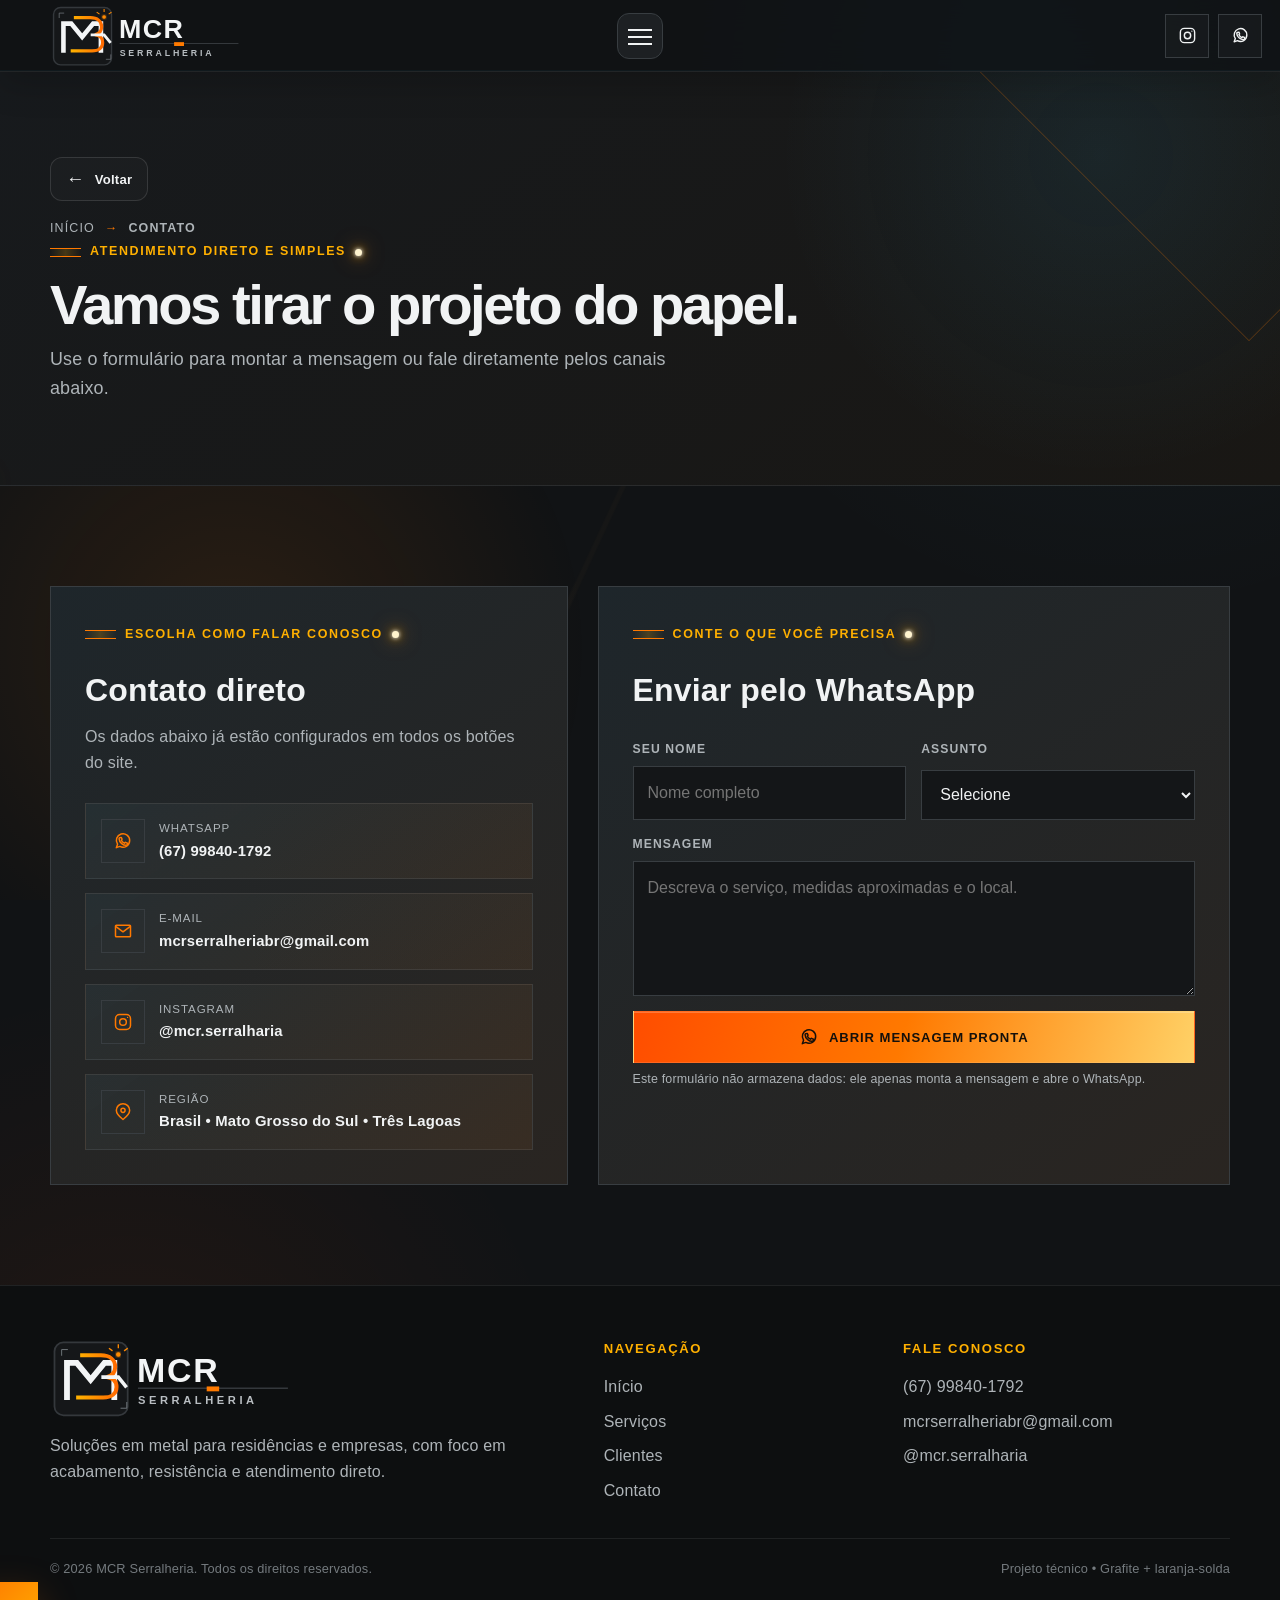
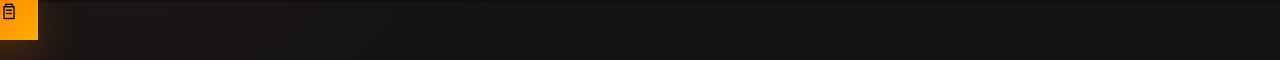
==== contato.html @ 6be5a63d "Add files via upload" ====
<!DOCTYPE html>

<html lang="pt-BR"><head><meta charset="utf-8"/><meta content="width=device-width,initial-scale=1" name="viewport"/><meta content="#111315" name="theme-color"/><meta content="Entre em contato com a MCR Serralheria por WhatsApp, Instagram ou e-mail." name="description"/><title>Contato | MCR Serralheria</title><link href="img/favicon.svg" rel="icon" type="image/svg+xml"/><link href="css/style.css" rel="stylesheet"/><noscript><style>body.page-enter .page-main,body.page-enter .site-footer,body.page-enter .guarantee-seal,body.page-enter .floating-order{opacity:1!important;transform:none!important}</style></noscript></head><body class="page-enter" data-page="contato"><a class="skip-link" href="#conteudo">Ir para o conteúdo</a><header class="site-header">
<div class="container header-inner">
<a aria-label="MCR Serralheria - página inicial" class="brand" href="index.html"><img alt="MCR Serralheria" src="img/logo-mcr.svg"/></a>
<button aria-controls="mainNav" aria-expanded="false" aria-label="Abrir menu" class="menu-toggle" type="button"><span></span></button>
<div aria-label="Redes sociais" class="header-socials">
<a aria-label="Abrir Instagram da MCR Serralheria" class="header-social instagram-link" href="https://www.instagram.com/mcr.serralharia/" rel="noopener" target="_blank">
<svg aria-hidden="true" class="icon-line" viewbox="0 0 24 24"><rect height="18" rx="5" width="18" x="3" y="3"></rect><circle cx="12" cy="12" r="4"></circle><circle cx="17.5" cy="6.5" fill="currentColor" r=".8" stroke="none"></circle></svg>
</a>
<a aria-label="Abrir WhatsApp da MCR Serralheria" class="header-social whatsapp-link" href="https://wa.me/5567998401792" rel="noopener" target="_blank">
<svg aria-hidden="true" class="icon-line" viewbox="0 0 24 24"><path d="M20 11.5a8 8 0 0 1-11.8 7L4 20l1.5-4.1A8 8 0 1 1 20 11.5Z"></path><path d="M8.7 8.2c.2-.5.5-.5.8-.5h.5l.8 2c.1.3 0 .5-.2.7l-.6.7c.8 1.6 2 2.8 3.7 3.5l.7-.8c.2-.2.5-.3.7-.2l1.9.9c.3.1.4.4.4.7 0 1.2-1.1 2-2.1 2-2.5 0-7.9-2.9-8-7.8 0-.5.2-.9.4-1.2Z"></path></svg>
</a>
</div></div>
<nav aria-label="Navegação principal" class="tech-nav" id="mainNav"><a data-page="inicio" href="index.html">Início</a><a data-page="servicos" href="servicos.html">Serviços</a><a data-page="clientes" href="clientes.html">Clientes</a><a data-page="contato" href="contato.html">Contato</a></nav>
</header><main class="page-main" id="conteudo"><section class="page-hero"><div class="container"><div class="back-row"><button class="btn btn-ghost back-link" data-back="" data-back-href="index.html" type="button"><span aria-hidden="true">←</span> Voltar</button></div><div class="breadcrumb"><a href="index.html">Início</a><span>→</span><strong>Contato</strong></div><span class="eyebrow">Atendimento direto e simples</span><h1>Vamos tirar o projeto do papel.</h1><p class="lead">Use o formulário para montar a mensagem ou fale diretamente pelos canais abaixo.</p></div></section>
<section class="section"><div class="container contact-grid"><aside class="contact-panel reveal"><span class="eyebrow">Escolha como falar conosco</span><h2 style="font-size:2rem;margin:18px 0 8px">Contato direto</h2><p style="color:var(--muted)">Os dados abaixo já estão configurados em todos os botões do site.</p><div class="contact-items">
<a class="contact-item" href="https://wa.me/5567998401792" rel="noopener" target="_blank"><span class="icon-box"><svg aria-hidden="true" class="icon-line" viewbox="0 0 24 24"><path d="M20 11.5a8 8 0 0 1-11.8 7L4 20l1.5-4.1A8 8 0 1 1 20 11.5Z"></path><path d="M8.7 8.2c.2-.5.5-.5.8-.5h.5l.8 2c.1.3 0 .5-.2.7l-.6.7c.8 1.6 2 2.8 3.7 3.5l.7-.8c.2-.2.5-.3.7-.2l1.9.9c.3.1.4.4.4.7 0 1.2-1.1 2-2.1 2-2.5 0-7.9-2.9-8-7.8 0-.5.2-.9.4-1.2Z"></path></svg></span><span><small>WhatsApp</small><strong>(67) 99840-1792</strong></span></a>
<a class="contact-item" href="mailto:mcrserralheriabr@gmail.com"><span class="icon-box"><svg aria-hidden="true" class="icon-line" viewbox="0 0 24 24"><rect height="14" rx="1" width="18" x="3" y="5"></rect><path d="m4 7 8 6 8-6"></path></svg></span><span><small>E-mail</small><strong>mcrserralheriabr@gmail.com</strong></span></a>
<a class="contact-item" href="https://www.instagram.com/mcr.serralharia/" rel="noopener" target="_blank"><span class="icon-box"><svg aria-hidden="true" class="icon-line" viewbox="0 0 24 24"><rect height="18" rx="5" width="18" x="3" y="3"></rect><circle cx="12" cy="12" r="4"></circle><circle cx="17.5" cy="6.5" fill="currentColor" r=".8" stroke="none"></circle></svg></span><span><small>Instagram</small><strong>@mcr.serralharia</strong></span></a>
<div class="contact-item"><span class="icon-box"><svg aria-hidden="true" class="icon-line" viewbox="0 0 24 24"><path d="M20 10c0 5-8 11-8 11S4 15 4 10a8 8 0 1 1 16 0Z"></path><circle cx="12" cy="10" r="2.5"></circle></svg></span><span><small>Região</small><strong>Brasil • Mato Grosso do Sul • Três Lagoas</strong></span></div>
</div></aside><section class="form-panel reveal"><span class="eyebrow">Conte o que você precisa</span><h2 style="font-size:2rem;margin:18px 0 24px">Enviar pelo WhatsApp</h2><form id="contactForm"><div class="form-grid"><div class="field"><label for="contactName">Seu nome</label><input autocomplete="name" id="contactName" maxlength="80" name="name" placeholder="Nome completo" required=""/></div><div class="field"><label for="subject">Assunto</label><select id="subject" name="subject" required=""><option value="">Selecione</option><option>Orçamento</option><option>Manutenção e reparo</option><option>Projeto personalizado</option><option>Dúvida</option></select></div><div class="field full"><label for="contactMessage">Mensagem</label><textarea id="contactMessage" maxlength="700" name="message" placeholder="Descreva o serviço, medidas aproximadas e o local." required=""></textarea></div><div class="field full"><button class="btn btn-primary btn-block" type="submit"><svg aria-hidden="true" class="icon-line" viewbox="0 0 24 24"><path d="M20 11.5a8 8 0 0 1-11.8 7L4 20l1.5-4.1A8 8 0 1 1 20 11.5Z"></path><path d="M8.7 8.2c.2-.5.5-.5.8-.5h.5l.8 2c.1.3 0 .5-.2.7l-.6.7c.8 1.6 2 2.8 3.7 3.5l.7-.8c.2-.2.5-.3.7-.2l1.9.9c.3.1.4.4.4.7 0 1.2-1.1 2-2.1 2-2.5 0-7.9-2.9-8-7.8 0-.5.2-.9.4-1.2Z"></path></svg> Abrir mensagem pronta</button><small class="form-help">Este formulário não armazena dados: ele apenas monta a mensagem e abre o WhatsApp.</small></div></div></form></section></div></section></main><footer class="site-footer"><div class="container"><div class="footer-grid">
<div><img alt="MCR Serralheria" class="footer-logo" src="img/logo-mcr.svg"/><p class="footer-text">Soluções em metal para residências e empresas, com foco em acabamento, resistência e atendimento direto.</p></div>
<div><h2 class="footer-title">Navegação</h2><div class="footer-links"><a href="index.html">Início</a><a href="servicos.html">Serviços</a><a href="clientes.html">Clientes</a><a href="contato.html">Contato</a></div></div>
<div><h2 class="footer-title">Fale conosco</h2><div class="footer-links"><a href="https://wa.me/5567998401792" rel="noopener" target="_blank">(67) 99840-1792</a><a href="mailto:mcrserralheriabr@gmail.com">mcrserralheriabr@gmail.com</a><a href="https://www.instagram.com/mcr.serralharia/" rel="noopener" target="_blank">@mcr.serralharia</a></div></div>
</div><div class="footer-bottom"><span>© <span data-year=""></span> MCR Serralheria. Todos os direitos reservados.</span><span>Projeto técnico • Grafite + laranja-solda</span></div></div></footer><button aria-label="Pedir orçamento personalizado" class="floating-order" data-order="Projeto personalizado" type="button"><svg aria-hidden="true" class="icon-line" viewbox="0 0 24 24"><path d="M8 4h8v3H8zM6 7h12v14H6zM9 11h6M9 15h6"></path></svg></button>
<div aria-hidden="true" aria-labelledby="modalTitle" aria-modal="true" class="modal" id="orderModal" role="dialog"><div class="modal-card">
<div class="modal-head"><h2 id="modalTitle">Solicitar orçamento</h2><button aria-label="Fechar" class="modal-close" data-close-modal="" type="button">×</button></div>
<div class="modal-body"><div class="modal-service">Serviço selecionado: <strong id="selectedService">Projeto personalizado</strong></div>
<form id="orderForm"><input id="serviceSelected" name="service" type="hidden" value="Projeto personalizado"/><div class="form-grid">
<div class="field full"><label for="clientName">Seu nome</label><input autocomplete="name" id="clientName" maxlength="80" name="name" placeholder="Digite seu nome" required="" type="text"/></div>
<div class="field full"><label for="orderDescription">Descrição (opcional)</label><textarea id="orderDescription" maxlength="700" name="description" placeholder="Opcional: informe medidas aproximadas, bairro, prazo ou outros detalhes."></textarea></div>
<div class="field full"><button class="btn btn-primary btn-block" type="submit"><svg aria-hidden="true" class="icon-line" viewbox="0 0 24 24"><path d="M20 11.5a8 8 0 0 1-11.8 7L4 20l1.5-4.1A8 8 0 1 1 20 11.5Z"></path><path d="M8.7 8.2c.2-.5.5-.5.8-.5h.5l.8 2c.1.3 0 .5-.2.7l-.6.7c.8 1.6 2 2.8 3.7 3.5l.7-.8c.2-.2.5-.3.7-.2l1.9.9c.3.1.4.4.4.7 0 1.2-1.1 2-2.1 2-2.5 0-7.9-2.9-8-7.8 0-.5.2-.9.4-1.2Z"></path></svg> Enviar pelo WhatsApp</button><small class="form-help">Ao continuar, o WhatsApp será aberto com a mensagem pronta para o número da empresa.</small></div>
</div></form></div></div></div><script src="js/main.js"></script></body></html>
---- css/style.css ----
/* MCR Serralheria — tema técnico, leve e responsivo */
:root{
  --bg:#111315;--bg-2:#171a1d;--panel:#1d2023;--panel-2:#23272a;
  --line:#383d41;--line-soft:rgba(255,255,255,.08);--text:#f1f3f4;--muted:#aeb4b8;
  --accent:#ff7900;--accent-2:#ffb000;--copper:#c77938;--success:#43b581;
  --shadow:0 24px 70px rgba(0,0,0,.35);--radius:18px;--header:86px;
}
*{box-sizing:border-box}html{scroll-behavior:smooth}body{margin:0;background:var(--bg);color:var(--text);font-family:Inter,ui-sans-serif,system-ui,-apple-system,"Segoe UI",Arial,sans-serif;line-height:1.6;min-height:100vh;overflow-x:hidden}
body::before{content:"";position:fixed;inset:0;z-index:-3;pointer-events:none;background:radial-gradient(circle at 78% 5%,rgba(255,121,0,.1),transparent 28%),radial-gradient(circle at 0 80%,rgba(199,121,56,.07),transparent 26%),linear-gradient(115deg,transparent 0 49.8%,rgba(255,255,255,.015) 50% 50.2%,transparent 50.4%)}
a{color:inherit;text-decoration:none}button,input,textarea,select{font:inherit}button{cursor:pointer}img,video{max-width:100%;display:block}::selection{background:var(--accent);color:#111}
.container{width:min(1180px,calc(100% - 40px));margin-inline:auto}.narrow{width:min(850px,calc(100% - 40px));margin-inline:auto}
.skip-link{position:fixed;left:16px;top:-80px;z-index:999;background:var(--accent);color:#111;padding:10px 14px;font-weight:800}.skip-link:focus{top:16px}
.site-header{height:var(--header);position:sticky;top:0;z-index:80;background:rgba(17,19,21,.88);border-bottom:1px solid var(--line-soft);backdrop-filter:blur(16px);transition:transform .42s cubic-bezier(.22,.8,.22,1),background-color .3s,box-shadow .3s;will-change:transform}.site-header.is-hidden{transform:translateY(calc(-100% - 4px));box-shadow:none}
.header-inner{height:100%;position:relative;display:flex;align-items:center;justify-content:center}.brand{position:absolute;left:0;display:inline-flex;align-items:center;width:auto;max-width:calc(50% - 44px)}.brand img{width:250px;height:auto}
.menu-toggle{position:relative;z-index:91;width:58px;height:58px;border:1px solid var(--line);background:var(--panel);display:grid;place-items:center;transition:.3s}.menu-toggle:hover{border-color:var(--accent)}.menu-toggle span,.menu-toggle::before,.menu-toggle::after{content:"";position:absolute;width:24px;height:2px;background:var(--text);transition:transform .35s,width .35s,top .35s,opacity .25s}.menu-toggle::before{top:20px}.menu-toggle span{top:27px}.menu-toggle::after{top:34px}.menu-toggle[aria-expanded="true"]::before{top:27px;transform:rotate(45deg);background:var(--accent)}.menu-toggle[aria-expanded="true"] span{width:0;opacity:0}.menu-toggle[aria-expanded="true"]::after{top:27px;transform:rotate(-45deg);background:var(--accent)}
.tech-nav{position:fixed;left:50%;top:calc(var(--header) - 1px);z-index:79;transform:translate(-50%,-20px) scaleX(.12);transform-origin:center top;opacity:0;visibility:hidden;display:flex;align-items:stretch;background:#151719;border:1px solid var(--line);box-shadow:var(--shadow);transition:transform .36s cubic-bezier(.2,.8,.2,1),opacity .22s,visibility .22s;min-width:min(760px,calc(100% - 32px))}.tech-nav.is-open{transform:translate(-50%,0) scaleX(1);opacity:1;visibility:visible}.tech-nav a{flex:1;padding:18px 20px;text-align:center;text-transform:uppercase;font-size:.82rem;font-weight:850;letter-spacing:.09em;color:var(--muted);border-right:1px solid var(--line-soft);position:relative;transition:.22s}.tech-nav a:last-child{border-right:0}.tech-nav a::after{content:"";position:absolute;bottom:-1px;left:50%;width:0;height:3px;background:linear-gradient(90deg,var(--accent),var(--accent-2));transition:.25s;transform:translateX(-50%)}.tech-nav a:hover,.tech-nav a.active{color:var(--text);background:rgba(255,255,255,.025)}.tech-nav a:hover::after,.tech-nav a.active::after{width:55%}
.page-main{min-height:calc(100vh - var(--header))}.hero{position:relative;min-height:calc(100vh - var(--header));display:grid;align-items:center;overflow:hidden}.hero::after{content:"MCR";position:absolute;right:-.03em;bottom:-.28em;font-size:clamp(15rem,34vw,35rem);font-weight:950;line-height:1;color:rgba(255,255,255,.018);letter-spacing:-.09em;pointer-events:none}.dot-grid{position:absolute;inset:0;z-index:-2;background-image:radial-gradient(rgba(255,255,255,.12) 1px,transparent 1px);background-size:28px 28px;mask-image:linear-gradient(90deg,#000,transparent 80%);opacity:.35}.hero-grid{display:grid;grid-template-columns:1.03fr .97fr;gap:70px;align-items:center;padding:72px 0}.eyebrow{display:inline-flex;align-items:center;gap:12px;text-transform:uppercase;letter-spacing:.16em;font-size:.75rem;font-weight:850;color:var(--accent-2)}.eyebrow::before{content:"";width:36px;height:8px;border:1px solid var(--accent);box-shadow:inset 0 0 0 2px var(--bg)}h1,h2,h3,p{margin-top:0}.hero h1{font-size:clamp(3rem,6.2vw,6.8rem);line-height:.95;letter-spacing:-.055em;margin:24px 0}.hero h1 .outline{color:transparent;-webkit-text-stroke:1px var(--muted)}.lead{color:var(--muted);font-size:clamp(1rem,1.4vw,1.16rem);max-width:650px}.button-row{display:flex;flex-wrap:wrap;gap:12px;margin-top:32px}.btn{border:1px solid transparent;display:inline-flex;align-items:center;justify-content:center;gap:10px;min-height:52px;padding:12px 20px;text-transform:uppercase;letter-spacing:.07em;font-size:.82rem;font-weight:900;transition:.25s}.btn-primary{background:linear-gradient(110deg,var(--accent),var(--accent-2));color:#15100b}.btn-primary:hover{transform:translateY(-3px);box-shadow:0 13px 30px rgba(255,121,0,.22)}.btn-ghost{border-color:var(--line);background:rgba(255,255,255,.02);color:var(--text)}.btn-ghost:hover{border-color:var(--accent);color:var(--accent)}.btn-block{width:100%}.icon-line{width:20px;height:20px;stroke:currentColor;fill:none;stroke-width:1.8;stroke-linecap:round;stroke-linejoin:round}
.hero-media{position:relative}.hero-media .cross{position:absolute}.cross::before,.cross::after{content:"";position:absolute;background:var(--accent)}.cross::before{width:25px;height:1px;left:-12px}.cross::after{height:25px;width:1px;top:-12px}.cross-a{left:-20px;top:14%}.cross-b{right:-7px;bottom:11%}.measurement{position:absolute;left:-44px;bottom:45px;background:rgba(17,19,21,.93);border:1px solid var(--line);padding:14px 18px;min-width:210px;box-shadow:var(--shadow)}.measurement strong{display:block;font-size:1.25rem}.measurement span{font-size:.73rem;color:var(--muted);text-transform:uppercase;letter-spacing:.12em}.measure-line{display:flex;align-items:center;gap:8px;color:var(--accent);margin-bottom:5px}.measure-line::before,.measure-line::after{content:"";height:1px;background:currentColor;flex:1}.measure-line i{width:7px;height:7px;border-top:1px solid;border-right:1px solid;transform:rotate(45deg)}
.section{position:relative;padding:100px 0}.section-alt{background:var(--bg-2);border-block:1px solid var(--line-soft)}.section-head{display:flex;justify-content:space-between;gap:30px;align-items:end;margin-bottom:46px}.section-head h2,.page-hero h1{font-size:clamp(2.2rem,4.4vw,4.7rem);line-height:1;letter-spacing:-.045em;margin:12px 0}.section-head p{max-width:560px;color:var(--muted);margin-bottom:4px}.double-divider{height:6px;border-top:1px solid var(--line);border-bottom:1px solid var(--line);margin:26px 0}
.stats-strip{display:grid;grid-template-columns:repeat(4,1fr);border:1px solid var(--line);background:var(--panel)}.stat{padding:28px;border-right:1px solid var(--line)}.stat:last-child{border-right:0}.stat strong{display:block;font-size:clamp(1.5rem,3vw,2.6rem);line-height:1;color:var(--accent-2)}.stat span{font-size:.78rem;text-transform:uppercase;letter-spacing:.1em;color:var(--muted)}
.tech-marker{width:42px;height:42px;display:grid;place-items:center;margin-bottom:24px}.marker-angle{border-left:4px solid var(--accent);border-bottom:4px solid var(--accent)}
.service-preview{display:grid;grid-template-columns:repeat(3,1fr);gap:18px}.service-mini{border:1px solid var(--line);background:var(--panel);overflow:hidden}.service-mini img{width:100%;aspect-ratio:16/10;object-fit:cover;filter:saturate(.75)}.service-mini-body{padding:22px}.service-mini h3{font-size:1.05rem;margin-bottom:8px}.service-mini p{color:var(--muted);font-size:.9rem}
.services-showcase-section .section-head h2,
.services-showcase-section .eyebrow,
.service-mini h3,
.services-grid .service-card h2,
.service-number,
.filter-btn{font-family:Bahnschrift,"Arial Narrow","Roboto Condensed","Segoe UI",sans-serif;font-stretch:condensed}
.services-showcase-section .section-head h2{letter-spacing:-.025em}
.service-mini h3{font-size:1.18rem;line-height:1.15;letter-spacing:.015em;text-transform:uppercase}
.services-grid .service-card h2{font-size:1.38rem;letter-spacing:-.015em}
.filter-btn{font-size:.76rem;letter-spacing:.095em}
.technical-list{list-style:none;padding:0;margin:0;display:grid;gap:14px}.technical-list li{display:flex;gap:14px;align-items:flex-start;color:var(--muted)}.list-marker{width:17px;height:10px;border:1px solid var(--accent);margin-top:7px;flex:none}.list-marker.angle{width:13px;height:13px;border-top:0;border-right:0;border-left-width:3px;border-bottom-width:3px}.list-marker.weld{width:8px;height:8px;background:var(--accent);border-radius:50%;box-shadow:0 0 10px var(--accent);margin:9px 4px 0}.list-marker.arrow{width:20px;height:1px;background:var(--accent);border:0;margin-top:13px;position:relative}.list-marker.arrow::before,.list-marker.arrow::after{content:"";position:absolute;width:5px;height:5px;border-top:1px solid var(--accent);border-right:1px solid var(--accent);top:-2px}.list-marker.arrow::before{left:0;transform:rotate(-135deg)}.list-marker.arrow::after{right:0;transform:rotate(45deg)}
.cta-band{border:1px solid var(--line);background:linear-gradient(120deg,#22262a,#181b1e);padding:40px;display:flex;justify-content:space-between;align-items:center;gap:30px;position:relative;overflow:hidden}.cta-band::after{content:"";position:absolute;width:180px;height:180px;border:1px solid rgba(255,121,0,.18);transform:rotate(45deg);right:-80px;top:-80px}.cta-band h2{margin-bottom:8px;font-size:clamp(1.7rem,3vw,3rem)}.cta-band p{color:var(--muted);margin:0}

.project-continuation{overflow:hidden;background:linear-gradient(145deg,#111315 0%,#171a1d 58%,#1c1916 100%)}
.agility-slide{display:grid;grid-template-columns:1.08fr .92fr;min-height:560px;border:1px solid var(--line);background:rgba(22,25,27,.78);box-shadow:var(--shadow);overflow:hidden}
.agility-copy{padding:clamp(34px,5vw,72px);display:flex;flex-direction:column;justify-content:center}
.agility-copy h2{font-size:clamp(2.25rem,4.5vw,4.9rem);line-height:.96;letter-spacing:-.05em;margin:18px 0 22px;max-width:760px}
.agility-copy>p{color:var(--muted);font-size:1.02rem;max-width:680px}
.agility-points{display:grid;grid-template-columns:repeat(3,1fr);gap:10px;margin:30px 0}
.agility-points>div{min-height:150px;padding:18px;border:1px solid var(--line-soft);background:rgba(255,255,255,.018);position:relative}
.agility-points>div::after{content:"+";position:absolute;right:10px;top:5px;color:#5c6266}
.agility-points span{display:block;color:var(--accent);font:800 .72rem/1 Bahnschrift,"Arial Narrow",sans-serif;letter-spacing:.12em}
.agility-points strong{display:block;margin:15px 0 7px;font-size:.95rem;line-height:1.2;text-transform:uppercase}
.agility-points small{display:block;color:var(--muted);font-size:.8rem;line-height:1.45}
.agility-copy .btn{align-self:flex-start}
.blueprint-panel{position:relative;min-height:100%;overflow:hidden;border-left:1px solid var(--line);background-color:#101214;background-image:linear-gradient(rgba(255,255,255,.045) 1px,transparent 1px),linear-gradient(90deg,rgba(255,255,255,.045) 1px,transparent 1px),radial-gradient(circle at 62% 44%,rgba(255,121,0,.13),transparent 34%);background-size:26px 26px,26px 26px,auto}
.blueprint-label{position:absolute;left:28px;top:26px;color:var(--accent-2);font:800 .72rem/1 Bahnschrift,"Arial Narrow",sans-serif;letter-spacing:.16em}
.blueprint-shape{position:absolute;left:18%;right:16%;top:23%;bottom:25%;border:2px solid rgba(255,176,0,.74);clip-path:polygon(0 14%,72% 14%,72% 0,100% 28%,100% 100%,18% 100%,18% 72%,0 72%)}
.blueprint-shape::before,.blueprint-shape::after{content:"";position:absolute;background:rgba(255,255,255,.35)}
.blueprint-shape::before{left:18%;top:0;bottom:0;width:1px}.blueprint-shape::after{left:0;right:0;top:72%;height:1px}
.blueprint-shape i{position:absolute;width:13px;height:13px;border:1px solid var(--accent);background:#101214;transform:translate(-50%,-50%)}
.blueprint-shape i:nth-child(1){left:18%;top:14%}.blueprint-shape i:nth-child(2){left:72%;top:14%}.blueprint-shape i:nth-child(3){left:18%;top:72%}.blueprint-shape i:nth-child(4){left:72%;top:72%}
.blueprint-shape b{position:absolute;width:46%;height:38%;left:32%;top:28%;border:1px dashed rgba(255,255,255,.45);transform:skewY(-7deg)}
.blueprint-axis{position:absolute;color:var(--muted);font-size:.66rem;text-transform:uppercase;letter-spacing:.12em}
.axis-x{left:18%;right:16%;bottom:18%;border-top:1px solid rgba(255,255,255,.28);text-align:center}.axis-x::before,.axis-x::after{content:"";position:absolute;top:-4px;width:7px;height:7px;border-top:1px solid;border-right:1px solid}.axis-x::before{left:0;transform:rotate(-135deg)}.axis-x::after{right:0;transform:rotate(45deg)}.axis-x span{position:relative;top:7px;background:#101214;padding:0 8px}
.axis-y{top:23%;bottom:25%;right:9%;border-left:1px solid rgba(255,255,255,.28)}.axis-y span{position:absolute;top:50%;left:8px;transform:translateY(-50%) rotate(90deg)}
.blueprint-footer{position:absolute;left:28px;right:28px;bottom:25px;display:flex;align-items:center;justify-content:space-between;gap:8px;color:var(--muted);font:700 .68rem/1 Bahnschrift,"Arial Narrow",sans-serif;text-transform:uppercase;letter-spacing:.08em}.blueprint-footer span{color:var(--accent)}
.blueprint-panel .cross{position:absolute;width:20px;height:20px}.blueprint-panel .cross::before,.blueprint-panel .cross::after{content:"";position:absolute;background:rgba(255,121,0,.7)}.blueprint-panel .cross::before{left:0;right:0;top:50%;height:1px}.blueprint-panel .cross::after{top:0;bottom:0;left:50%;width:1px}.cross-one{right:24px;top:24px}.cross-two{left:24px;bottom:62px}
.page-hero{position:relative;padding:85px 0 65px;background:var(--bg-2);border-bottom:1px solid var(--line-soft);overflow:hidden}.page-hero::after{content:"";position:absolute;width:420px;height:420px;right:-180px;top:-240px;border:1px solid rgba(255,121,0,.2);transform:rotate(45deg)}.breadcrumb{display:flex;align-items:center;gap:10px;font-size:.78rem;text-transform:uppercase;letter-spacing:.09em;color:var(--muted)}.breadcrumb span{color:var(--accent)}
.filter-row{display:flex;flex-wrap:wrap;gap:8px;margin-bottom:28px}.filter-btn{border:1px solid var(--line);background:var(--panel);color:var(--muted);padding:9px 14px;text-transform:uppercase;font-size:.74rem;font-weight:800;letter-spacing:.06em}.filter-btn:hover,.filter-btn.active{border-color:var(--accent);color:var(--accent)}
.services-grid{display:grid;grid-template-columns:repeat(2,1fr);gap:22px}.service-card{display:grid;grid-template-columns:44% 56%;min-height:310px;border:1px solid var(--line);background:var(--panel);overflow:hidden;position:relative;transition:.3s}.service-card:hover{border-color:#5b4939;transform:translateY(-4px)}.service-card::before{content:"+";position:absolute;z-index:2;left:12px;top:7px;color:rgba(255,255,255,.55)}.service-image{position:relative;overflow:hidden}.service-image img{width:100%;height:100%;object-fit:cover;filter:saturate(.68) contrast(1.08);transition:.5s}.service-card:hover img{transform:scale(1.05)}.service-image::after{content:"";position:absolute;inset:0;background:linear-gradient(90deg,transparent 65%,var(--panel))}.service-content{padding:27px 25px 25px 12px;display:flex;flex-direction:column}.service-number{font-size:.72rem;letter-spacing:.14em;color:var(--accent);font-weight:900}.service-card h2{font-size:1.25rem;line-height:1.2;margin:10px 0}.service-card p{color:var(--muted);font-size:.9rem;flex:1}.service-card .btn{align-self:flex-start;min-height:43px;padding:9px 15px}.custom-card{background:linear-gradient(135deg,#2b2119,#1b1d1f)}
.media-showcase{display:grid;grid-template-columns:1.25fr .75fr;gap:22px;align-items:stretch}.video-box{border:1px solid var(--line);background:#090a0b;position:relative;min-height:420px}.video-box video{width:100%;height:100%;object-fit:cover}.media-note{border:1px solid var(--line);background:var(--panel);padding:34px;display:flex;flex-direction:column;justify-content:center}.media-note code{background:#111;padding:3px 7px;color:var(--accent-2)}
.about-layout{display:grid;grid-template-columns:1fr 1fr;gap:70px;align-items:center}.about-photo{position:relative}.about-photo img{width:100%;aspect-ratio:4/4.6;object-fit:cover;filter:saturate(.65);border:1px solid var(--line)}.about-photo::after{content:"";position:absolute;inset:22px -22px -22px 22px;border-right:1px solid var(--accent);border-bottom:1px solid var(--accent);z-index:-1}.process-grid{display:grid;grid-template-columns:repeat(4,1fr);gap:14px}.process-step{border:1px solid var(--line);background:var(--panel);padding:25px;position:relative}.process-step .num{display:block;font-size:2.3rem;font-weight:950;color:rgba(255,121,0,.22);line-height:1}.process-step h3{font-size:1rem;margin:14px 0 8px}.process-step p{font-size:.88rem;color:var(--muted);margin:0}
.contact-grid{display:grid;grid-template-columns:.9fr 1.1fr;gap:30px}.contact-panel,.form-panel{border:1px solid var(--line);background:var(--panel);padding:34px}.contact-items{display:grid;gap:14px;margin-top:28px}.contact-item{display:flex;gap:14px;align-items:center;padding:15px;border:1px solid var(--line-soft);background:rgba(255,255,255,.015)}.contact-item .icon-box{width:44px;height:44px;border:1px solid var(--line);display:grid;place-items:center;color:var(--accent);flex:none}.contact-item small{display:block;color:var(--muted);font-size:.72rem;text-transform:uppercase;letter-spacing:.08em}.contact-item strong{font-size:.93rem;word-break:break-word}.form-grid{display:grid;grid-template-columns:1fr 1fr;gap:15px}.field{display:grid;gap:7px}.field.full{grid-column:1/-1}.field label{font-size:.76rem;text-transform:uppercase;letter-spacing:.09em;color:var(--muted);font-weight:800}.field input,.field textarea,.field select{width:100%;border:1px solid var(--line);background:#141618;color:var(--text);padding:13px 14px;outline:none;transition:.2s}.field input:focus,.field textarea:focus,.field select:focus{border-color:var(--accent);box-shadow:0 0 0 3px rgba(255,121,0,.08)}.field textarea{min-height:135px;resize:vertical}.form-help{font-size:.78rem;color:var(--muted)}
.site-footer{border-top:1px solid var(--line-soft);background:#0d0f10;padding:52px 0 22px}.footer-grid{display:grid;grid-template-columns:1.4fr .7fr .9fr;gap:45px}.footer-logo{width:250px;margin-bottom:15px}.footer-text{color:var(--muted);max-width:480px}.footer-title{font-size:.82rem;text-transform:uppercase;letter-spacing:.12em;color:var(--accent-2);margin-bottom:15px}.footer-links{display:grid;gap:9px;color:var(--muted)}.footer-links a:hover{color:var(--accent)}.footer-bottom{border-top:1px solid var(--line-soft);margin-top:35px;padding-top:20px;color:#747a7e;font-size:.8rem;display:flex;justify-content:space-between;gap:20px}
.floating-order{position:fixed;right:20px;bottom:20px;z-index:60;width:58px;height:58px;border:0;background:linear-gradient(135deg,var(--accent),var(--accent-2));color:#15100b;display:grid;place-items:center;box-shadow:0 15px 40px rgba(255,121,0,.25);transition:.25s}.floating-order:hover{transform:translateY(-4px) rotate(-2deg)}
.modal{position:fixed;inset:0;z-index:100;display:grid;place-items:center;padding:20px;background:rgba(0,0,0,.72);backdrop-filter:blur(7px);opacity:0;visibility:hidden;transition:.22s}.modal.is-open{opacity:1;visibility:visible}.modal-card{width:min(570px,100%);border:1px solid var(--line);background:#181b1e;box-shadow:var(--shadow);transform:translateY(18px) scale(.98);transition:.28s}.modal.is-open .modal-card{transform:none}.modal-head{display:flex;justify-content:space-between;gap:20px;align-items:center;padding:22px 24px;border-bottom:1px solid var(--line)}.modal-head h2{font-size:1.2rem;margin:0}.modal-close{width:40px;height:40px;border:1px solid var(--line);background:transparent;color:var(--text);font-size:1.4rem}.modal-body{padding:24px}.modal-service{border-left:3px solid var(--accent);padding:10px 12px;background:rgba(255,121,0,.06);margin-bottom:20px;color:var(--muted)}.modal-service strong{color:var(--text)}

.reveal{opacity:1;transform:none}.reveal.reveal-ready{opacity:0;transform:translateY(24px);transition:opacity .7s,transform .7s}.reveal.reveal-ready.visible{opacity:1;transform:none}
@media (max-width:980px){:root{--header:76px}.brand img{width:205px}.tech-nav{min-width:min(620px,calc(100% - 24px))}.hero-grid,.about-layout,.contact-grid{grid-template-columns:1fr}.hero-grid{gap:42px;padding:55px 0}.hero-media{max-width:650px}.measurement{left:16px}.service-preview{grid-template-columns:repeat(2,1fr)}.stats-strip{grid-template-columns:repeat(2,1fr)}.stat:nth-child(2){border-right:0}.stat:nth-child(-n+2){border-bottom:1px solid var(--line)}.services-grid{grid-template-columns:1fr}.media-showcase{grid-template-columns:1fr}.process-grid{grid-template-columns:repeat(2,1fr)}.footer-grid{grid-template-columns:1fr 1fr}.footer-grid>div:first-child{grid-column:1/-1}}
@media (max-width:700px){.container,.narrow{width:min(100% - 26px,1180px)}.site-header{height:72px}.header-inner{display:flex}.brand img{width:142px}.menu-toggle{width:48px;height:48px}.menu-toggle::before{top:16px}.menu-toggle span{top:23px}.menu-toggle::after{top:30px}.menu-toggle[aria-expanded="true"]::before,.menu-toggle[aria-expanded="true"]::after{top:23px}.tech-nav{top:71px;display:grid;grid-template-columns:repeat(2,1fr);min-width:calc(100% - 26px);transform:translate(-50%,-10px) scaleX(.18);transform-origin:center top}.tech-nav.is-open{transform:translate(-50%,0) scaleX(1)}.tech-nav a{padding:14px 10px;border-right:1px solid var(--line-soft);border-bottom:1px solid var(--line-soft)}.tech-nav a:nth-child(2n){border-right:0}.tech-nav a:nth-last-child(-n+2){border-bottom:0}.hero{min-height:auto}.hero-grid{padding:56px 0 72px}.hero h1{font-size:clamp(2.75rem,15vw,4.5rem)}.hero-media{margin-top:10px}.measurement{left:10px;bottom:14px;min-width:170px;padding:10px 13px}.section{padding:72px 0}.section-head{display:block}.service-preview{display:grid;grid-auto-flow:column;grid-auto-columns:minmax(82%,1fr);grid-template-columns:none;overflow-x:auto;overscroll-behavior-inline:contain;scroll-snap-type:inline mandatory;padding-bottom:12px}.service-mini{scroll-snap-align:start}.stats-strip{grid-template-columns:repeat(2,1fr)}.stat,.stat:nth-child(2){border-right:1px solid var(--line);border-bottom:1px solid var(--line)}.stat:nth-child(2n){border-right:0}.stat:nth-last-child(-n+2){border-bottom:0}.cta-band{display:block;padding:28px}.cta-band .btn{margin-top:20px}.agility-slide{grid-template-columns:1fr}.agility-copy{padding:34px 24px}.agility-points{grid-template-columns:1fr}.agility-points>div{min-height:0}.blueprint-panel{min-height:410px;border-left:0;border-top:1px solid var(--line)}.service-card{grid-template-columns:1fr}.service-image{height:230px}.service-image::after{background:linear-gradient(180deg,transparent 70%,var(--panel))}.service-content{padding:22px}.process-grid{grid-template-columns:1fr}.about-photo::after{inset:12px -8px -12px 12px}.form-grid{grid-template-columns:1fr}.field.full{grid-column:auto}.contact-panel,.form-panel{padding:24px}.footer-grid{grid-template-columns:1fr}.footer-grid>div:first-child{grid-column:auto}.footer-bottom{display:block}.floating-order{width:52px;height:52px;right:14px;bottom:14px}}

@media (min-width:701px) and (max-width:980px){.agility-slide{grid-template-columns:1fr}.blueprint-panel{min-height:500px;border-left:0;border-top:1px solid var(--line)}}
@media (max-width:380px){.brand img{width:120px}.menu-toggle{width:46px;height:46px}.tech-nav a{font-size:.74rem;letter-spacing:.065em}}
@media (prefers-reduced-motion:reduce){*,*::before,*::after{scroll-behavior:auto!important;transition:none!important;animation:none!important}.reveal,.reveal.reveal-ready{opacity:1;transform:none}}


/* === MCR ANIMATIONS V4 === */
body{font-family:"Bahnschrift SemiCondensed","Bahnschrift","Arial Narrow",Arial,sans-serif;letter-spacing:.01em}
button,input,textarea,select{font-family:inherit}

/* Ícones sociais do cabeçalho */
.header-socials{position:absolute;right:0;display:flex;align-items:center;gap:9px;z-index:92}
.header-social{width:44px;height:44px;display:grid;place-items:center;border:1px solid var(--line);background:rgba(255,255,255,.025);color:var(--text);transition:transform .25s,border-color .25s,color .25s,box-shadow .25s}
.header-social .icon-line{width:19px;height:19px}
.header-social:hover{transform:translateY(-3px);border-color:var(--accent);color:var(--accent-2);box-shadow:0 0 18px rgba(255,121,0,.2)}

/* Tag técnica mais moderna: traços duplos + ponto de solda */
.eyebrow{gap:9px;font-size:.78rem;letter-spacing:.13em}
.eyebrow::before{content:"";width:31px;height:7px;border:0;border-top:1px solid var(--accent);border-bottom:1px solid var(--accent);box-shadow:none;background:linear-gradient(90deg,transparent,rgba(255,176,0,.2),transparent)}
.eyebrow::after{content:"";width:7px;height:7px;flex:0 0 7px;border-radius:50%;background:#fff4cf;box-shadow:0 0 4px #fff,0 0 11px var(--accent-2),0 0 22px var(--accent)}

/* Botões com metal aquecido e faíscas */
.btn,.floating-order{position:relative;isolation:isolate}
.btn{border-color:rgba(255,255,255,.12)}
.btn::before,.floating-order::before{content:"";position:absolute;inset:-2px;z-index:-1;border:1px solid transparent;opacity:0;pointer-events:none;transition:opacity .25s,box-shadow .25s;border-radius:inherit}
.btn:hover::before,.floating-order:hover::before{opacity:1;border-color:#ffd27a;box-shadow:0 0 5px #fff2c0,0 0 14px #ff9d24,0 0 30px rgba(255,80,0,.62),inset 0 0 10px rgba(255,153,0,.2)}
.btn:hover{border-color:#ffd27a}
.heat-spark{position:absolute;z-index:6;width:3px;height:3px;border-radius:50%;pointer-events:none;background:#fff8d6;box-shadow:0 0 4px #fff,0 0 9px #ffae00,0 0 14px #ff5a00;animation:buttonSpark .72s cubic-bezier(.2,.7,.2,1) forwards}
@keyframes buttonSpark{0%{opacity:1;transform:translate(0,0) scale(1)}65%{opacity:.9;transform:translate(var(--spark-x),var(--spark-y)) scale(.72)}100%{opacity:0;transform:translate(var(--spark-x),calc(var(--spark-y) + 12px)) scale(0)}}

/* A animação técnica antiga da página inicial foi removida. */

/* Revelação Blueprint/CAD das fotos ao rolar */
.service-mini-media{position:relative;overflow:hidden;aspect-ratio:16/10}
.service-mini-media>img{width:100%;height:100%;object-fit:cover}
.blueprint-ready{position:relative;overflow:hidden;background:#101b20}
.blueprint-ready>img{opacity:.08!important;filter:grayscale(1) contrast(1.4) brightness(.65)!important;clip-path:inset(0 100% 0 0);transition:clip-path 1.05s cubic-bezier(.2,.8,.2,1) 1.1s,opacity .75s ease 1.1s,filter .75s ease 1.1s,transform .6s!important}
.blueprint-overlay{position:absolute;inset:0;width:100%;height:100%;z-index:6;pointer-events:none;background:linear-gradient(rgba(18,52,63,.82),rgba(7,18,23,.9));transition:opacity .45s 1.85s,visibility .45s 1.85s}
.blueprint-overlay .bp-line{fill:none;stroke:#55d8ff;stroke-width:.7;vector-effect:non-scaling-stroke;stroke-dasharray:280;stroke-dashoffset:280;filter:drop-shadow(0 0 2px #27b9f0)}
.blueprint-overlay .bp-thin{stroke:#ffb000;stroke-width:.35;stroke-dasharray:180;stroke-dashoffset:180}
.blueprint-scan{position:absolute;z-index:7;left:0;top:0;width:2px;height:100%;opacity:0;background:#fff;box-shadow:0 0 6px #fff,0 0 14px #26cbff,0 0 25px #26cbff;pointer-events:none}
.blueprint-ready.blueprint-visible>img{opacity:1!important;filter:saturate(.75) contrast(1.06)!important;clip-path:inset(0)}
.blueprint-visible .blueprint-overlay .bp-line{animation:blueprintDraw 1.45s ease forwards}
.blueprint-visible .blueprint-overlay .bp-thin{animation:blueprintDraw 1.18s ease .18s forwards}
.blueprint-visible .blueprint-overlay{opacity:0;visibility:hidden}
.blueprint-visible .blueprint-scan{animation:blueprintScan 1.25s ease .72s forwards}
@keyframes blueprintDraw{to{stroke-dashoffset:0}}
@keyframes blueprintScan{0%{opacity:0;left:0}10%{opacity:1}85%{opacity:1}100%{opacity:0;left:100%}}

/* Selo pequeno e rotativo */
.guarantee-seal{position:fixed;left:16px;bottom:16px;z-index:58;width:86px;height:86px;display:block;color:var(--accent-2);filter:drop-shadow(0 10px 25px rgba(0,0,0,.48));transition:transform .25s,filter .25s}
.guarantee-seal:hover{transform:scale(1.06);filter:drop-shadow(0 0 18px rgba(255,121,0,.45))}
.guarantee-seal svg{width:100%;height:100%;overflow:visible;animation:sealRotate 22s linear infinite}
.seal-ring{fill:rgba(13,15,16,.92);stroke:#ff8c19;stroke-width:2}.seal-core{fill:#171a1d;stroke:#5d6468;stroke-width:1.5}.seal-text{fill:#ffe1a2;font-size:8.1px;font-weight:800;letter-spacing:1.1px}.seal-mark{fill:none;stroke:#ff9b24;stroke-width:6;stroke-linecap:round;stroke-linejoin:round;transform-origin:60px 60px;animation:sealCounterRotate 22s linear infinite}
@keyframes sealRotate{to{transform:rotate(360deg)}}@keyframes sealCounterRotate{to{transform:rotate(-360deg)}}

/* Seção Garantia de Qualidade */
.guarantee-section{background:radial-gradient(circle at 84% 18%,rgba(255,121,0,.13),transparent 28%),var(--bg)}
.guarantee-panel{border:1px solid var(--line);background:linear-gradient(135deg,#1d2023,#111315);padding:clamp(28px,5vw,58px);display:grid;grid-template-columns:.9fr 1.1fr;gap:50px;align-items:center}
.guarantee-panel h2{font-size:clamp(2.2rem,4.5vw,4.6rem);line-height:1;margin:18px 0}.guarantee-panel p{color:var(--muted)}
.guarantee-items{display:grid;gap:12px}.guarantee-items article{display:grid;grid-template-columns:48px 1fr;column-gap:14px;padding:17px;border:1px solid var(--line);background:rgba(255,255,255,.018)}.guarantee-items article>span{grid-row:1/3;color:var(--accent);font-size:1.5rem;font-weight:900}.guarantee-items strong{text-transform:uppercase;letter-spacing:.05em}.guarantee-items small{color:var(--muted);font-size:.86rem}

@media (max-width:980px){
  .header-social{width:40px;height:40px}.industrial-showcase{aspect-ratio:16/11;max-width:720px}.guarantee-panel{grid-template-columns:1fr}.guarantee-seal{width:78px;height:78px}
}
@media (max-width:700px){
  .header-socials{gap:5px}.header-social{width:36px;height:36px}.header-social .icon-line{width:17px;height:17px}.brand{max-width:calc(50% - 38px)}.brand img{width:132px}
  .industrial-showcase{aspect-ratio:4/4.35}.showcase-topline{left:15px;right:15px;top:14px;font-size:.56rem}.scene-kicker,.scene-title{left:17px}.scene-kicker{bottom:55px}.scene-title{right:16px;bottom:23px;font-size:1.15rem}.scene-progress{display:none}
  .grinder-tool{left:33%;top:31%;transform:scale(.82) rotate(-25deg)}.cut-contact{left:35%}.welder-shoulders{left:14%;transform:scale(.78);transform-origin:bottom left}.welder-head{left:27%;top:31%;transform:scale(.82)}.weld-mask{left:21%;transform:scale(.82);transform-origin:50% 10%}.electrode{left:64%}.gate-frame{left:8%;right:8%;top:30%}
  .guarantee-seal{width:68px;height:68px;left:10px;bottom:10px}.seal-text{font-size:8.3px}.floating-order{right:12px;bottom:12px}
  .guarantee-panel{padding:28px 20px;gap:28px}.guarantee-items article{grid-template-columns:40px 1fr;padding:14px}
}
@media (max-width:430px){.brand img{width:112px}.menu-toggle{width:44px;height:44px}.header-social{width:32px;height:32px}.header-socials{right:0}.header-social .icon-line{width:15px;height:15px}.guarantee-seal{width:62px;height:62px}}
@media (prefers-reduced-motion:reduce){.grinder-scene{opacity:1!important}.welding-scene,.gate-scene{display:none!important}.industrial-showcase *,.guarantee-seal svg,.seal-mark{animation:none!important}.blueprint-ready>img{opacity:1!important;clip-path:none!important;filter:saturate(.75)!important}.blueprint-overlay,.blueprint-scan{display:none!important}}

/* Ajuste final: títulos das cenas acima da área do selo de medida */
.scene-kicker{top:72px;bottom:auto}
.scene-title{top:93px;bottom:auto;max-width:72%}
@media (max-width:700px){
  .scene-kicker{top:44px;bottom:auto}
  .scene-title{top:62px;bottom:auto;max-width:88%;font-size:1.08rem}
}

/* === AJUSTES SOLICITADOS — AGOSTO 2026 === */
/* Logo da página inicial reduzida exatamente em 3 px em cada faixa responsiva. */
body[data-page="inicio"] .brand img{width:247px}

/* Ícones sociais realmente encostados à lateral direita do cabeçalho. */
@media (min-width:1221px){.header-socials{right:calc((100vw - 1180px)/-2 + 18px)}}

/* Tagline com brilho de solda minimalista. */
.hero-tagline{position:relative;text-shadow:0 0 7px rgba(255,176,0,.28),0 0 16px rgba(255,121,0,.12)}
.hero-tagline::before{box-shadow:0 0 7px rgba(255,121,0,.32)}
.hero-tagline::after{animation:taglineSpark 2.8s ease-in-out infinite;will-change:opacity,transform,box-shadow}
@keyframes taglineSpark{
  0%,76%,100%{opacity:.72;transform:scale(.75);box-shadow:0 0 3px #fff,0 0 8px var(--accent-2),0 0 14px var(--accent)}
  80%{opacity:1;transform:scale(1.35);box-shadow:-8px -3px 0 -3px #fff,7px 3px 0 -3px var(--accent-2),0 0 7px #fff,0 0 17px var(--accent-2),0 0 28px var(--accent)}
  84%{opacity:.88;transform:scale(.92)}
}

/* Texto explicativo com a mesma família visual de “Feito sob medida”. */
body[data-page="inicio"] .hero .lead{font-family:"Bahnschrift SemiCondensed","Bahnschrift","Arial Narrow",Arial,sans-serif;font-weight:700;letter-spacing:.018em;line-height:1.62}

/* Painel técnico deslocado seis pixels para a direita sem interferir no reveal. */
body[data-page="inicio"] .hero-media.reveal-ready{transform:translate(6px,24px)}
body[data-page="inicio"] .hero-media.reveal-ready.visible{transform:translateX(6px)}

/* Cartões dos serviços mais procurados com acabamento arredondado. */
.services-showcase-section .service-mini{border-radius:20px;box-shadow:0 18px 42px rgba(0,0,0,.2);transition:transform .3s,border-color .3s,box-shadow .3s}
.services-showcase-section .service-mini:hover{transform:translateY(-6px);border-color:rgba(255,121,0,.55);box-shadow:0 24px 55px rgba(0,0,0,.32),0 0 0 1px rgba(255,121,0,.08)}
.services-showcase-section .service-mini-media{border-radius:19px 19px 0 0}
.services-showcase-section .service-mini-body{padding:24px}
.services-showcase-section .section-head h2{max-width:820px;font-size:clamp(2rem,4vw,4.25rem);text-wrap:balance}

/* Rodapé da página inicial simplificado com três atalhos visuais. */
body[data-page="inicio"] .footer-grid{grid-template-columns:minmax(0,1.15fr) minmax(320px,.85fr);align-items:center;gap:60px}
.footer-social-panel{justify-self:end;max-width:520px;padding:26px 28px;border:1px solid var(--line);border-radius:18px;background:linear-gradient(135deg,rgba(255,255,255,.035),rgba(255,121,0,.035))}
.footer-social-label{display:block;color:var(--accent-2);font-size:.72rem;font-weight:900;letter-spacing:.13em;text-transform:uppercase;margin-bottom:8px}
.footer-social-panel h2{margin:0 0 8px;font-size:clamp(1.35rem,2.2vw,2rem);line-height:1.05}
.footer-social-panel p{margin:0;color:var(--muted);font-size:.9rem}
.footer-social-icons{display:flex;gap:10px;margin-top:20px}
.footer-social-icon{width:50px;height:50px;display:grid;place-items:center;border:1px solid var(--line);border-radius:14px;background:#151719;color:var(--text);transition:transform .25s,border-color .25s,color .25s,box-shadow .25s}
.footer-social-icon:hover{transform:translateY(-4px);border-color:var(--accent);color:var(--accent-2);box-shadow:0 0 20px rgba(255,121,0,.18)}
.footer-social-icon .icon-line{width:21px;height:21px}

/* Conteúdo definitivo ao lado do vídeo de serviços. */
.media-note{border-radius:18px;background:linear-gradient(145deg,var(--panel),#171a1d)}
.media-note-kicker{color:var(--accent-2);font-size:.72rem;font-weight:900;letter-spacing:.13em;text-transform:uppercase;margin-bottom:8px}
.media-note>h2{font-size:clamp(1.6rem,3vw,2.65rem);line-height:1.05;margin:0 0 14px}
.media-note>p{color:var(--muted);margin-bottom:20px}
.media-benefits li>span:last-child{display:grid;gap:2px}
.media-benefits strong{color:var(--text);font-size:.92rem}
.media-benefits small{color:var(--muted);font-size:.8rem;line-height:1.45}
.video-box{border-radius:18px;overflow:hidden}

@media (max-width:980px){
  body[data-page="inicio"] .brand img{width:202px}
  body[data-page="inicio"] .footer-grid{grid-template-columns:1fr;gap:28px}
  .footer-social-panel{justify-self:stretch;max-width:none}
}
@media (max-width:700px){
  body[data-page="inicio"] .brand img{width:139px}
  .header-socials{right:0}
  body[data-page="inicio"] .hero-media.reveal-ready{transform:translate(6px,24px)}
  body[data-page="inicio"] .hero-media.reveal-ready.visible{transform:translateX(6px)}
  .footer-social-panel{padding:22px 20px}
}
@media (max-width:430px){body[data-page="inicio"] .brand img{width:109px}}
@media (prefers-reduced-motion:reduce){.hero-tagline::after{animation:none!important}}



/* === CORREÇÃO DO VÍDEO HORIZONTAL ===
   Mantém o vídeo em 16:9 e impede que o painel de texto estique/corte a imagem. */
.media-showcase{align-items:start}
.video-box{
  min-height:0;
  aspect-ratio:16 / 9;
  align-self:start;
  background:#050607;
}
.video-box video{
  width:100%;
  height:100%;
  object-fit:contain;
  object-position:center center;
  background:#050607;
}
@media (max-width:980px){
  .media-showcase{align-items:start}
  .video-box{width:100%;aspect-ratio:16 / 9}
}

/* === ATUALIZAÇÃO MCR — CABEÇALHO, MENU, CATEGORIAS E MICROANIMAÇÕES === */
:root{--header:72px}
.site-header{height:var(--header);overflow:visible}
.header-inner{overflow:visible}
.brand,.header-socials{transition:opacity .28s ease,transform .38s cubic-bezier(.2,.8,.2,1)}
.brand img,
body[data-page="inicio"] .brand img{width:198px}
.menu-toggle{width:46px;height:46px;border-radius:12px;overflow:visible;transition:transform .46s cubic-bezier(.2,.9,.2,1),border-color .25s,box-shadow .25s,background-color .25s}
.menu-toggle::before{top:15px}.menu-toggle span{top:22px}.menu-toggle::after{top:29px}
.menu-toggle[aria-expanded="true"]::before,.menu-toggle[aria-expanded="true"]::after{top:22px}
.menu-toggle:hover,.menu-toggle[aria-expanded="true"]{box-shadow:0 0 0 1px rgba(255,121,0,.18),0 0 24px rgba(255,121,0,.16)}

/* No desktop o botão desliza para a direita e os links se abrem à esquerda, dentro do cabeçalho. */
@media (min-width:901px){
  .tech-nav{position:absolute;top:50%;left:50%;z-index:89;width:min(600px,calc(100% - 430px));min-width:0;height:44px;display:flex;align-items:stretch;transform:translate(-50%,-50%);transform-origin:right center;background:transparent;border:0;box-shadow:none;opacity:1;visibility:hidden;pointer-events:none;transition:visibility .1s}
  .tech-nav.is-open{transform:translate(-50%,-50%);visibility:visible;pointer-events:auto}
  .tech-nav a{display:flex;align-items:center;justify-content:center;padding:8px 13px;border:1px solid var(--line);border-right:0;background:rgba(21,23,25,.96);opacity:0;transform:translateX(220px) scale(.78);filter:blur(3px);transition:transform .52s cubic-bezier(.16,.9,.2,1),opacity .25s,filter .35s,color .22s,background-color .22s}
  .tech-nav a:first-child{border-radius:12px 0 0 12px}
  .tech-nav a:last-child{border-right:1px solid var(--line);border-radius:0 12px 12px 0}
  .tech-nav.is-open a{opacity:1;transform:translateX(0) scale(1);filter:none}
  .tech-nav.is-open a:nth-child(1){transition-delay:.04s}
  .tech-nav.is-open a:nth-child(2){transition-delay:.09s}
  .tech-nav.is-open a:nth-child(3){transition-delay:.14s}
  .tech-nav.is-open a:nth-child(4){transition-delay:.19s}
  .site-header.menu-open .menu-toggle{transform:translateX(min(31vw,360px))}
}

/* Em telas menores, o menu continua no cabeçalho e libera espaço escondendo logo e redes durante a abertura. */
@media (max-width:900px){
  :root{--header:66px}
  .site-header{height:var(--header)}
  .brand img,body[data-page="inicio"] .brand img{width:154px}
  .menu-toggle{width:42px;height:42px}
  .menu-toggle::before{top:13px}.menu-toggle span{top:20px}.menu-toggle::after{top:27px}
  .menu-toggle[aria-expanded="true"]::before,.menu-toggle[aria-expanded="true"]::after{top:20px}
  .header-social{width:34px;height:34px}
  .tech-nav{position:absolute;left:13px;right:62px;top:50%;z-index:89;width:auto;min-width:0;height:40px;display:grid;grid-template-columns:repeat(4,1fr);transform:translateY(-50%);transform-origin:right center;background:transparent;border:0;box-shadow:none;opacity:1;visibility:hidden;pointer-events:none}
  .tech-nav.is-open{transform:translateY(-50%);visibility:visible;pointer-events:auto}
  .tech-nav a{display:flex;align-items:center;justify-content:center;min-width:0;padding:6px 5px;border:1px solid var(--line);border-right:0;border-bottom:1px solid var(--line);background:rgba(21,23,25,.97);font-size:.64rem;letter-spacing:.045em;opacity:0;transform:translateX(110px) scale(.75);filter:blur(2px);transition:transform .44s cubic-bezier(.16,.9,.2,1),opacity .22s,filter .3s,color .22s}
  .tech-nav a:first-child{border-radius:10px 0 0 10px}
  .tech-nav a:last-child{border-right:1px solid var(--line);border-radius:0 10px 10px 0}
  .tech-nav.is-open a{opacity:1;transform:none;filter:none}
  .tech-nav.is-open a:nth-child(1){transition-delay:.02s}.tech-nav.is-open a:nth-child(2){transition-delay:.06s}.tech-nav.is-open a:nth-child(3){transition-delay:.1s}.tech-nav.is-open a:nth-child(4){transition-delay:.14s}
  .site-header.menu-open .menu-toggle{transform:translateX(calc(50vw - 48px))}
  .site-header.menu-open .brand{opacity:0;transform:translateX(-18px);pointer-events:none}
  .site-header.menu-open .header-socials{opacity:0;transform:translateX(18px);pointer-events:none}
}
@media (max-width:520px){
  .brand img,body[data-page="inicio"] .brand img{width:122px}
  .header-socials{gap:4px}.header-social{width:30px;height:30px}.header-social .icon-line{width:15px;height:15px}
  .tech-nav{right:58px}.tech-nav a{font-size:.56rem;letter-spacing:.018em;padding:5px 2px}
  .site-header.menu-open .menu-toggle{transform:translateX(calc(50vw - 45px))}
}
@media (max-width:380px){
  .brand img,body[data-page="inicio"] .brand img{width:105px}
  .tech-nav a{font-size:.51rem}
}

/* Título principal: “estrutura” recebe fonte industrial própria e laranja-solda. */
.hero h1 .structure-accent{font-family:Impact,Haettenschweiler,"Arial Narrow Bold",sans-serif;font-weight:400;letter-spacing:-.025em;color:var(--accent);-webkit-text-stroke:0;text-shadow:0 0 18px rgba(255,121,0,.2)}
.hero-empty{min-height:clamp(380px,46vw,640px)}
@media (max-width:980px){.hero-empty{display:none}}

/* Blocos de credibilidade atualizados. */
.stats-strip .stat{display:flex;min-width:0;flex-direction:column;justify-content:center;gap:8px}
.stats-strip .stat strong{font-size:clamp(1.2rem,2.15vw,2.15rem);line-height:1.02;text-wrap:balance;overflow-wrap:anywhere}
.stats-strip .stat span{line-height:1.4}

/* Categorias visíveis nos cartões de serviços. */
.service-category{display:inline-flex;align-self:flex-start;margin-top:8px;padding:4px 8px;border:1px solid rgba(255,121,0,.35);border-radius:999px;background:rgba(255,121,0,.07);color:var(--accent-2);font-size:.65rem;font-weight:850;letter-spacing:.075em;text-transform:uppercase}
.filter-row{gap:10px}
.filter-btn{position:relative;overflow:visible;border-radius:999px;transition:transform .24s,border-color .24s,color .24s,background-color .24s,box-shadow .24s}
.filter-btn:hover{transform:translateY(-2px)}
.filter-btn.active{background:rgba(255,121,0,.08);box-shadow:0 0 18px rgba(255,121,0,.12)}

/* Faixa de solda percorre cartões e painéis no hover. */
.service-card::after,.process-step::after,.contact-item::after{content:"";position:absolute;z-index:8;left:-42%;top:0;width:42%;height:2px;opacity:0;background:linear-gradient(90deg,transparent,#fff7d0 35%,var(--accent-2) 60%,transparent);box-shadow:0 0 5px #fff,0 0 13px var(--accent),0 0 22px rgba(255,80,0,.6);pointer-events:none}
.service-card:hover::after,.process-step:hover::after,.contact-item:hover::after{animation:weldSweep .78s ease-out}
.process-step,.contact-item{position:relative;overflow:hidden;transition:transform .28s,border-color .28s,box-shadow .28s}
.process-step:hover,.contact-item:hover{transform:translateY(-4px);border-color:rgba(255,121,0,.42);box-shadow:0 16px 36px rgba(0,0,0,.2)}
@keyframes weldSweep{0%{left:-42%;opacity:0}12%{opacity:1}85%{opacity:1}100%{left:108%;opacity:0}}

/* Entrada das páginas com um breve brilho de solda, sem deixar o site pesado. */
.reveal.reveal-ready{transition-delay:var(--reveal-delay,0ms)}
.reveal.reveal-ready.visible{animation:revealWeldFlash .62s ease both;animation-delay:var(--reveal-delay,0ms)}
@keyframes revealWeldFlash{0%{filter:brightness(.72)}42%{filter:brightness(1.14) drop-shadow(0 0 7px rgba(255,121,0,.16))}100%{filter:none}}
.page-hero::before{content:"";position:absolute;left:-25%;bottom:0;width:24%;height:2px;background:linear-gradient(90deg,transparent,#fff7d0,var(--accent),transparent);box-shadow:0 0 8px rgba(255,121,0,.8);animation:pageWeldLine 4.8s ease-in-out infinite;pointer-events:none}
@keyframes pageWeldLine{0%,58%{left:-25%;opacity:0}62%{opacity:1}82%{opacity:1}100%{left:110%;opacity:0}}

/* Elementos que recebem faíscas via JavaScript. */
.filter-btn,.menu-toggle,.header-social,.tech-nav a{isolation:isolate}
.btn:active,.filter-btn:active,.menu-toggle:active{transform:translateY(1px) scale(.98)}

@media (max-width:700px){
  .stats-strip .stat{padding:22px 16px}
  .stats-strip .stat strong{font-size:clamp(1.05rem,5.4vw,1.55rem)}
  .filter-row{flex-wrap:nowrap;overflow-x:auto;padding:2px 2px 10px;scrollbar-width:thin}
  .filter-btn{flex:0 0 auto}
}
@media (prefers-reduced-motion:reduce){
  .page-hero::before{display:none!important}
  .service-card::after,.process-step::after,.contact-item::after{display:none!important}
  .reveal.reveal-ready.visible{animation:none!important}
}
.header-social{position:relative;overflow:visible}
@media (max-width:900px){
  .tech-nav{right:74px}
  .tech-nav a:nth-last-child(-n+2){border-bottom:1px solid var(--line)}
}
@media (max-width:520px){.tech-nav{right:70px}}

/* =========================================================
   MCR — ATUALIZAÇÃO CLIENTES E ANIMAÇÕES V5
   ========================================================= */
:root{
  --arc:#39c8ff;
  --arc-soft:rgba(57,200,255,.16);
  --hot:#ffd166;
  --ember:#ff4d00;
  --panel-glow:linear-gradient(145deg,rgba(57,200,255,.035),rgba(255,121,0,.055));
}
body{
  background:
    radial-gradient(circle at 88% 9%,rgba(57,200,255,.055),transparent 25%),
    radial-gradient(circle at 10% 86%,rgba(255,77,0,.07),transparent 24%),
    var(--bg);
}
body::before{
  background:
    radial-gradient(circle at 78% 5%,rgba(57,200,255,.11),transparent 25%),
    radial-gradient(circle at 18% 72%,rgba(255,121,0,.11),transparent 29%),
    linear-gradient(115deg,transparent 0 49.75%,rgba(255,177,82,.025) 49.9% 50.1%,transparent 50.25%);
}
.site-header{box-shadow:0 12px 35px rgba(0,0,0,.18),inset 0 -1px 0 rgba(57,200,255,.04)}
.section-alt{background:linear-gradient(145deg,#171a1d,#181b1d 52%,#1a1714)}
.page-hero{background:radial-gradient(circle at 86% 20%,rgba(57,200,255,.08),transparent 28%),linear-gradient(145deg,#171a1d,#191714)}
.service-card,.service-mini,.process-step,.contact-item,.contact-panel,.form-panel,.client-result-shell,.admin-form-panel,.admin-list-panel{background-image:var(--panel-glow)}

/* Movimentos mais perceptíveis, rápidos o bastante para não pesar. */
.reveal.reveal-ready{
  opacity:0;
  transform:translateY(38px) scale(.985);
  filter:brightness(.68) saturate(.8);
  transition:opacity .52s ease,transform .58s cubic-bezier(.18,.82,.22,1),filter .52s ease;
}
.reveal.reveal-ready.visible{
  opacity:1;
  transform:none;
  filter:none;
  animation:revealWeldFlash .54s ease both;
  animation-delay:var(--reveal-delay,0ms);
}
@keyframes revealWeldFlash{
  0%{filter:brightness(.66) saturate(.72)}
  45%{filter:brightness(1.28) saturate(1.08) drop-shadow(0 0 13px rgba(255,121,0,.25))}
  100%{filter:none}
}
.blueprint-ready>img{
  transition:clip-path .72s cubic-bezier(.2,.8,.2,1) .55s,opacity .52s ease .55s,filter .52s ease .55s,transform .5s!important;
}
.blueprint-overlay{transition:opacity .35s .98s,visibility .35s .98s}
.blueprint-visible .blueprint-overlay .bp-line{animation:blueprintDraw .82s ease forwards}
.blueprint-visible .blueprint-overlay .bp-thin{animation:blueprintDraw .7s ease .08s forwards}
.blueprint-visible .blueprint-scan{animation:blueprintScan .72s ease .38s forwards}
.heat-spark{width:4px;height:4px;animation-duration:.58s}
.page-hero::before{height:3px;animation:pageWeldLine 3.1s ease-in-out infinite;background:linear-gradient(90deg,transparent,var(--arc),#fff7d0,var(--accent-2),var(--ember),transparent);box-shadow:0 0 7px #fff,0 0 16px var(--arc),0 0 26px rgba(255,121,0,.72)}
.btn,.filter-btn,.service-card{transition-duration:.22s}
.btn:hover{transform:translateY(-3px) scale(1.015)}
.btn-ghost:hover{background:linear-gradient(110deg,rgba(57,200,255,.065),rgba(255,121,0,.07));box-shadow:0 10px 28px rgba(0,0,0,.22),0 0 18px rgba(57,200,255,.08)}
.btn-primary{background:linear-gradient(105deg,var(--ember),var(--accent) 48%,var(--hot));box-shadow:inset 0 1px 0 rgba(255,255,255,.22)}
.btn-primary:hover{box-shadow:0 13px 32px rgba(255,77,0,.27),0 0 22px rgba(255,176,0,.13)}

/* Entrada e saída de páginas com brilho de solda. */
body.page-enter .page-main,
body.page-enter .site-footer,
body.page-enter .guarantee-seal,
body.page-enter .floating-order{
  opacity:0;
  transform:translateY(15px);
}
body.page-enter.page-ready .page-main,
body.page-enter.page-ready .site-footer,
body.page-enter.page-ready .guarantee-seal,
body.page-enter.page-ready .floating-order{
  opacity:1;
  transform:none;
  transition:opacity .38s ease,transform .42s cubic-bezier(.2,.8,.2,1);
}
body::after{
  content:"";
  position:fixed;
  z-index:9999;
  left:-35%;
  top:0;
  width:32%;
  height:100%;
  pointer-events:none;
  opacity:0;
  background:linear-gradient(90deg,transparent,rgba(57,200,255,.08),rgba(255,247,208,.38),rgba(255,121,0,.13),transparent);
  border-right:2px solid #fff5c8;
  box-shadow:18px 0 34px rgba(57,200,255,.2),28px 0 55px rgba(255,121,0,.18);
  transform:skewX(-9deg);
}
body.page-leaving::after{animation:pageArcSweep .38s ease-in forwards}
body.page-leaving .page-main,body.page-leaving .site-footer{animation:pageContentOut .33s ease forwards}
@keyframes pageArcSweep{0%{left:-35%;opacity:0}12%{opacity:1}100%{left:112%;opacity:0}}
@keyframes pageContentOut{to{opacity:0;transform:translateX(-16px);filter:brightness(.72)}}

/* Menu com cinco opções e resposta mais rápida. */
@media (min-width:901px){
  .tech-nav{width:min(720px,calc(100% - 400px))}
  .tech-nav a{transition:transform .36s cubic-bezier(.16,.9,.2,1),opacity .2s,filter .25s,color .18s,background-color .18s}
  .tech-nav.is-open a:nth-child(1){transition-delay:.02s}
  .tech-nav.is-open a:nth-child(2){transition-delay:.055s}
  .tech-nav.is-open a:nth-child(3){transition-delay:.09s}
  .tech-nav.is-open a:nth-child(4){transition-delay:.125s}
  .tech-nav.is-open a:nth-child(5){transition-delay:.16s}
  .site-header.menu-open .menu-toggle{transform:translateX(min(34vw,410px))}
}
@media (max-width:900px){
  .tech-nav{grid-template-columns:repeat(5,1fr);left:8px;right:66px}
  .tech-nav a{font-size:.57rem;letter-spacing:.025em;padding:6px 2px;transition:transform .31s cubic-bezier(.16,.9,.2,1),opacity .17s,filter .2s,color .18s}
  .tech-nav.is-open a:nth-child(1){transition-delay:.01s}
  .tech-nav.is-open a:nth-child(2){transition-delay:.04s}
  .tech-nav.is-open a:nth-child(3){transition-delay:.07s}
  .tech-nav.is-open a:nth-child(4){transition-delay:.1s}
  .tech-nav.is-open a:nth-child(5){transition-delay:.13s}
  .tech-nav a:nth-last-child(-n+2){border-bottom:1px solid var(--line)}
}
@media (max-width:520px){
  .tech-nav{left:4px;right:62px}
  .tech-nav a{font-size:.49rem;letter-spacing:0;padding-inline:1px}
}

/* Troca animada entre categorias de serviços. */
.services-grid{min-height:320px;transition:filter .2s ease}
.services-grid.category-switching{filter:brightness(.76)}
.service-card.category-leaving{animation:categoryCardOut .25s ease forwards;animation-delay:var(--category-delay,0ms)}
.service-card.category-entering{animation:categoryCardIn .48s cubic-bezier(.16,.85,.2,1) both;animation-delay:var(--category-delay,0ms)}
@keyframes categoryCardOut{to{opacity:0;transform:translateX(-28px) scale(.965);filter:brightness(.62)}}
@keyframes categoryCardIn{0%{opacity:0;transform:translateX(34px) scale(.96);filter:brightness(.62)}45%{filter:brightness(1.23) drop-shadow(0 0 9px rgba(255,121,0,.19))}100%{opacity:1;transform:none;filter:none}}

/* Área do Cliente. */
.client-page-hero h1{background:linear-gradient(95deg,var(--text),var(--hot) 54%,var(--arc));-webkit-background-clip:text;background-clip:text;color:transparent}
.client-layout{display:grid;grid-template-columns:.82fr 1.18fr;gap:30px;align-items:stretch}
.client-intro,.client-result-shell{border:1px solid var(--line);border-radius:22px;padding:clamp(24px,4vw,44px);background-color:var(--panel);box-shadow:0 24px 58px rgba(0,0,0,.2)}
.client-intro h2{font-size:clamp(2rem,3.5vw,3.7rem);line-height:1;margin:18px 0}
.client-intro>p{color:var(--muted)}
.lookup-form{margin-top:28px}.lookup-form>label{display:block;margin-bottom:8px;color:var(--muted);font-size:.76rem;font-weight:850;letter-spacing:.1em;text-transform:uppercase}.lookup-row{display:grid;grid-template-columns:1fr auto;gap:10px}.lookup-row input{min-width:0;border:1px solid var(--line);background:#121416;color:var(--text);padding:14px 16px;font-size:1.08rem;font-weight:900;letter-spacing:.12em;text-transform:uppercase;outline:none}.lookup-row input:focus{border-color:var(--arc);box-shadow:0 0 0 3px rgba(57,200,255,.08),0 0 24px rgba(57,200,255,.08)}.lookup-form small{display:block;margin-top:9px;color:#727a7f}
.client-result-shell{position:relative;overflow:hidden;min-height:430px;display:grid;align-items:center}.client-result-shell::before{content:"";position:absolute;inset:auto -80px -120px auto;width:280px;height:280px;border:1px solid rgba(57,200,255,.13);transform:rotate(45deg);pointer-events:none}.client-result-empty,.client-result-error{text-align:center;max-width:440px;margin:auto}.result-icon{display:grid;place-items:center;width:88px;height:88px;margin:0 auto 18px;border:1px solid var(--accent);border-radius:50%;background:rgba(255,121,0,.07);color:var(--hot);font-size:1rem;font-weight:950;letter-spacing:.1em;box-shadow:0 0 30px rgba(255,121,0,.13)}.result-icon.error{border-color:#ff5d5d;color:#ff8c8c;background:rgba(255,70,70,.06)}.client-result-empty p,.client-result-error p{color:var(--muted)}
.result-head{display:flex;justify-content:space-between;gap:18px;align-items:center;margin-bottom:24px;padding-bottom:20px;border-bottom:1px solid var(--line)}.result-head small{display:block;color:var(--muted);font-size:.68rem;text-transform:uppercase;letter-spacing:.12em}.result-head strong{font-size:1.28rem;color:var(--hot)}.status-badge{padding:7px 11px;border:1px solid rgba(67,181,129,.4);border-radius:999px;background:rgba(67,181,129,.08);color:#7fe0ac;font-size:.7rem;font-weight:900;letter-spacing:.08em;text-transform:uppercase}.status-badge.is-complete{background:rgba(57,200,255,.08);border-color:rgba(57,200,255,.4);color:#8bdfff}
.result-details{display:grid;grid-template-columns:repeat(2,1fr);gap:12px;margin:0}.result-details>div{padding:14px;border:1px solid var(--line-soft);background:rgba(255,255,255,.018)}.result-details dt{color:var(--muted);font-size:.68rem;text-transform:uppercase;letter-spacing:.09em}.result-details dd{margin:4px 0 0;font-weight:800;line-height:1.35}.progress-track{height:8px;margin:24px 0 16px;background:#0d0f10;border:1px solid var(--line);overflow:hidden}.progress-track span{display:block;height:100%;width:0;background:linear-gradient(90deg,var(--arc),var(--hot),var(--accent));box-shadow:0 0 12px rgba(57,200,255,.4);transition:width .75s cubic-bezier(.2,.8,.2,1)}
.client-timeline{list-style:none;margin:0;padding:0;display:grid;grid-template-columns:repeat(5,1fr);gap:8px}.client-timeline li{display:grid;justify-items:center;gap:7px;text-align:center;color:#656c70}.client-timeline li span{display:grid;place-items:center;width:28px;height:28px;border:1px solid var(--line);border-radius:50%;background:#111315;font-size:.72rem}.client-timeline li strong{font-size:.65rem;line-height:1.2}.client-timeline li.done,.client-timeline li.current{color:var(--text)}.client-timeline li.done span{border-color:var(--success);color:#83e3af}.client-timeline li.current span{border-color:var(--accent);color:var(--hot);box-shadow:0 0 15px rgba(255,121,0,.2)}.result-pop{animation:resultPop .48s cubic-bezier(.16,.85,.2,1)}@keyframes resultPop{0%{opacity:0;transform:translateY(18px) scale(.98);filter:brightness(.65)}50%{filter:brightness(1.18)}100%{opacity:1;transform:none;filter:none}}

/* Painel local de clientes. */
.admin-page .page-main{padding-top:0}.admin-header{height:72px;border-bottom:1px solid var(--line);background:rgba(17,19,21,.94);position:sticky;top:0;z-index:80}.admin-header .container{height:100%;display:flex;align-items:center;justify-content:space-between;gap:20px}.admin-header .brand{position:static;max-width:none}.admin-header .brand img{width:180px}.admin-header .btn{min-height:42px;padding:8px 13px}.admin-hero{padding-top:70px}.admin-layout{display:grid;grid-template-columns:.9fr 1.1fr;gap:24px;align-items:start}.admin-form-panel,.admin-list-panel{border:1px solid var(--line);border-radius:20px;padding:clamp(22px,3vw,34px);background-color:var(--panel)}.admin-warning{margin-bottom:22px;padding:14px 16px;border-left:3px solid var(--hot);background:rgba(255,176,0,.055);color:var(--muted);font-size:.83rem}.admin-warning strong{color:var(--hot)}.inline-field{display:grid;grid-template-columns:1fr auto}.inline-field .btn{min-height:48px}.admin-list-head{display:flex;align-items:center;justify-content:space-between;gap:20px;margin-bottom:18px}.admin-list-head small{color:var(--muted);text-transform:uppercase;letter-spacing:.09em}.admin-list-head h2{margin:4px 0 0}.admin-list-head>span{display:grid;place-items:center;width:48px;height:48px;border:1px solid var(--accent);border-radius:50%;color:var(--hot);font-weight:950}.admin-records{display:grid;gap:10px;max-height:560px;overflow:auto;padding-right:4px}.admin-record{display:grid;grid-template-columns:1.25fr .85fr auto;gap:14px;align-items:center;padding:14px;border:1px solid var(--line-soft);background:rgba(255,255,255,.018)}.admin-record>div:first-child{display:grid}.admin-record small{color:var(--accent-2);font-weight:900;letter-spacing:.08em}.admin-record span{color:var(--muted);font-size:.8rem}.admin-record-status{display:grid}.admin-record-status b{font-size:.75rem;color:#86dcff}.admin-record-actions{display:flex;gap:6px}.admin-record-actions button{border:1px solid var(--line);background:#141618;color:var(--text);padding:7px 9px;font-size:.7rem}.admin-record-actions button:hover{border-color:var(--accent);color:var(--hot)}.admin-export-actions{display:flex;flex-wrap:wrap;gap:9px;margin-top:20px}.admin-list-panel code{color:var(--hot)}.admin-empty{color:var(--muted);padding:25px;text-align:center;border:1px dashed var(--line)}

@media (max-width:980px){
  .client-layout,.admin-layout{grid-template-columns:1fr}
}
@media (max-width:700px){
  body.page-enter .page-main,body.page-enter .site-footer{transform:translateY(9px)}
  .client-intro,.client-result-shell{border-radius:18px;padding:22px 18px}
  .lookup-row{grid-template-columns:1fr}.lookup-row .btn{width:100%}
  .result-details{grid-template-columns:1fr}
  .client-timeline{grid-template-columns:1fr;gap:5px}.client-timeline li{grid-template-columns:28px 1fr;justify-items:start;align-items:center;text-align:left}.client-timeline li strong{font-size:.75rem}
  .admin-header .brand img{width:130px}.admin-header .btn{font-size:.64rem}.admin-record{grid-template-columns:1fr}.admin-record-actions{justify-content:flex-start}
}
@media (max-width:430px){
  .client-result-shell{min-height:380px}.result-head{align-items:flex-start;flex-direction:column}
}
@media (prefers-reduced-motion:reduce){
  body.page-enter .page-main,body.page-enter .site-footer,body.page-enter .guarantee-seal,body.page-enter .floating-order{opacity:1!important;transform:none!important}
  body::after{display:none!important}.service-card.category-leaving,.service-card.category-entering,.result-pop{animation:none!important}
}


/* =========================================================
   MCR — PÁGINAS DE SERVIÇOS E DETALHES
   Mantém exatamente a paleta grafite + laranja já existente.
   ========================================================= */
.sr-only{position:absolute!important;width:1px!important;height:1px!important;padding:0!important;margin:-1px!important;overflow:hidden!important;clip:rect(0,0,0,0)!important;white-space:nowrap!important;border:0!important}

/* Serviços: categorias passam a ser links de página */
.category-intro{display:flex;align-items:end;justify-content:space-between;gap:25px;margin-bottom:16px}.category-intro>span{font-weight:900;text-transform:uppercase;letter-spacing:.1em;color:var(--accent-2);font-size:.76rem}.category-intro p{margin:0;color:var(--muted);font-size:.86rem}
.category-link-row .filter-btn{display:inline-flex;align-items:center;justify-content:center}
.service-card .service-content>a.btn{align-self:flex-start}
.custom-order-strip{margin-top:32px;padding:clamp(25px,4vw,42px);display:flex;align-items:center;justify-content:space-between;gap:26px;border:1px solid rgba(255,121,0,.38);border-radius:22px;background:linear-gradient(135deg,rgba(255,121,0,.09),rgba(255,176,0,.035),#17191b)}
.custom-order-strip h2{font-size:clamp(1.65rem,3.2vw,3.1rem);line-height:1.05;margin:12px 0 0}.custom-order-button{min-width:220px}
.category-page-actions{margin-bottom:26px}.category-empty{padding:40px;border:1px dashed var(--line);color:var(--muted);text-align:center}

/* Página individual do serviço */
.service-detail-layout{display:grid;grid-template-columns:.88fr 1.12fr;gap:clamp(36px,6vw,78px);align-items:center}
.service-detail-copy h2{font-size:clamp(2rem,4vw,4.2rem);line-height:1;letter-spacing:-.04em;margin:16px 0 20px}.service-detail-copy>p{color:var(--muted);font-size:1rem}.detail-highlights{margin:28px 0}.detail-main-image{border:1px solid var(--line);border-radius:22px;overflow:hidden;box-shadow:var(--shadow);background:var(--panel)}
.detail-main-image img{width:100%;aspect-ratio:16/11;object-fit:cover;filter:saturate(.78) contrast(1.06)}
.detail-gallery{display:grid;grid-template-columns:repeat(3,1fr);gap:14px}.detail-gallery figure{margin:0;border:1px solid var(--line);border-radius:18px;overflow:hidden;background:var(--panel)}.detail-gallery img{width:100%;aspect-ratio:4/3;object-fit:cover;filter:saturate(.76) contrast(1.05)}.detail-gallery figcaption{padding:14px;color:var(--muted);font-size:.8rem;text-transform:uppercase;letter-spacing:.07em;font-weight:800}
.detail-process{padding:clamp(26px,4vw,46px);border:1px solid var(--line);border-radius:22px;background:linear-gradient(135deg,#1c2023,#151719)}.detail-process{display:grid;grid-template-columns:.8fr 1.2fr;gap:36px;align-items:center}.detail-process h2{font-size:clamp(1.8rem,3.7vw,3.6rem);line-height:1;margin:14px 0}.detail-process-grid{display:grid;grid-template-columns:repeat(3,1fr);gap:10px}.detail-process-grid article{padding:20px;border:1px solid var(--line);background:rgba(255,255,255,.018)}.detail-process-grid strong{display:block;color:var(--accent);font-size:1.45rem}.detail-process-grid span{display:block;margin-top:7px;color:var(--muted);font-size:.84rem}

@media (max-width:980px){
  .service-detail-layout,.detail-process{grid-template-columns:1fr}.detail-gallery{grid-template-columns:repeat(2,1fr)}.detail-process-grid{grid-template-columns:repeat(3,1fr)}
}
@media (max-width:700px){
  .category-intro{display:block}.category-intro p{margin-top:5px}.custom-order-strip{display:block}.custom-order-strip .btn{margin-top:20px;width:100%}.detail-gallery{grid-template-columns:1fr}.detail-process-grid{grid-template-columns:1fr}
}


/* === AJUSTES FINAIS — navegação, retorno e animações === */
.back-row{margin-bottom:18px}.back-link{min-height:44px;padding:9px 15px;text-transform:none;letter-spacing:.02em;border-radius:12px}.back-link span{font-size:1.15rem;line-height:1}
.guarantee-seal{cursor:default}

.menu-open-spark{position:fixed;z-index:99999;width:4px;height:4px;margin:-2px 0 0 -2px;border-radius:50%;pointer-events:none;background:#fff8d6;box-shadow:0 0 5px #fff,0 0 10px #ffae00,0 0 16px #ff5a00;animation:menuOpenSpark .58s cubic-bezier(.18,.72,.22,1) forwards}
@keyframes menuOpenSpark{0%{opacity:1;transform:translate(0,0) scale(1)}70%{opacity:.9;transform:translate(var(--menu-spark-x),var(--menu-spark-y)) scale(.75)}100%{opacity:0;transform:translate(var(--menu-spark-x),calc(var(--menu-spark-y) + 8px)) scale(.15)}}

@media (min-width:901px){
  .tech-nav{width:min(610px,calc(100% - 390px));overflow:visible}
  .tech-nav a{transform:translateX(175px) scale(.72);filter:blur(4px);transition:transform .46s cubic-bezier(.14,.92,.22,1),opacity .2s,filter .28s,color .18s,background-color .18s}
  .tech-nav.is-open a:nth-child(1){transition-delay:.02s}.tech-nav.is-open a:nth-child(2){transition-delay:.07s}.tech-nav.is-open a:nth-child(3){transition-delay:.12s}.tech-nav.is-open a:nth-child(4){transition-delay:.17s}
  .site-header.menu-open .menu-toggle{transform:translateX(min(29vw,345px))}
  .tech-nav.is-open::before{content:"";position:absolute;z-index:4;top:-2px;right:-8px;width:22%;height:3px;background:linear-gradient(90deg,transparent,#fff7d0,var(--accent),transparent);box-shadow:0 0 7px #fff,0 0 17px rgba(255,121,0,.8);animation:desktopMenuWeld .48s ease-out forwards;pointer-events:none}
  @keyframes desktopMenuWeld{from{right:-8px;opacity:0}12%{opacity:1}to{right:86%;opacity:0}}
  .reveal.reveal-ready{opacity:0;transform:translateY(52px) scale(.982);filter:brightness(.58) saturate(.72) blur(1.5px);transition:opacity .78s ease,transform .88s cubic-bezier(.16,.82,.2,1),filter .72s ease}
  .reveal.reveal-ready.visible{opacity:1;transform:none;filter:none;animation:desktopRevealWeld .76s ease both;animation-delay:var(--reveal-delay,0ms)}
  @keyframes desktopRevealWeld{0%{filter:brightness(.56) saturate(.68)}44%{filter:brightness(1.34) saturate(1.08) drop-shadow(0 0 14px rgba(255,121,0,.28))}100%{filter:none}}
}
@media (max-width:900px){
  .tech-nav{grid-template-columns:repeat(4,1fr);left:8px;right:66px}
  .tech-nav.is-open a:nth-child(1){transition-delay:.01s}.tech-nav.is-open a:nth-child(2){transition-delay:.05s}.tech-nav.is-open a:nth-child(3){transition-delay:.09s}.tech-nav.is-open a:nth-child(4){transition-delay:.13s}
}
@media (max-width:520px){.tech-nav{left:4px;right:62px}}
@media (prefers-reduced-motion:reduce){.menu-open-spark{display:none!important}}

/* =========================================================
   ÁREA DO CLIENTE — LINHA DO TEMPO DETALHADA
   ========================================================= */
.client-security-note{margin-top:18px;padding:13px 15px;border-left:3px solid var(--accent);background:rgba(255,121,0,.055);color:var(--muted);font-size:.82rem}.client-security-note strong{color:var(--accent-2)}
.result-details .full{grid-column:1/-1}.timeline-heading{margin:26px 0 14px}.timeline-heading small{color:var(--accent-2);text-transform:uppercase;letter-spacing:.12em;font-size:.68rem;font-weight:900}.timeline-heading h2{margin:6px 0 7px;font-size:clamp(1.35rem,2.3vw,2rem)}.timeline-heading p{margin:0;color:var(--muted);font-size:.88rem}
.client-timeline-detailed{grid-template-columns:1fr!important;gap:10px!important}.client-timeline-detailed li{display:grid!important;grid-template-columns:38px 1fr!important;justify-items:stretch!important;align-items:start!important;text-align:left!important;gap:14px!important;padding:16px;border:1px solid var(--line-soft);background:rgba(255,255,255,.016);position:relative}.client-timeline-detailed li.current{border-color:rgba(255,121,0,.46);background:rgba(255,121,0,.045)}.client-timeline-detailed li.done{border-color:rgba(67,181,129,.28);background:rgba(67,181,129,.025)}.client-timeline-detailed .timeline-marker{width:34px!important;height:34px!important;margin:0!important;font-weight:950}.client-timeline-detailed .timeline-body{display:grid;gap:5px}.client-timeline-detailed .timeline-body small{color:var(--accent-2);font-size:.65rem;letter-spacing:.1em;text-transform:uppercase;font-weight:900}.client-timeline-detailed .timeline-body strong{font-size:.88rem!important;line-height:1.3}.client-timeline-detailed .timeline-body p{margin:0;color:var(--muted);font-size:.78rem;line-height:1.5}.client-timeline-detailed .timeline-body em{justify-self:start;margin-top:3px;padding:4px 8px;border:1px solid var(--line);font-style:normal;font-size:.61rem;font-weight:900;text-transform:uppercase;letter-spacing:.07em;color:#7a8287}.client-timeline-detailed li.done .timeline-body em{color:#7fe0ac;border-color:rgba(67,181,129,.35)}.client-timeline-detailed li.current .timeline-body em{color:var(--accent-2);border-color:rgba(255,121,0,.42)}

/* =========================================================
   PAINEL ADMINISTRATIVO /admin
   ========================================================= */
.admin-dashboard-page{background:#eef0f2;color:#1d2226;min-height:100vh;overflow-x:hidden}.admin-dashboard-page::before,.admin-dashboard-page::after{display:none!important}.admin-dashboard-page .btn{border-radius:4px}.admin-dashboard-page .btn-primary{background:linear-gradient(110deg,var(--accent),var(--accent-2));color:#17110b}.admin-dashboard-page .btn-ghost{background:#fff;border-color:#cfd4d7;color:#30373b}.admin-dashboard-page .btn-ghost:hover{border-color:var(--accent);color:#b55300}.admin-dashboard-page button,.admin-dashboard-page input,.admin-dashboard-page select,.admin-dashboard-page textarea{font:inherit}
.admin-login-view{min-height:100vh;display:grid;place-items:center;padding:28px;background:radial-gradient(circle at 80% 15%,rgba(255,121,0,.13),transparent 28%),linear-gradient(145deg,#111315,#1a1d20 62%,#131517)}.admin-login-view[hidden]{display:none}.admin-login-card{width:min(460px,100%);padding:42px;border:1px solid #33383c;background:#181b1e;color:var(--text);box-shadow:0 30px 90px rgba(0,0,0,.45);position:relative;overflow:hidden}.admin-login-card::after{content:"";position:absolute;right:-95px;top:-95px;width:210px;height:210px;border:1px solid rgba(255,121,0,.19);transform:rotate(45deg);pointer-events:none}.admin-login-logo{display:block;width:190px;margin:0 auto 34px}.admin-login-card h1{font-size:clamp(2.2rem,6vw,3.5rem);line-height:1;margin:14px 0}.admin-login-card>p{color:var(--muted);margin-bottom:28px}.admin-auth-form{display:grid;gap:10px}.admin-auth-form label,.admin-grid-form label{font-size:.73rem;font-weight:850;letter-spacing:.08em;text-transform:uppercase}.admin-auth-form input,.admin-grid-form input,.admin-grid-form select,.admin-grid-form textarea{width:100%;border:1px solid #d5dade;background:#fff;color:#202529;padding:13px 14px;outline:none;border-radius:4px}.admin-auth-form input{background:#111315;color:#fff;border-color:#3c4246}.admin-auth-form input:focus{border-color:var(--accent);box-shadow:0 0 0 3px rgba(255,121,0,.09)}.password-field{position:relative}.password-field input{padding-right:84px}.password-toggle{position:absolute;right:6px;top:50%;transform:translateY(-50%);border:0;background:transparent;color:var(--accent-2);font-size:.68rem;font-weight:900;text-transform:uppercase}.admin-auth-form .btn{margin-top:10px}.admin-form-message{min-height:22px;margin:2px 0 0;font-size:.8rem;color:var(--muted)}.admin-form-message[data-type="error"]{color:#ff9b9b}.admin-back-site{display:inline-block;margin-top:18px;color:#9fa6aa;font-size:.82rem}.admin-back-site:hover{color:var(--accent-2)}.admin-setup-alert{display:grid;gap:4px;margin-bottom:22px;padding:14px;border:1px solid rgba(255,121,0,.32);background:rgba(255,121,0,.065);color:#d6dadd;font-size:.78rem}.admin-setup-alert strong{color:var(--accent-2)}.admin-setup-alert code{color:#fff}
.admin-app{min-height:100vh;display:grid;grid-template-columns:270px 1fr}.admin-app[hidden]{display:none}.admin-sidebar{position:fixed;left:0;top:0;bottom:0;width:270px;z-index:120;background:#15181a;color:#dfe3e5;border-right:1px solid #303538;display:flex;flex-direction:column;transition:width .28s ease,transform .28s ease;box-shadow:10px 0 35px rgba(0,0,0,.13)}.admin-sidebar-top{height:88px;display:grid;grid-template-columns:42px 1fr;align-items:center;gap:14px;padding:0 20px;border-bottom:1px solid #2e3336}.admin-sidebar-toggle{width:42px;height:42px;border:1px solid #383e42;background:#1d2023;display:grid;align-content:center;justify-content:center;gap:5px}.admin-sidebar-toggle span{width:18px;height:2px;background:#e5e8ea;display:block}.admin-sidebar-brand{display:grid;place-items:center;overflow:hidden}.admin-sidebar-brand img{width:165px;max-width:none}.admin-nav{display:grid;padding:18px 12px;gap:7px}.admin-nav-link,.admin-sidebar-footer button,.admin-sidebar-footer a{width:100%;min-height:48px;display:grid;grid-template-columns:36px 1fr;align-items:center;text-align:left;border:1px solid transparent;background:transparent;color:#aeb5b9;padding:8px 12px;font-size:.82rem}.admin-nav-link span,.admin-sidebar-footer span{font-size:1rem;text-align:center}.admin-nav-link b,.admin-sidebar-footer b{font-weight:800;white-space:nowrap}.admin-nav-link:hover,.admin-nav-link.active{color:#fff;background:#202428;border-color:#343a3e}.admin-nav-link.active{border-left:3px solid var(--accent)}.admin-sidebar-footer{margin-top:auto;padding:12px;border-top:1px solid #2d3235;display:grid;gap:5px}.admin-sidebar-footer button:hover,.admin-sidebar-footer a:hover{color:var(--accent-2);background:#202428}.admin-sidebar.collapsed{width:82px}.admin-sidebar.collapsed .admin-sidebar-top{grid-template-columns:1fr;padding:0 20px}.admin-sidebar.collapsed .admin-sidebar-brand{display:none}.admin-sidebar.collapsed .admin-nav-link,.admin-sidebar.collapsed .admin-sidebar-footer button,.admin-sidebar.collapsed .admin-sidebar-footer a{grid-template-columns:1fr;padding-inline:9px}.admin-sidebar.collapsed .admin-nav-link b,.admin-sidebar.collapsed .admin-sidebar-footer b{display:none}.admin-sidebar.collapsed+.admin-shell{margin-left:82px}
.admin-shell{min-width:0;margin-left:270px;transition:margin-left .28s ease}.admin-topbar{height:88px;position:sticky;top:0;z-index:80;background:rgba(247,248,249,.94);backdrop-filter:blur(14px);border-bottom:1px solid #dfe3e5;padding:0 clamp(20px,3vw,40px);display:flex;align-items:center;justify-content:space-between;gap:20px}.admin-topbar small{display:block;color:#7a8287;font-size:.68rem;text-transform:uppercase;letter-spacing:.1em}.admin-topbar h1{margin:3px 0 0;font-size:1.45rem;letter-spacing:-.02em}.admin-account-chip{display:flex;align-items:center;gap:9px;border:1px solid #d6dbde;background:#fff;padding:8px 12px;font-size:.78rem}.admin-account-dot{width:8px;height:8px;border-radius:50%;background:#43b581;box-shadow:0 0 0 4px rgba(67,181,129,.13)}.admin-mobile-menu{display:none;border:1px solid #d0d5d8;background:#fff;width:42px;height:42px}.admin-content{padding:30px clamp(18px,3vw,42px) 60px}.admin-global-message{position:fixed;right:24px;bottom:24px;z-index:200;max-width:420px;margin:0;padding:0;background:#1a1d20;color:#fff;box-shadow:0 15px 45px rgba(0,0,0,.26);font-size:.82rem;transition:.2s}.admin-global-message:not(:empty){padding:13px 16px;border-left:4px solid #5d6b74}.admin-global-message[data-type="success"]{border-left-color:#43b581}.admin-global-message[data-type="error"]{border-left-color:#e25555}.admin-global-message[data-type="info"]{border-left-color:var(--accent)}
.admin-view{display:none}.admin-view.active{display:block}.admin-stat-grid{display:grid;grid-template-columns:repeat(4,1fr);gap:16px;margin-bottom:22px}.admin-stat-card{background:#fff;border:1px solid #dfe3e5;border-top:3px solid var(--accent);padding:22px;box-shadow:0 10px 28px rgba(31,37,40,.05)}.admin-stat-card small{display:block;color:#747d82;font-size:.68rem;text-transform:uppercase;letter-spacing:.08em;font-weight:850}.admin-stat-card strong{display:block;margin:10px 0 5px;font-size:2.3rem;line-height:1;color:#1d2226}.admin-stat-card span{color:#818a8f;font-size:.75rem}.admin-dashboard-grid{display:grid;grid-template-columns:1.15fr .85fr;gap:20px}.admin-panel{background:#fff;border:1px solid #dfe3e5;padding:22px;box-shadow:0 10px 28px rgba(31,37,40,.045)}.admin-panel-head{display:flex;align-items:center;justify-content:space-between;gap:18px;margin-bottom:18px}.admin-panel-head small{color:#7e878c;text-transform:uppercase;letter-spacing:.09em;font-size:.66rem;font-weight:850}.admin-panel-head h2{margin:3px 0 0;font-size:1.18rem}.admin-text-button,.admin-icon-button{border:0;background:transparent;color:#b45200;font-size:.75rem;font-weight:850}.admin-icon-button{font-size:1.4rem;color:#6e777c}.admin-compact-list{display:grid;gap:8px}.admin-compact-row{width:100%;border:1px solid #e5e8ea;background:#fbfbfc;padding:12px;display:flex;justify-content:space-between;align-items:center;gap:14px;text-align:left}.admin-compact-row:hover{border-color:#f2a45f;background:#fffaf6}.admin-compact-row div{display:grid;gap:2px}.admin-compact-row strong{font-size:.78rem;color:#ba5700}.admin-compact-row span{font-size:.75rem;color:#727b80}.admin-process-summary{list-style:none;margin:0;padding:0;display:grid;gap:8px}.admin-process-summary li{display:grid;grid-template-columns:34px 1fr auto;gap:10px;align-items:center;padding:9px 0;border-bottom:1px solid #eceeef}.admin-process-summary li:last-child{border-bottom:0}.admin-process-summary>li>span{font-weight:950;color:#c35d00;font-size:.72rem}.admin-process-summary div{display:grid}.admin-process-summary strong{font-size:.75rem}.admin-process-summary small{color:#8a9296;font-size:.66rem;line-height:1.35}.admin-process-summary b{font-size:.66rem;color:#5d666b;background:#f0f2f3;padding:4px 7px}
.admin-toolbar{display:flex;justify-content:space-between;gap:14px;margin-bottom:18px}.admin-search{flex:1;max-width:560px;display:grid;grid-template-columns:38px 1fr;align-items:center;border:1px solid #d8dde0;background:#fff}.admin-search span{text-align:center;color:#7d8589}.admin-search input{border:0;outline:0;padding:13px 12px 13px 0;background:transparent}.admin-two-column{display:grid;grid-template-columns:minmax(300px,.72fr) minmax(0,1.28fr);gap:18px;align-items:start}.admin-form-card[hidden]{display:none}.admin-grid-form{display:grid;grid-template-columns:repeat(2,minmax(0,1fr));gap:14px}.admin-grid-form label{display:grid;gap:7px;color:#5f686d}.admin-grid-form label.full,.admin-grid-form .full{grid-column:1/-1}.admin-grid-form input:focus,.admin-grid-form select:focus,.admin-grid-form textarea:focus{border-color:#e6842a;box-shadow:0 0 0 3px rgba(255,121,0,.08)}.admin-grid-form textarea{min-height:105px;resize:vertical}.admin-form-actions{display:flex;flex-wrap:wrap;gap:9px;align-items:center}.admin-count{display:grid;place-items:center;min-width:42px;height:42px;border:1px solid #e3a261;color:#b45200;font-weight:950}.admin-client-list{display:grid;gap:10px;max-height:720px;overflow:auto;padding-right:4px}.admin-client-card{border:1px solid #e3e6e8;background:#fbfcfc;padding:15px}.admin-client-card-head{display:flex;justify-content:space-between;gap:14px;align-items:start}.admin-client-card h3{margin:0 0 3px;font-size:1rem}.admin-client-card-head span{color:#788186;font-size:.78rem}.admin-mini-actions{display:flex;gap:6px}.admin-square-button{width:35px;height:35px;display:grid;place-items:center;border:1px solid #d9dde0;background:#fff;color:#454d51;font-size:.7rem;font-weight:950}.admin-square-button:hover{border-color:#e58a36;color:#b65300}.admin-client-history{margin-top:12px;padding-top:11px;border-top:1px solid #eceeef}.admin-client-history>small{color:#81898e;font-size:.68rem}.admin-code-chips{display:flex;flex-wrap:wrap;gap:5px;margin-top:7px}.admin-code-chips button{border:1px solid #e0e4e6;background:#fff;color:#b45200;padding:4px 7px;font-size:.65rem;font-weight:900}.admin-empty-state{color:#7d868b;text-align:center;padding:25px 12px;border:1px dashed #d9dde0;background:#fafbfb}.admin-order-form{grid-template-columns:repeat(2,minmax(0,1fr))}.admin-process-model{border:1px solid #dfE3e5;background:#f8f9f9;padding:12px;display:grid;align-content:center}.admin-process-model small{color:#868e92;text-transform:uppercase;letter-spacing:.08em;font-size:.62rem}.admin-process-model strong{font-size:.79rem;margin:2px 0}.admin-process-model span{color:#7b8488;font-size:.68rem}.admin-status-legend{display:flex;flex-wrap:wrap;gap:7px;margin:-4px 0 16px}.tag{display:inline-flex;align-items:center;justify-content:center;padding:5px 8px;border:1px solid transparent;font-style:normal;font-size:.63rem;font-weight:900;text-transform:uppercase;letter-spacing:.055em;white-space:nowrap}.tag.in-progress{background:#fff5dc;border-color:#e8be5b;color:#9d6500}.tag.painting{background:#eef0ff;border-color:#929be2;color:#535bb3}.tag.done{background:#e8f7ee;border-color:#82c69b;color:#257447}.admin-orders-list{display:grid;gap:12px}.admin-order-card{border:1px solid #dde2e4;background:#fcfcfd;padding:17px}.admin-order-top{display:flex;justify-content:space-between;gap:16px;align-items:start}.admin-order-code{display:inline-block;color:#c05a00;font-size:.74rem;letter-spacing:.08em}.admin-order-top h3{margin:5px 0 2px;font-size:1.05rem}.admin-order-top span{color:#768085;font-size:.76rem}.admin-order-meta{display:grid;grid-template-columns:repeat(3,1fr);gap:8px;margin:14px 0}.admin-order-meta span{padding:9px 10px;background:#f3f5f6;border:1px solid #e5e8e9;display:grid}.admin-order-meta small{color:#838c91;font-size:.62rem;text-transform:uppercase;letter-spacing:.07em}.admin-order-meta b{font-size:.74rem;margin-top:2px}.admin-order-timeline{list-style:none;margin:0 0 14px;padding:0;display:grid;grid-template-columns:repeat(6,1fr);gap:5px}.admin-order-timeline li{display:grid;justify-items:center;gap:5px;text-align:center;color:#9aa1a5}.admin-order-timeline li span{width:25px;height:25px;border:1px solid #d8dde0;background:#fff;display:grid;place-items:center;font-size:.64rem;font-weight:900}.admin-order-timeline li strong{font-size:.59rem;line-height:1.15}.admin-order-timeline li.done{color:#3e8d5d}.admin-order-timeline li.done span{border-color:#62ae7d;background:#eef9f2}.admin-order-timeline li.current{color:#bd5a00}.admin-order-timeline li.current span{border-color:#e28a3b;background:#fff7ef}.admin-order-actions{display:flex;flex-wrap:wrap;gap:8px}.admin-order-actions .btn{min-height:42px;padding:8px 12px;font-size:.68rem}.admin-order-details{margin-top:10px;border-top:1px solid #eceeef;padding-top:8px}.admin-order-details summary{cursor:pointer;color:#778085;font-size:.7rem}.admin-detail-actions{display:flex;gap:7px;margin-top:8px}.admin-detail-actions button{border:1px solid #d8dde0;background:#fff;padding:7px 9px;font-size:.68rem}.admin-detail-actions button.danger{color:#af3b3b;border-color:#efc2c2}.admin-settings-grid{display:grid;grid-template-columns:repeat(2,minmax(0,1fr));gap:18px}.admin-settings-grid .admin-danger-panel{grid-column:1/-1}.admin-danger-panel p{color:#6f797e;font-size:.82rem}
@media(max-width:1100px){.admin-stat-grid{grid-template-columns:repeat(2,1fr)}.admin-dashboard-grid,.admin-two-column{grid-template-columns:1fr}.admin-form-card{order:1}.admin-list-card{order:2}.admin-settings-grid{grid-template-columns:1fr}.admin-settings-grid .admin-danger-panel{grid-column:auto}}
@media(max-width:780px){.admin-app{display:block}.admin-sidebar{width:260px;transform:translateX(-105%)}.admin-sidebar.mobile-open{transform:translateX(0)}.admin-sidebar.collapsed{width:260px}.admin-sidebar.collapsed .admin-sidebar-top{grid-template-columns:42px 1fr;padding:0 20px}.admin-sidebar.collapsed .admin-sidebar-brand{display:grid}.admin-sidebar.collapsed .admin-nav-link,.admin-sidebar.collapsed .admin-sidebar-footer button,.admin-sidebar.collapsed .admin-sidebar-footer a{grid-template-columns:36px 1fr;padding:8px 12px}.admin-sidebar.collapsed .admin-nav-link b,.admin-sidebar.collapsed .admin-sidebar-footer b{display:block}.admin-shell,.admin-sidebar.collapsed+.admin-shell{margin-left:0}.admin-mobile-menu{display:block}.admin-topbar{height:78px;justify-content:flex-start}.admin-topbar>div:nth-child(2){flex:1}.admin-account-chip{display:none}.admin-content{padding:18px 14px 44px}.admin-stat-grid{grid-template-columns:1fr 1fr;gap:9px}.admin-stat-card{padding:16px}.admin-stat-card strong{font-size:1.8rem}.admin-toolbar{align-items:stretch;flex-direction:column}.admin-search{max-width:none}.admin-grid-form,.admin-order-form{grid-template-columns:1fr}.admin-grid-form label.full,.admin-grid-form .full{grid-column:auto}.admin-order-meta{grid-template-columns:1fr 1fr}.admin-order-timeline{grid-template-columns:repeat(3,1fr);gap:9px}.admin-login-card{padding:30px 22px}.admin-global-message{left:14px;right:14px;bottom:14px;max-width:none}}
@media(max-width:480px){.admin-stat-grid{grid-template-columns:1fr}.admin-order-meta{grid-template-columns:1fr}.admin-order-top{flex-direction:column}.admin-order-actions{display:grid}.admin-order-actions .btn{width:100%}.admin-client-card-head{align-items:center}.admin-process-summary li{grid-template-columns:28px 1fr}.admin-process-summary li>b{grid-column:2;justify-self:start}.client-timeline-detailed li{grid-template-columns:32px 1fr!important;padding:13px}.client-timeline-detailed .timeline-marker{width:30px!important;height:30px!important}}

/* LOGIN ADMIN V2 — layout horizontal e mais amplo */
.admin-login-view{padding:36px 24px}
.admin-login-card.admin-login-horizontal{width:min(1040px,100%);min-height:570px;padding:0;display:grid;grid-template-columns:1.08fr .92fr;border:1px solid #343a3e;background:#171a1d;box-shadow:0 36px 100px rgba(0,0,0,.48)}
.admin-login-card.admin-login-horizontal::after{right:-110px;top:-110px;width:270px;height:270px}
.admin-login-intro{position:relative;padding:54px 54px 46px;display:flex;flex-direction:column;justify-content:space-between;background:radial-gradient(circle at 20% 15%,rgba(255,139,0,.09),transparent 34%),linear-gradient(145deg,#171a1d,#121416);border-right:1px solid #343a3e}
.admin-login-intro::before{content:"";position:absolute;left:0;top:0;width:4px;height:100%;background:linear-gradient(180deg,var(--accent),transparent 72%)}
.admin-login-horizontal .admin-login-logo{width:210px;margin:0 0 48px}
.admin-login-intro h1{font-size:clamp(3rem,5vw,4.8rem);margin:16px 0 18px;letter-spacing:-.045em}
.admin-login-intro>div>p{max-width:510px;color:var(--muted);font-size:1rem;line-height:1.7;margin:0}
.admin-login-features{display:grid;grid-template-columns:1fr;gap:10px;margin:34px 0 auto;padding-top:34px}
.admin-login-features span{display:flex;align-items:center;gap:10px;color:#d7dcdf;font-size:.86rem;font-weight:750}
.admin-login-features span::before{content:"";width:8px;height:8px;border-radius:50%;background:var(--accent-2);box-shadow:0 0 14px rgba(255,176,0,.5)}
.admin-login-intro .admin-back-site{margin-top:38px}
.admin-login-form-side{padding:62px 54px;display:flex;flex-direction:column;justify-content:center;background:linear-gradient(180deg,#1b1e21,#171a1d)}
.admin-login-form-head{margin-bottom:28px}
.admin-login-form-head small{color:var(--accent-2);font-weight:900;letter-spacing:.14em}
.admin-login-form-head h2{font-size:2rem;margin:8px 0 8px;color:#fff}
.admin-login-form-head p{margin:0;color:var(--muted);font-size:.9rem;line-height:1.55}
.admin-login-form-side .admin-auth-form{gap:12px}
.admin-login-form-side .admin-auth-form input{min-height:54px;border-radius:6px;background:#101214}
.admin-login-form-side .admin-auth-form .btn{min-height:54px;border-radius:5px;font-size:.86rem;letter-spacing:.09em}
.admin-login-form-side .admin-setup-alert{margin:0 0 22px;border-radius:5px}
.admin-connection-note{display:flex;align-items:center;gap:8px;margin-top:22px;color:#8f989d;font-size:.72rem}
.admin-connection-note span{width:8px;height:8px;border-radius:50%;background:#43c37d;box-shadow:0 0 12px rgba(67,195,125,.45)}
@media(max-width:820px){
  .admin-login-view{padding:18px}
  .admin-login-card.admin-login-horizontal{min-height:auto;grid-template-columns:1fr}
  .admin-login-intro{padding:30px 26px 26px;border-right:0;border-bottom:1px solid #343a3e}
  .admin-login-horizontal .admin-login-logo{width:165px;margin-bottom:25px}
  .admin-login-intro h1{font-size:2.7rem;margin:10px 0 12px}
  .admin-login-features{display:none}
  .admin-login-intro .admin-back-site{display:none}
  .admin-login-form-side{padding:30px 26px 34px}
  .admin-login-form-head h2{font-size:1.65rem}
}
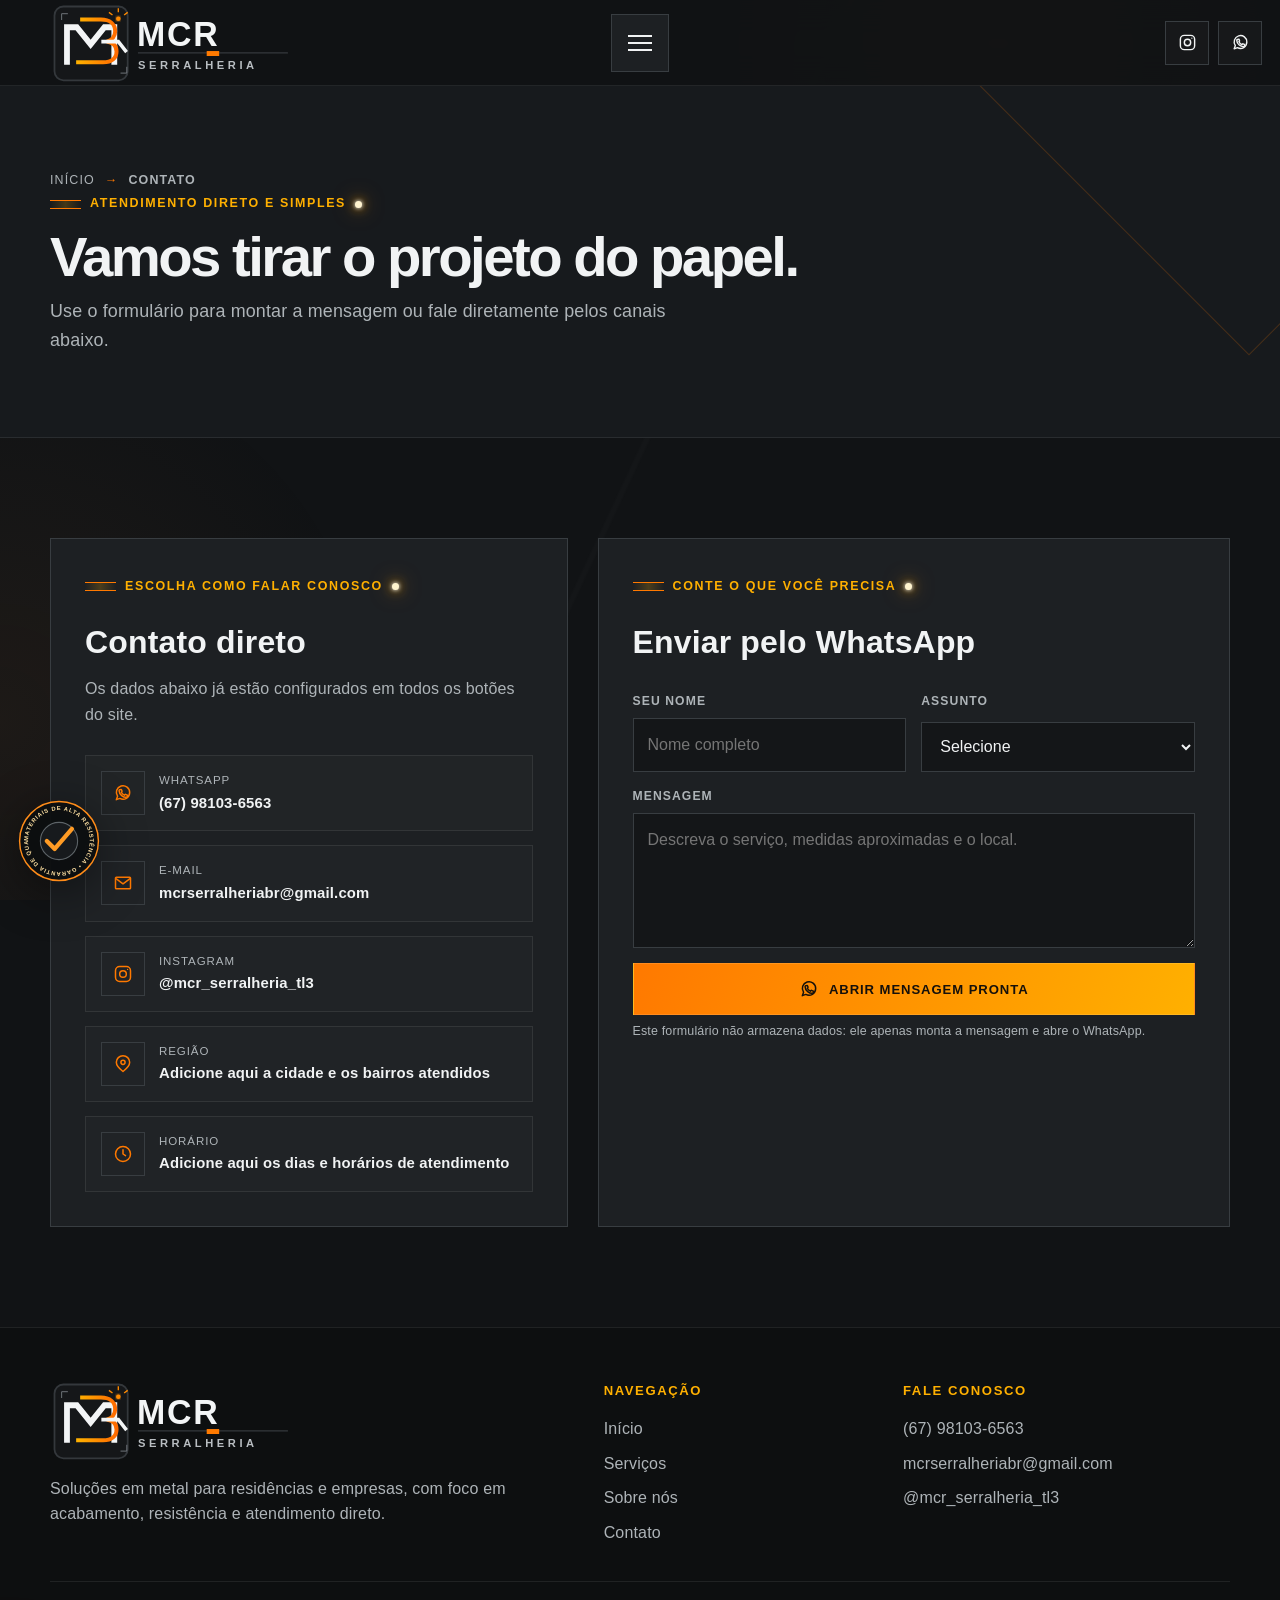
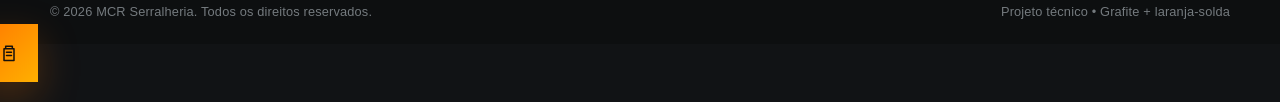
==== commit c41702c0: "Add files via upload" ====
--- a/contato.html
+++ b/contato.html
@@ -1,34 +1,44 @@
 <!DOCTYPE html>
 
-<html lang="pt-BR"><head><meta charset="utf-8"/><meta content="width=device-width,initial-scale=1" name="viewport"/><meta content="#111315" name="theme-color"/><meta content="Entre em contato com a MCR Serralheria por WhatsApp, Instagram ou e-mail." name="description"/><title>Contato | MCR Serralheria</title><link href="img/favicon.svg" rel="icon" type="image/svg+xml"/><link href="css/style.css" rel="stylesheet"/><noscript><style>body.page-enter .page-main,body.page-enter .site-footer,body.page-enter .guarantee-seal,body.page-enter .floating-order{opacity:1!important;transform:none!important}</style></noscript></head><body class="page-enter" data-page="contato"><a class="skip-link" href="#conteudo">Ir para o conteúdo</a><header class="site-header">
+<html lang="pt-BR"><head><meta charset="utf-8"/><meta content="width=device-width,initial-scale=1" name="viewport"/><meta content="#111315" name="theme-color"/><meta content="Entre em contato com a MCR Serralheria por WhatsApp, Instagram ou e-mail." name="description"/><title>Contato | MCR Serralheria</title><link href="img/favicon.svg" rel="icon" type="image/svg+xml"/><link href="css/style.css" rel="stylesheet"/></head><body data-page="contato"><a class="skip-link" href="#conteudo">Ir para o conteúdo</a><header class="site-header">
 <div class="container header-inner">
 <a aria-label="MCR Serralheria - página inicial" class="brand" href="index.html"><img alt="MCR Serralheria" src="img/logo-mcr.svg"/></a>
 <button aria-controls="mainNav" aria-expanded="false" aria-label="Abrir menu" class="menu-toggle" type="button"><span></span></button>
 <div aria-label="Redes sociais" class="header-socials">
-<a aria-label="Abrir Instagram da MCR Serralheria" class="header-social instagram-link" href="https://www.instagram.com/mcr.serralharia/" rel="noopener" target="_blank">
+<a aria-label="Abrir Instagram da MCR Serralheria" class="header-social instagram-link" href="https://instagram.com/mcr_serralheria_tl3" rel="noopener" target="_blank">
 <svg aria-hidden="true" class="icon-line" viewbox="0 0 24 24"><rect height="18" rx="5" width="18" x="3" y="3"></rect><circle cx="12" cy="12" r="4"></circle><circle cx="17.5" cy="6.5" fill="currentColor" r=".8" stroke="none"></circle></svg>
 </a>
-<a aria-label="Abrir WhatsApp da MCR Serralheria" class="header-social whatsapp-link" href="https://wa.me/5567998401792" rel="noopener" target="_blank">
+<a aria-label="Abrir WhatsApp da MCR Serralheria" class="header-social whatsapp-link" href="https://wa.me/5567981036563" rel="noopener" target="_blank">
 <svg aria-hidden="true" class="icon-line" viewbox="0 0 24 24"><path d="M20 11.5a8 8 0 0 1-11.8 7L4 20l1.5-4.1A8 8 0 1 1 20 11.5Z"></path><path d="M8.7 8.2c.2-.5.5-.5.8-.5h.5l.8 2c.1.3 0 .5-.2.7l-.6.7c.8 1.6 2 2.8 3.7 3.5l.7-.8c.2-.2.5-.3.7-.2l1.9.9c.3.1.4.4.4.7 0 1.2-1.1 2-2.1 2-2.5 0-7.9-2.9-8-7.8 0-.5.2-.9.4-1.2Z"></path></svg>
 </a>
 </div></div>
-<nav aria-label="Navegação principal" class="tech-nav" id="mainNav"><a data-page="inicio" href="index.html">Início</a><a data-page="servicos" href="servicos.html">Serviços</a><a data-page="clientes" href="clientes.html">Clientes</a><a data-page="contato" href="contato.html">Contato</a></nav>
-</header><main class="page-main" id="conteudo"><section class="page-hero"><div class="container"><div class="back-row"><button class="btn btn-ghost back-link" data-back="" data-back-href="index.html" type="button"><span aria-hidden="true">←</span> Voltar</button></div><div class="breadcrumb"><a href="index.html">Início</a><span>→</span><strong>Contato</strong></div><span class="eyebrow">Atendimento direto e simples</span><h1>Vamos tirar o projeto do papel.</h1><p class="lead">Use o formulário para montar a mensagem ou fale diretamente pelos canais abaixo.</p></div></section>
+<nav aria-label="Navegação principal" class="tech-nav" id="mainNav">
+<a data-page="inicio" href="index.html">Início</a><a data-page="servicos" href="servicos.html">Serviços</a><a data-page="sobre" href="sobre.html">Sobre nós</a><a data-page="contato" href="contato.html">Contato</a>
+</nav>
+</header><main class="page-main" id="conteudo"><section class="page-hero"><div class="container"><div class="breadcrumb"><a href="index.html">Início</a><span>→</span><strong>Contato</strong></div><span class="eyebrow">Atendimento direto e simples</span><h1>Vamos tirar o projeto do papel.</h1><p class="lead">Use o formulário para montar a mensagem ou fale diretamente pelos canais abaixo.</p></div></section>
 <section class="section"><div class="container contact-grid"><aside class="contact-panel reveal"><span class="eyebrow">Escolha como falar conosco</span><h2 style="font-size:2rem;margin:18px 0 8px">Contato direto</h2><p style="color:var(--muted)">Os dados abaixo já estão configurados em todos os botões do site.</p><div class="contact-items">
-<a class="contact-item" href="https://wa.me/5567998401792" rel="noopener" target="_blank"><span class="icon-box"><svg aria-hidden="true" class="icon-line" viewbox="0 0 24 24"><path d="M20 11.5a8 8 0 0 1-11.8 7L4 20l1.5-4.1A8 8 0 1 1 20 11.5Z"></path><path d="M8.7 8.2c.2-.5.5-.5.8-.5h.5l.8 2c.1.3 0 .5-.2.7l-.6.7c.8 1.6 2 2.8 3.7 3.5l.7-.8c.2-.2.5-.3.7-.2l1.9.9c.3.1.4.4.4.7 0 1.2-1.1 2-2.1 2-2.5 0-7.9-2.9-8-7.8 0-.5.2-.9.4-1.2Z"></path></svg></span><span><small>WhatsApp</small><strong>(67) 99840-1792</strong></span></a>
+<a class="contact-item" href="https://wa.me/5567981036563" rel="noopener" target="_blank"><span class="icon-box"><svg aria-hidden="true" class="icon-line" viewbox="0 0 24 24"><path d="M20 11.5a8 8 0 0 1-11.8 7L4 20l1.5-4.1A8 8 0 1 1 20 11.5Z"></path><path d="M8.7 8.2c.2-.5.5-.5.8-.5h.5l.8 2c.1.3 0 .5-.2.7l-.6.7c.8 1.6 2 2.8 3.7 3.5l.7-.8c.2-.2.5-.3.7-.2l1.9.9c.3.1.4.4.4.7 0 1.2-1.1 2-2.1 2-2.5 0-7.9-2.9-8-7.8 0-.5.2-.9.4-1.2Z"></path></svg></span><span><small>WhatsApp</small><strong>(67) 98103-6563</strong></span></a>
 <a class="contact-item" href="mailto:mcrserralheriabr@gmail.com"><span class="icon-box"><svg aria-hidden="true" class="icon-line" viewbox="0 0 24 24"><rect height="14" rx="1" width="18" x="3" y="5"></rect><path d="m4 7 8 6 8-6"></path></svg></span><span><small>E-mail</small><strong>mcrserralheriabr@gmail.com</strong></span></a>
-<a class="contact-item" href="https://www.instagram.com/mcr.serralharia/" rel="noopener" target="_blank"><span class="icon-box"><svg aria-hidden="true" class="icon-line" viewbox="0 0 24 24"><rect height="18" rx="5" width="18" x="3" y="3"></rect><circle cx="12" cy="12" r="4"></circle><circle cx="17.5" cy="6.5" fill="currentColor" r=".8" stroke="none"></circle></svg></span><span><small>Instagram</small><strong>@mcr.serralharia</strong></span></a>
-<div class="contact-item"><span class="icon-box"><svg aria-hidden="true" class="icon-line" viewbox="0 0 24 24"><path d="M20 10c0 5-8 11-8 11S4 15 4 10a8 8 0 1 1 16 0Z"></path><circle cx="12" cy="10" r="2.5"></circle></svg></span><span><small>Região</small><strong>Brasil • Mato Grosso do Sul • Três Lagoas</strong></span></div>
+<a class="contact-item" href="https://instagram.com/mcr_serralheria_tl3" rel="noopener" target="_blank"><span class="icon-box"><svg aria-hidden="true" class="icon-line" viewbox="0 0 24 24"><rect height="18" rx="5" width="18" x="3" y="3"></rect><circle cx="12" cy="12" r="4"></circle><circle cx="17.5" cy="6.5" fill="currentColor" r=".8" stroke="none"></circle></svg></span><span><small>Instagram</small><strong>@mcr_serralheria_tl3</strong></span></a>
+<div class="contact-item"><span class="icon-box"><svg aria-hidden="true" class="icon-line" viewbox="0 0 24 24"><path d="M20 10c0 5-8 11-8 11S4 15 4 10a8 8 0 1 1 16 0Z"></path><circle cx="12" cy="10" r="2.5"></circle></svg></span><span><small>Região</small><strong>Adicione aqui a cidade e os bairros atendidos</strong></span></div>
+<div class="contact-item"><span class="icon-box"><svg aria-hidden="true" class="icon-line" viewbox="0 0 24 24"><circle cx="12" cy="12" r="9"></circle><path d="M12 7v5l3 2"></path></svg></span><span><small>Horário</small><strong>Adicione aqui os dias e horários de atendimento</strong></span></div>
 </div></aside><section class="form-panel reveal"><span class="eyebrow">Conte o que você precisa</span><h2 style="font-size:2rem;margin:18px 0 24px">Enviar pelo WhatsApp</h2><form id="contactForm"><div class="form-grid"><div class="field"><label for="contactName">Seu nome</label><input autocomplete="name" id="contactName" maxlength="80" name="name" placeholder="Nome completo" required=""/></div><div class="field"><label for="subject">Assunto</label><select id="subject" name="subject" required=""><option value="">Selecione</option><option>Orçamento</option><option>Manutenção e reparo</option><option>Projeto personalizado</option><option>Dúvida</option></select></div><div class="field full"><label for="contactMessage">Mensagem</label><textarea id="contactMessage" maxlength="700" name="message" placeholder="Descreva o serviço, medidas aproximadas e o local." required=""></textarea></div><div class="field full"><button class="btn btn-primary btn-block" type="submit"><svg aria-hidden="true" class="icon-line" viewbox="0 0 24 24"><path d="M20 11.5a8 8 0 0 1-11.8 7L4 20l1.5-4.1A8 8 0 1 1 20 11.5Z"></path><path d="M8.7 8.2c.2-.5.5-.5.8-.5h.5l.8 2c.1.3 0 .5-.2.7l-.6.7c.8 1.6 2 2.8 3.7 3.5l.7-.8c.2-.2.5-.3.7-.2l1.9.9c.3.1.4.4.4.7 0 1.2-1.1 2-2.1 2-2.5 0-7.9-2.9-8-7.8 0-.5.2-.9.4-1.2Z"></path></svg> Abrir mensagem pronta</button><small class="form-help">Este formulário não armazena dados: ele apenas monta a mensagem e abre o WhatsApp.</small></div></div></form></section></div></section></main><footer class="site-footer"><div class="container"><div class="footer-grid">
 <div><img alt="MCR Serralheria" class="footer-logo" src="img/logo-mcr.svg"/><p class="footer-text">Soluções em metal para residências e empresas, com foco em acabamento, resistência e atendimento direto.</p></div>
-<div><h2 class="footer-title">Navegação</h2><div class="footer-links"><a href="index.html">Início</a><a href="servicos.html">Serviços</a><a href="clientes.html">Clientes</a><a href="contato.html">Contato</a></div></div>
-<div><h2 class="footer-title">Fale conosco</h2><div class="footer-links"><a href="https://wa.me/5567998401792" rel="noopener" target="_blank">(67) 99840-1792</a><a href="mailto:mcrserralheriabr@gmail.com">mcrserralheriabr@gmail.com</a><a href="https://www.instagram.com/mcr.serralharia/" rel="noopener" target="_blank">@mcr.serralharia</a></div></div>
-</div><div class="footer-bottom"><span>© <span data-year=""></span> MCR Serralheria. Todos os direitos reservados.</span><span>Projeto técnico • Grafite + laranja-solda</span></div></div></footer><button aria-label="Pedir orçamento personalizado" class="floating-order" data-order="Projeto personalizado" type="button"><svg aria-hidden="true" class="icon-line" viewbox="0 0 24 24"><path d="M8 4h8v3H8zM6 7h12v14H6zM9 11h6M9 15h6"></path></svg></button>
+<div><h2 class="footer-title">Navegação</h2><div class="footer-links"><a href="index.html">Início</a><a href="servicos.html">Serviços</a><a href="sobre.html">Sobre nós</a><a href="contato.html">Contato</a></div></div>
+<div><h2 class="footer-title">Fale conosco</h2><div class="footer-links"><a href="https://wa.me/5567981036563" rel="noopener" target="_blank">(67) 98103-6563</a><a href="mailto:mcrserralheriabr@gmail.com">mcrserralheriabr@gmail.com</a><a href="https://instagram.com/mcr_serralheria_tl3" rel="noopener" target="_blank">@mcr_serralheria_tl3</a></div></div>
+</div><div class="footer-bottom"><span>© <span data-year=""></span> MCR Serralheria. Todos os direitos reservados.</span><span>Projeto técnico • Grafite + laranja-solda</span></div></div></footer><a aria-label="Conhecer a garantia de qualidade da MCR Serralheria" class="guarantee-seal" href="sobre.html#garantia">
+<svg aria-hidden="true" viewbox="0 0 120 120">
+<defs><path d="M60,60 m-43,0 a43,43 0 1,1 86,0 a43,43 0 1,1 -86,0" id="sealPath"></path></defs>
+<circle class="seal-ring" cx="60" cy="60" r="55"></circle>
+<text class="seal-text"><textpath href="#sealPath" startoffset="0%">MATERIAIS DE ALTA RESISTÊNCIA • GARANTIA DE QUALIDADE • </textpath></text>
+<circle class="seal-core" cx="60" cy="60" r="26"></circle><path class="seal-mark" d="M43 60l11 11 24-28"></path>
+</svg>
+</a><button aria-label="Pedir orçamento personalizado" class="floating-order" data-order="Projeto personalizado" type="button"><svg aria-hidden="true" class="icon-line" viewbox="0 0 24 24"><path d="M8 4h8v3H8zM6 7h12v14H6zM9 11h6M9 15h6"></path></svg></button>
 <div aria-hidden="true" aria-labelledby="modalTitle" aria-modal="true" class="modal" id="orderModal" role="dialog"><div class="modal-card">
 <div class="modal-head"><h2 id="modalTitle">Solicitar orçamento</h2><button aria-label="Fechar" class="modal-close" data-close-modal="" type="button">×</button></div>
 <div class="modal-body"><div class="modal-service">Serviço selecionado: <strong id="selectedService">Projeto personalizado</strong></div>
 <form id="orderForm"><input id="serviceSelected" name="service" type="hidden" value="Projeto personalizado"/><div class="form-grid">
 <div class="field full"><label for="clientName">Seu nome</label><input autocomplete="name" id="clientName" maxlength="80" name="name" placeholder="Digite seu nome" required="" type="text"/></div>
-<div class="field full"><label for="orderDescription">Descrição (opcional)</label><textarea id="orderDescription" maxlength="700" name="description" placeholder="Opcional: informe medidas aproximadas, bairro, prazo ou outros detalhes."></textarea></div>
+<div class="field full"><label for="orderDescription">Breve descrição</label><textarea id="orderDescription" maxlength="700" name="description" placeholder="Ex.: portão de correr para garagem, medida aproximada, bairro e prazo desejado." required=""></textarea></div>
 <div class="field full"><button class="btn btn-primary btn-block" type="submit"><svg aria-hidden="true" class="icon-line" viewbox="0 0 24 24"><path d="M20 11.5a8 8 0 0 1-11.8 7L4 20l1.5-4.1A8 8 0 1 1 20 11.5Z"></path><path d="M8.7 8.2c.2-.5.5-.5.8-.5h.5l.8 2c.1.3 0 .5-.2.7l-.6.7c.8 1.6 2 2.8 3.7 3.5l.7-.8c.2-.2.5-.3.7-.2l1.9.9c.3.1.4.4.4.7 0 1.2-1.1 2-2.1 2-2.5 0-7.9-2.9-8-7.8 0-.5.2-.9.4-1.2Z"></path></svg> Enviar pelo WhatsApp</button><small class="form-help">Ao continuar, o WhatsApp será aberto com a mensagem pronta para o número da empresa.</small></div>
 </div></form></div></div></div><script src="js/main.js"></script></body></html>
--- a/css/style.css
+++ b/css/style.css
@@ -101,7 +101,61 @@
 .heat-spark{position:absolute;z-index:6;width:3px;height:3px;border-radius:50%;pointer-events:none;background:#fff8d6;box-shadow:0 0 4px #fff,0 0 9px #ffae00,0 0 14px #ff5a00;animation:buttonSpark .72s cubic-bezier(.2,.7,.2,1) forwards}
 @keyframes buttonSpark{0%{opacity:1;transform:translate(0,0) scale(1)}65%{opacity:.9;transform:translate(var(--spark-x),var(--spark-y)) scale(.72)}100%{opacity:0;transform:translate(var(--spark-x),calc(var(--spark-y) + 12px)) scale(0)}}
 
-/* A animação técnica antiga da página inicial foi removida. */
+/* Hero: sequência leve de corte, solda e portão */
+.industrial-showcase{position:relative;aspect-ratio:4/5;overflow:hidden;border:1px solid var(--line);background:linear-gradient(145deg,#15181a,#08090a);clip-path:polygon(0 0,100% 0,100% 89%,88% 100%,0 100%);box-shadow:inset 0 0 80px rgba(0,0,0,.65),0 26px 70px rgba(0,0,0,.32)}
+.industrial-showcase::after{content:"";position:absolute;inset:0;z-index:20;pointer-events:none;background:linear-gradient(180deg,rgba(255,255,255,.025),transparent 22%,transparent 68%,rgba(0,0,0,.68)),repeating-linear-gradient(0deg,rgba(255,255,255,.018) 0 1px,transparent 1px 4px)}
+.showcase-grid{position:absolute;inset:0;background-image:linear-gradient(rgba(255,255,255,.035) 1px,transparent 1px),linear-gradient(90deg,rgba(255,255,255,.035) 1px,transparent 1px);background-size:32px 32px;opacity:.48}
+.showcase-topline{position:absolute;z-index:24;left:22px;right:22px;top:20px;display:flex;justify-content:space-between;gap:15px;font-size:.69rem;letter-spacing:.15em;color:#d4d9dc;text-transform:uppercase}
+.showcase-topline b{color:var(--accent-2)}
+.industrial-scene{--scene-delay:0s;position:absolute;inset:0;z-index:4;opacity:0;overflow:hidden;animation:sceneCycle 18s infinite var(--scene-delay)}
+.grinder-scene{--scene-delay:0s}.welding-scene{--scene-delay:6s}.gate-scene{--scene-delay:12s}
+@keyframes sceneCycle{0%{opacity:0;transform:scale(1.025)}4%,29%{opacity:1;transform:scale(1)}33%,100%{opacity:0;transform:scale(.99)}}
+.scene-kicker{position:absolute;left:24px;bottom:70px;color:var(--accent-2);font-size:.73rem;font-weight:800;letter-spacing:.14em;z-index:15}
+.scene-title{position:absolute;left:24px;right:24px;bottom:30px;font-size:clamp(1.25rem,2.4vw,2rem);line-height:1;text-transform:uppercase;z-index:15}
+.scene-progress{position:absolute;z-index:25;right:24px;bottom:28px;display:flex;gap:6px}.scene-progress i{width:18px;height:3px;background:#4b5054;overflow:hidden}.scene-progress i::after{content:"";display:block;width:100%;height:100%;background:var(--accent);transform:scaleX(0);transform-origin:left;animation:progressCycle 18s infinite}.scene-progress i:nth-child(2)::after{animation-delay:6s}.scene-progress i:nth-child(3)::after{animation-delay:12s}
+@keyframes progressCycle{0%{transform:scaleX(0)}4%{transform:scaleX(.08)}29%{transform:scaleX(1)}33%,100%{transform:scaleX(0)}}
+
+/* Cena 1: lixadeira */
+.metal-stock{position:absolute;left:8%;right:7%;top:58%;height:42px;background:linear-gradient(#777f84,#32373a 42%,#151719 44%,#42484c);border:1px solid #7d858a;transform:skewX(-7deg);box-shadow:0 24px 26px rgba(0,0,0,.45)}
+.grinder-tool{position:absolute;width:230px;height:105px;left:42%;top:30%;transform:rotate(-25deg);transform-origin:75% 70%;animation:grinderGuide 6s ease-in-out infinite var(--scene-delay)}
+.grinder-body{position:absolute;width:150px;height:50px;right:12px;top:23px;border-radius:25px 10px 10px 25px;background:linear-gradient(180deg,#d96b20,#843810 52%,#3b1f12);border:2px solid #f58b3a;box-shadow:inset 0 0 15px rgba(0,0,0,.45)}
+.grinder-handle{position:absolute;width:75px;height:20px;right:-25px;top:40px;border-radius:8px;background:linear-gradient(#33393d,#111);border:1px solid #60676c}
+.grinder-disc{position:absolute;left:1px;top:8px;width:86px;height:86px;border-radius:50%;border:7px solid #70787d;background:repeating-conic-gradient(#b7bdc0 0 8deg,#4d5357 8deg 16deg);box-shadow:0 0 0 5px #25292c;animation:discSpin .28s linear infinite}
+.grinder-guard{position:absolute;left:-5px;top:4px;width:96px;height:48px;border:6px solid #262b2e;border-bottom:0;border-radius:70px 70px 0 0}
+.cut-contact{position:absolute;left:38%;top:57%;width:18px;height:18px;border-radius:50%;background:#fff;box-shadow:0 0 7px #fff,0 0 18px #ffd34e,0 0 40px #ff5a00;animation:contactPulse .18s infinite alternate}
+@keyframes grinderGuide{0%,100%{transform:translate(-13px,-16px) rotate(-28deg)}50%{transform:translate(18px,9px) rotate(-23deg)}}
+@keyframes discSpin{to{transform:rotate(360deg)}}
+@keyframes contactPulse{to{transform:scale(1.25);filter:brightness(1.45)}}
+
+/* Cena 2: máscara e soldagem */
+.welder-shoulders{position:absolute;left:24%;top:49%;width:190px;height:150px;border-radius:90px 90px 0 0;background:linear-gradient(145deg,#343a3e,#111416);border:1px solid #5b6266}
+.welder-head{position:absolute;left:35%;top:30%;width:82px;height:96px;border-radius:42px 42px 30px 30px;background:#8b654b}
+.weld-mask{position:absolute;left:31%;top:18%;width:120px;height:120px;border-radius:42px 42px 28px 28px;background:linear-gradient(145deg,#343a3e,#111);border:3px solid #697176;transform-origin:50% 10%;animation:maskLower 6s ease-in-out infinite var(--scene-delay);box-shadow:inset 0 0 30px #050505}
+.weld-mask::before{content:"";position:absolute;left:27px;right:27px;top:38px;height:37px;background:linear-gradient(135deg,#122b28,#05110f);border:3px solid #050708;box-shadow:inset 0 0 12px #36a889}
+.weld-mask i{position:absolute;width:16px;height:16px;border-radius:50%;left:15px;top:15px;border:2px solid #747d82}
+.weld-table{position:absolute;left:12%;right:8%;top:68%;height:48px;background:linear-gradient(#6c757a,#24292c 42%,#111);border:1px solid #8b9499}
+.electrode{position:absolute;left:61%;top:42%;width:9px;height:150px;background:linear-gradient(90deg,#71797d,#e4e8ea,#5b6266);transform:rotate(37deg);transform-origin:bottom;animation:electrodeGuide 6s ease-in-out infinite var(--scene-delay)}
+.weld-arc{position:absolute;left:69%;top:66%;width:16px;height:16px;border-radius:50%;background:#fff;box-shadow:0 0 8px #fff,0 0 18px #64dfff,0 0 38px #ffb000,0 0 70px #ff5a00;animation:weldFlash .32s steps(2) infinite}
+@keyframes maskLower{0%,8%{transform:rotateX(-72deg) translateY(-25px)}18%,82%{transform:rotateX(0) translateY(0)}94%,100%{transform:rotateX(-72deg) translateY(-25px)}}
+@keyframes electrodeGuide{0%,100%{transform:translate(-10px,-8px) rotate(42deg)}50%{transform:translate(12px,5px) rotate(34deg)}}
+@keyframes weldFlash{0%,35%{opacity:.25;transform:scale(.75)}36%,70%{opacity:1;transform:scale(1.3)}71%,100%{opacity:.65;transform:scale(1)}}
+
+/* Faíscas das duas cenas */
+.scene-sparks{position:absolute;z-index:12;width:1px;height:1px}.grinder-sparks{left:39%;top:59%;transform:rotate(-10deg)}.welding-sparks{left:70%;top:68%}
+.scene-sparks i{position:absolute;width:4px;height:4px;border-radius:50%;background:#fff9d8;box-shadow:0 0 4px #fff,0 0 10px #ff9d00;animation:sparkFlight 1.05s ease-out infinite;animation-delay:0s}
+.scene-sparks i:nth-child(1){--i:1;--sx:95px;--sy:34px}.scene-sparks i:nth-child(2){--i:2;--sx:72px;--sy:62px}.scene-sparks i:nth-child(3){--i:3;--sx:125px;--sy:75px}.scene-sparks i:nth-child(4){--i:4;--sx:45px;--sy:96px}.scene-sparks i:nth-child(5){--i:5;--sx:-35px;--sy:68px}.scene-sparks i:nth-child(6){--i:6;--sx:148px;--sy:110px}.scene-sparks i:nth-child(7){--i:7;--sx:30px;--sy:125px}.scene-sparks i:nth-child(8){--i:8;--sx:-62px;--sy:100px}.scene-sparks i:nth-child(9){--i:9;--sx:106px;--sy:145px}.scene-sparks i:nth-child(10){--i:10;--sx:15px;--sy:155px}.scene-sparks i:nth-child(11){--i:11;--sx:-87px;--sy:128px}.scene-sparks i:nth-child(12){--i:12;--sx:166px;--sy:82px}.scene-sparks i:nth-child(13){--i:13;--sx:60px;--sy:175px}.scene-sparks i:nth-child(14){--i:14;--sx:-22px;--sy:158px}.scene-sparks i:nth-child(15){--i:15;--sx:132px;--sy:176px}.scene-sparks i:nth-child(16){--i:16;--sx:-110px;--sy:155px}.scene-sparks i:nth-child(17){--i:17;--sx:84px;--sy:195px}.scene-sparks i:nth-child(18){--i:18;--sx:-48px;--sy:188px}.scene-sparks i:nth-child(1){animation-delay:-0.075s}.scene-sparks i:nth-child(2){animation-delay:-0.150s}.scene-sparks i:nth-child(3){animation-delay:-0.225s}.scene-sparks i:nth-child(4){animation-delay:-0.300s}.scene-sparks i:nth-child(5){animation-delay:-0.375s}.scene-sparks i:nth-child(6){animation-delay:-0.450s}.scene-sparks i:nth-child(7){animation-delay:-0.525s}.scene-sparks i:nth-child(8){animation-delay:-0.600s}.scene-sparks i:nth-child(9){animation-delay:-0.675s}.scene-sparks i:nth-child(10){animation-delay:-0.750s}.scene-sparks i:nth-child(11){animation-delay:-0.825s}.scene-sparks i:nth-child(12){animation-delay:-0.900s}.scene-sparks i:nth-child(13){animation-delay:-0.975s}.scene-sparks i:nth-child(14){animation-delay:-1.050s}.scene-sparks i:nth-child(15){animation-delay:-1.125s}.scene-sparks i:nth-child(16){animation-delay:-1.200s}.scene-sparks i:nth-child(17){animation-delay:-1.275s}.scene-sparks i:nth-child(18){animation-delay:-1.350s}
+@keyframes sparkFlight{0%{opacity:0;transform:translate(0,0) scale(.2)}10%{opacity:1;transform:translate(7px,-7px) scale(1.1)}100%{opacity:0;transform:translate(var(--sx),var(--sy)) scale(.15)}}
+
+/* Cena 3: portão abrindo */
+.gate-wall{position:absolute;left:5%;right:5%;top:20%;height:57%;background:linear-gradient(90deg,#2b3033,#171a1c 20%,#22272a 80%,#33383b);border:1px solid #555d61;box-shadow:inset 0 0 70px #090a0b}
+.gate-frame{position:absolute;left:14%;right:14%;top:29%;height:44%;border:10px solid #555e63;background:#090b0c;overflow:hidden;box-shadow:0 0 0 3px #1c2022,inset 0 0 30px #000}
+.gate-leaf{position:absolute;top:0;width:50%;height:100%;background:linear-gradient(145deg,#3a4145,#16191b);border:1px solid #727b80;display:flex;justify-content:space-evenly;overflow:hidden;animation-duration:6s;animation-timing-function:cubic-bezier(.7,0,.25,1);animation-iteration-count:infinite;animation-delay:var(--scene-delay)}
+.gate-leaf i{width:5px;height:115%;background:linear-gradient(#727b80,#24282b);transform:skewX(-10deg);border-inline:1px solid #111}
+.gate-left{left:0;border-right:3px solid var(--accent);animation-name:gateOpenLeft}.gate-right{right:0;border-left:3px solid var(--accent);animation-name:gateOpenRight}
+.gate-motor{position:absolute;right:7px;top:8px;width:34px;height:24px;background:#22282b;border:1px solid #6c7478;box-shadow:0 0 8px rgba(255,121,0,.35)}
+.gate-ground{position:absolute;left:4%;right:4%;top:77%;height:8px;background:#626a6f;box-shadow:0 10px 25px #000}
+@keyframes gateOpenLeft{0%,18%{transform:translateX(0)}48%,78%{transform:translateX(-93%)}96%,100%{transform:translateX(0)}}
+@keyframes gateOpenRight{0%,18%{transform:translateX(0)}48%,78%{transform:translateX(93%)}96%,100%{transform:translateX(0)}}
 
 /* Revelação Blueprint/CAD das fotos ao rolar */
 .service-mini-media{position:relative;overflow:hidden;aspect-ratio:16/10}
@@ -243,390 +297,3 @@
   .media-showcase{align-items:start}
   .video-box{width:100%;aspect-ratio:16 / 9}
 }
-
-/* === ATUALIZAÇÃO MCR — CABEÇALHO, MENU, CATEGORIAS E MICROANIMAÇÕES === */
-:root{--header:72px}
-.site-header{height:var(--header);overflow:visible}
-.header-inner{overflow:visible}
-.brand,.header-socials{transition:opacity .28s ease,transform .38s cubic-bezier(.2,.8,.2,1)}
-.brand img,
-body[data-page="inicio"] .brand img{width:198px}
-.menu-toggle{width:46px;height:46px;border-radius:12px;overflow:visible;transition:transform .46s cubic-bezier(.2,.9,.2,1),border-color .25s,box-shadow .25s,background-color .25s}
-.menu-toggle::before{top:15px}.menu-toggle span{top:22px}.menu-toggle::after{top:29px}
-.menu-toggle[aria-expanded="true"]::before,.menu-toggle[aria-expanded="true"]::after{top:22px}
-.menu-toggle:hover,.menu-toggle[aria-expanded="true"]{box-shadow:0 0 0 1px rgba(255,121,0,.18),0 0 24px rgba(255,121,0,.16)}
-
-/* No desktop o botão desliza para a direita e os links se abrem à esquerda, dentro do cabeçalho. */
-@media (min-width:901px){
-  .tech-nav{position:absolute;top:50%;left:50%;z-index:89;width:min(600px,calc(100% - 430px));min-width:0;height:44px;display:flex;align-items:stretch;transform:translate(-50%,-50%);transform-origin:right center;background:transparent;border:0;box-shadow:none;opacity:1;visibility:hidden;pointer-events:none;transition:visibility .1s}
-  .tech-nav.is-open{transform:translate(-50%,-50%);visibility:visible;pointer-events:auto}
-  .tech-nav a{display:flex;align-items:center;justify-content:center;padding:8px 13px;border:1px solid var(--line);border-right:0;background:rgba(21,23,25,.96);opacity:0;transform:translateX(220px) scale(.78);filter:blur(3px);transition:transform .52s cubic-bezier(.16,.9,.2,1),opacity .25s,filter .35s,color .22s,background-color .22s}
-  .tech-nav a:first-child{border-radius:12px 0 0 12px}
-  .tech-nav a:last-child{border-right:1px solid var(--line);border-radius:0 12px 12px 0}
-  .tech-nav.is-open a{opacity:1;transform:translateX(0) scale(1);filter:none}
-  .tech-nav.is-open a:nth-child(1){transition-delay:.04s}
-  .tech-nav.is-open a:nth-child(2){transition-delay:.09s}
-  .tech-nav.is-open a:nth-child(3){transition-delay:.14s}
-  .tech-nav.is-open a:nth-child(4){transition-delay:.19s}
-  .site-header.menu-open .menu-toggle{transform:translateX(min(31vw,360px))}
-}
-
-/* Em telas menores, o menu continua no cabeçalho e libera espaço escondendo logo e redes durante a abertura. */
-@media (max-width:900px){
-  :root{--header:66px}
-  .site-header{height:var(--header)}
-  .brand img,body[data-page="inicio"] .brand img{width:154px}
-  .menu-toggle{width:42px;height:42px}
-  .menu-toggle::before{top:13px}.menu-toggle span{top:20px}.menu-toggle::after{top:27px}
-  .menu-toggle[aria-expanded="true"]::before,.menu-toggle[aria-expanded="true"]::after{top:20px}
-  .header-social{width:34px;height:34px}
-  .tech-nav{position:absolute;left:13px;right:62px;top:50%;z-index:89;width:auto;min-width:0;height:40px;display:grid;grid-template-columns:repeat(4,1fr);transform:translateY(-50%);transform-origin:right center;background:transparent;border:0;box-shadow:none;opacity:1;visibility:hidden;pointer-events:none}
-  .tech-nav.is-open{transform:translateY(-50%);visibility:visible;pointer-events:auto}
-  .tech-nav a{display:flex;align-items:center;justify-content:center;min-width:0;padding:6px 5px;border:1px solid var(--line);border-right:0;border-bottom:1px solid var(--line);background:rgba(21,23,25,.97);font-size:.64rem;letter-spacing:.045em;opacity:0;transform:translateX(110px) scale(.75);filter:blur(2px);transition:transform .44s cubic-bezier(.16,.9,.2,1),opacity .22s,filter .3s,color .22s}
-  .tech-nav a:first-child{border-radius:10px 0 0 10px}
-  .tech-nav a:last-child{border-right:1px solid var(--line);border-radius:0 10px 10px 0}
-  .tech-nav.is-open a{opacity:1;transform:none;filter:none}
-  .tech-nav.is-open a:nth-child(1){transition-delay:.02s}.tech-nav.is-open a:nth-child(2){transition-delay:.06s}.tech-nav.is-open a:nth-child(3){transition-delay:.1s}.tech-nav.is-open a:nth-child(4){transition-delay:.14s}
-  .site-header.menu-open .menu-toggle{transform:translateX(calc(50vw - 48px))}
-  .site-header.menu-open .brand{opacity:0;transform:translateX(-18px);pointer-events:none}
-  .site-header.menu-open .header-socials{opacity:0;transform:translateX(18px);pointer-events:none}
-}
-@media (max-width:520px){
-  .brand img,body[data-page="inicio"] .brand img{width:122px}
-  .header-socials{gap:4px}.header-social{width:30px;height:30px}.header-social .icon-line{width:15px;height:15px}
-  .tech-nav{right:58px}.tech-nav a{font-size:.56rem;letter-spacing:.018em;padding:5px 2px}
-  .site-header.menu-open .menu-toggle{transform:translateX(calc(50vw - 45px))}
-}
-@media (max-width:380px){
-  .brand img,body[data-page="inicio"] .brand img{width:105px}
-  .tech-nav a{font-size:.51rem}
-}
-
-/* Título principal: “estrutura” recebe fonte industrial própria e laranja-solda. */
-.hero h1 .structure-accent{font-family:Impact,Haettenschweiler,"Arial Narrow Bold",sans-serif;font-weight:400;letter-spacing:-.025em;color:var(--accent);-webkit-text-stroke:0;text-shadow:0 0 18px rgba(255,121,0,.2)}
-.hero-empty{min-height:clamp(380px,46vw,640px)}
-@media (max-width:980px){.hero-empty{display:none}}
-
-/* Blocos de credibilidade atualizados. */
-.stats-strip .stat{display:flex;min-width:0;flex-direction:column;justify-content:center;gap:8px}
-.stats-strip .stat strong{font-size:clamp(1.2rem,2.15vw,2.15rem);line-height:1.02;text-wrap:balance;overflow-wrap:anywhere}
-.stats-strip .stat span{line-height:1.4}
-
-/* Categorias visíveis nos cartões de serviços. */
-.service-category{display:inline-flex;align-self:flex-start;margin-top:8px;padding:4px 8px;border:1px solid rgba(255,121,0,.35);border-radius:999px;background:rgba(255,121,0,.07);color:var(--accent-2);font-size:.65rem;font-weight:850;letter-spacing:.075em;text-transform:uppercase}
-.filter-row{gap:10px}
-.filter-btn{position:relative;overflow:visible;border-radius:999px;transition:transform .24s,border-color .24s,color .24s,background-color .24s,box-shadow .24s}
-.filter-btn:hover{transform:translateY(-2px)}
-.filter-btn.active{background:rgba(255,121,0,.08);box-shadow:0 0 18px rgba(255,121,0,.12)}
-
-/* Faixa de solda percorre cartões e painéis no hover. */
-.service-card::after,.process-step::after,.contact-item::after{content:"";position:absolute;z-index:8;left:-42%;top:0;width:42%;height:2px;opacity:0;background:linear-gradient(90deg,transparent,#fff7d0 35%,var(--accent-2) 60%,transparent);box-shadow:0 0 5px #fff,0 0 13px var(--accent),0 0 22px rgba(255,80,0,.6);pointer-events:none}
-.service-card:hover::after,.process-step:hover::after,.contact-item:hover::after{animation:weldSweep .78s ease-out}
-.process-step,.contact-item{position:relative;overflow:hidden;transition:transform .28s,border-color .28s,box-shadow .28s}
-.process-step:hover,.contact-item:hover{transform:translateY(-4px);border-color:rgba(255,121,0,.42);box-shadow:0 16px 36px rgba(0,0,0,.2)}
-@keyframes weldSweep{0%{left:-42%;opacity:0}12%{opacity:1}85%{opacity:1}100%{left:108%;opacity:0}}
-
-/* Entrada das páginas com um breve brilho de solda, sem deixar o site pesado. */
-.reveal.reveal-ready{transition-delay:var(--reveal-delay,0ms)}
-.reveal.reveal-ready.visible{animation:revealWeldFlash .62s ease both;animation-delay:var(--reveal-delay,0ms)}
-@keyframes revealWeldFlash{0%{filter:brightness(.72)}42%{filter:brightness(1.14) drop-shadow(0 0 7px rgba(255,121,0,.16))}100%{filter:none}}
-.page-hero::before{content:"";position:absolute;left:-25%;bottom:0;width:24%;height:2px;background:linear-gradient(90deg,transparent,#fff7d0,var(--accent),transparent);box-shadow:0 0 8px rgba(255,121,0,.8);animation:pageWeldLine 4.8s ease-in-out infinite;pointer-events:none}
-@keyframes pageWeldLine{0%,58%{left:-25%;opacity:0}62%{opacity:1}82%{opacity:1}100%{left:110%;opacity:0}}
-
-/* Elementos que recebem faíscas via JavaScript. */
-.filter-btn,.menu-toggle,.header-social,.tech-nav a{isolation:isolate}
-.btn:active,.filter-btn:active,.menu-toggle:active{transform:translateY(1px) scale(.98)}
-
-@media (max-width:700px){
-  .stats-strip .stat{padding:22px 16px}
-  .stats-strip .stat strong{font-size:clamp(1.05rem,5.4vw,1.55rem)}
-  .filter-row{flex-wrap:nowrap;overflow-x:auto;padding:2px 2px 10px;scrollbar-width:thin}
-  .filter-btn{flex:0 0 auto}
-}
-@media (prefers-reduced-motion:reduce){
-  .page-hero::before{display:none!important}
-  .service-card::after,.process-step::after,.contact-item::after{display:none!important}
-  .reveal.reveal-ready.visible{animation:none!important}
-}
-.header-social{position:relative;overflow:visible}
-@media (max-width:900px){
-  .tech-nav{right:74px}
-  .tech-nav a:nth-last-child(-n+2){border-bottom:1px solid var(--line)}
-}
-@media (max-width:520px){.tech-nav{right:70px}}
-
-/* =========================================================
-   MCR — ATUALIZAÇÃO CLIENTES E ANIMAÇÕES V5
-   ========================================================= */
-:root{
-  --arc:#39c8ff;
-  --arc-soft:rgba(57,200,255,.16);
-  --hot:#ffd166;
-  --ember:#ff4d00;
-  --panel-glow:linear-gradient(145deg,rgba(57,200,255,.035),rgba(255,121,0,.055));
-}
-body{
-  background:
-    radial-gradient(circle at 88% 9%,rgba(57,200,255,.055),transparent 25%),
-    radial-gradient(circle at 10% 86%,rgba(255,77,0,.07),transparent 24%),
-    var(--bg);
-}
-body::before{
-  background:
-    radial-gradient(circle at 78% 5%,rgba(57,200,255,.11),transparent 25%),
-    radial-gradient(circle at 18% 72%,rgba(255,121,0,.11),transparent 29%),
-    linear-gradient(115deg,transparent 0 49.75%,rgba(255,177,82,.025) 49.9% 50.1%,transparent 50.25%);
-}
-.site-header{box-shadow:0 12px 35px rgba(0,0,0,.18),inset 0 -1px 0 rgba(57,200,255,.04)}
-.section-alt{background:linear-gradient(145deg,#171a1d,#181b1d 52%,#1a1714)}
-.page-hero{background:radial-gradient(circle at 86% 20%,rgba(57,200,255,.08),transparent 28%),linear-gradient(145deg,#171a1d,#191714)}
-.service-card,.service-mini,.process-step,.contact-item,.contact-panel,.form-panel,.client-result-shell,.admin-form-panel,.admin-list-panel{background-image:var(--panel-glow)}
-
-/* Movimentos mais perceptíveis, rápidos o bastante para não pesar. */
-.reveal.reveal-ready{
-  opacity:0;
-  transform:translateY(38px) scale(.985);
-  filter:brightness(.68) saturate(.8);
-  transition:opacity .52s ease,transform .58s cubic-bezier(.18,.82,.22,1),filter .52s ease;
-}
-.reveal.reveal-ready.visible{
-  opacity:1;
-  transform:none;
-  filter:none;
-  animation:revealWeldFlash .54s ease both;
-  animation-delay:var(--reveal-delay,0ms);
-}
-@keyframes revealWeldFlash{
-  0%{filter:brightness(.66) saturate(.72)}
-  45%{filter:brightness(1.28) saturate(1.08) drop-shadow(0 0 13px rgba(255,121,0,.25))}
-  100%{filter:none}
-}
-.blueprint-ready>img{
-  transition:clip-path .72s cubic-bezier(.2,.8,.2,1) .55s,opacity .52s ease .55s,filter .52s ease .55s,transform .5s!important;
-}
-.blueprint-overlay{transition:opacity .35s .98s,visibility .35s .98s}
-.blueprint-visible .blueprint-overlay .bp-line{animation:blueprintDraw .82s ease forwards}
-.blueprint-visible .blueprint-overlay .bp-thin{animation:blueprintDraw .7s ease .08s forwards}
-.blueprint-visible .blueprint-scan{animation:blueprintScan .72s ease .38s forwards}
-.heat-spark{width:4px;height:4px;animation-duration:.58s}
-.page-hero::before{height:3px;animation:pageWeldLine 3.1s ease-in-out infinite;background:linear-gradient(90deg,transparent,var(--arc),#fff7d0,var(--accent-2),var(--ember),transparent);box-shadow:0 0 7px #fff,0 0 16px var(--arc),0 0 26px rgba(255,121,0,.72)}
-.btn,.filter-btn,.service-card{transition-duration:.22s}
-.btn:hover{transform:translateY(-3px) scale(1.015)}
-.btn-ghost:hover{background:linear-gradient(110deg,rgba(57,200,255,.065),rgba(255,121,0,.07));box-shadow:0 10px 28px rgba(0,0,0,.22),0 0 18px rgba(57,200,255,.08)}
-.btn-primary{background:linear-gradient(105deg,var(--ember),var(--accent) 48%,var(--hot));box-shadow:inset 0 1px 0 rgba(255,255,255,.22)}
-.btn-primary:hover{box-shadow:0 13px 32px rgba(255,77,0,.27),0 0 22px rgba(255,176,0,.13)}
-
-/* Entrada e saída de páginas com brilho de solda. */
-body.page-enter .page-main,
-body.page-enter .site-footer,
-body.page-enter .guarantee-seal,
-body.page-enter .floating-order{
-  opacity:0;
-  transform:translateY(15px);
-}
-body.page-enter.page-ready .page-main,
-body.page-enter.page-ready .site-footer,
-body.page-enter.page-ready .guarantee-seal,
-body.page-enter.page-ready .floating-order{
-  opacity:1;
-  transform:none;
-  transition:opacity .38s ease,transform .42s cubic-bezier(.2,.8,.2,1);
-}
-body::after{
-  content:"";
-  position:fixed;
-  z-index:9999;
-  left:-35%;
-  top:0;
-  width:32%;
-  height:100%;
-  pointer-events:none;
-  opacity:0;
-  background:linear-gradient(90deg,transparent,rgba(57,200,255,.08),rgba(255,247,208,.38),rgba(255,121,0,.13),transparent);
-  border-right:2px solid #fff5c8;
-  box-shadow:18px 0 34px rgba(57,200,255,.2),28px 0 55px rgba(255,121,0,.18);
-  transform:skewX(-9deg);
-}
-body.page-leaving::after{animation:pageArcSweep .38s ease-in forwards}
-body.page-leaving .page-main,body.page-leaving .site-footer{animation:pageContentOut .33s ease forwards}
-@keyframes pageArcSweep{0%{left:-35%;opacity:0}12%{opacity:1}100%{left:112%;opacity:0}}
-@keyframes pageContentOut{to{opacity:0;transform:translateX(-16px);filter:brightness(.72)}}
-
-/* Menu com cinco opções e resposta mais rápida. */
-@media (min-width:901px){
-  .tech-nav{width:min(720px,calc(100% - 400px))}
-  .tech-nav a{transition:transform .36s cubic-bezier(.16,.9,.2,1),opacity .2s,filter .25s,color .18s,background-color .18s}
-  .tech-nav.is-open a:nth-child(1){transition-delay:.02s}
-  .tech-nav.is-open a:nth-child(2){transition-delay:.055s}
-  .tech-nav.is-open a:nth-child(3){transition-delay:.09s}
-  .tech-nav.is-open a:nth-child(4){transition-delay:.125s}
-  .tech-nav.is-open a:nth-child(5){transition-delay:.16s}
-  .site-header.menu-open .menu-toggle{transform:translateX(min(34vw,410px))}
-}
-@media (max-width:900px){
-  .tech-nav{grid-template-columns:repeat(5,1fr);left:8px;right:66px}
-  .tech-nav a{font-size:.57rem;letter-spacing:.025em;padding:6px 2px;transition:transform .31s cubic-bezier(.16,.9,.2,1),opacity .17s,filter .2s,color .18s}
-  .tech-nav.is-open a:nth-child(1){transition-delay:.01s}
-  .tech-nav.is-open a:nth-child(2){transition-delay:.04s}
-  .tech-nav.is-open a:nth-child(3){transition-delay:.07s}
-  .tech-nav.is-open a:nth-child(4){transition-delay:.1s}
-  .tech-nav.is-open a:nth-child(5){transition-delay:.13s}
-  .tech-nav a:nth-last-child(-n+2){border-bottom:1px solid var(--line)}
-}
-@media (max-width:520px){
-  .tech-nav{left:4px;right:62px}
-  .tech-nav a{font-size:.49rem;letter-spacing:0;padding-inline:1px}
-}
-
-/* Troca animada entre categorias de serviços. */
-.services-grid{min-height:320px;transition:filter .2s ease}
-.services-grid.category-switching{filter:brightness(.76)}
-.service-card.category-leaving{animation:categoryCardOut .25s ease forwards;animation-delay:var(--category-delay,0ms)}
-.service-card.category-entering{animation:categoryCardIn .48s cubic-bezier(.16,.85,.2,1) both;animation-delay:var(--category-delay,0ms)}
-@keyframes categoryCardOut{to{opacity:0;transform:translateX(-28px) scale(.965);filter:brightness(.62)}}
-@keyframes categoryCardIn{0%{opacity:0;transform:translateX(34px) scale(.96);filter:brightness(.62)}45%{filter:brightness(1.23) drop-shadow(0 0 9px rgba(255,121,0,.19))}100%{opacity:1;transform:none;filter:none}}
-
-/* Área do Cliente. */
-.client-page-hero h1{background:linear-gradient(95deg,var(--text),var(--hot) 54%,var(--arc));-webkit-background-clip:text;background-clip:text;color:transparent}
-.client-layout{display:grid;grid-template-columns:.82fr 1.18fr;gap:30px;align-items:stretch}
-.client-intro,.client-result-shell{border:1px solid var(--line);border-radius:22px;padding:clamp(24px,4vw,44px);background-color:var(--panel);box-shadow:0 24px 58px rgba(0,0,0,.2)}
-.client-intro h2{font-size:clamp(2rem,3.5vw,3.7rem);line-height:1;margin:18px 0}
-.client-intro>p{color:var(--muted)}
-.lookup-form{margin-top:28px}.lookup-form>label{display:block;margin-bottom:8px;color:var(--muted);font-size:.76rem;font-weight:850;letter-spacing:.1em;text-transform:uppercase}.lookup-row{display:grid;grid-template-columns:1fr auto;gap:10px}.lookup-row input{min-width:0;border:1px solid var(--line);background:#121416;color:var(--text);padding:14px 16px;font-size:1.08rem;font-weight:900;letter-spacing:.12em;text-transform:uppercase;outline:none}.lookup-row input:focus{border-color:var(--arc);box-shadow:0 0 0 3px rgba(57,200,255,.08),0 0 24px rgba(57,200,255,.08)}.lookup-form small{display:block;margin-top:9px;color:#727a7f}
-.client-result-shell{position:relative;overflow:hidden;min-height:430px;display:grid;align-items:center}.client-result-shell::before{content:"";position:absolute;inset:auto -80px -120px auto;width:280px;height:280px;border:1px solid rgba(57,200,255,.13);transform:rotate(45deg);pointer-events:none}.client-result-empty,.client-result-error{text-align:center;max-width:440px;margin:auto}.result-icon{display:grid;place-items:center;width:88px;height:88px;margin:0 auto 18px;border:1px solid var(--accent);border-radius:50%;background:rgba(255,121,0,.07);color:var(--hot);font-size:1rem;font-weight:950;letter-spacing:.1em;box-shadow:0 0 30px rgba(255,121,0,.13)}.result-icon.error{border-color:#ff5d5d;color:#ff8c8c;background:rgba(255,70,70,.06)}.client-result-empty p,.client-result-error p{color:var(--muted)}
-.result-head{display:flex;justify-content:space-between;gap:18px;align-items:center;margin-bottom:24px;padding-bottom:20px;border-bottom:1px solid var(--line)}.result-head small{display:block;color:var(--muted);font-size:.68rem;text-transform:uppercase;letter-spacing:.12em}.result-head strong{font-size:1.28rem;color:var(--hot)}.status-badge{padding:7px 11px;border:1px solid rgba(67,181,129,.4);border-radius:999px;background:rgba(67,181,129,.08);color:#7fe0ac;font-size:.7rem;font-weight:900;letter-spacing:.08em;text-transform:uppercase}.status-badge.is-complete{background:rgba(57,200,255,.08);border-color:rgba(57,200,255,.4);color:#8bdfff}
-.result-details{display:grid;grid-template-columns:repeat(2,1fr);gap:12px;margin:0}.result-details>div{padding:14px;border:1px solid var(--line-soft);background:rgba(255,255,255,.018)}.result-details dt{color:var(--muted);font-size:.68rem;text-transform:uppercase;letter-spacing:.09em}.result-details dd{margin:4px 0 0;font-weight:800;line-height:1.35}.progress-track{height:8px;margin:24px 0 16px;background:#0d0f10;border:1px solid var(--line);overflow:hidden}.progress-track span{display:block;height:100%;width:0;background:linear-gradient(90deg,var(--arc),var(--hot),var(--accent));box-shadow:0 0 12px rgba(57,200,255,.4);transition:width .75s cubic-bezier(.2,.8,.2,1)}
-.client-timeline{list-style:none;margin:0;padding:0;display:grid;grid-template-columns:repeat(5,1fr);gap:8px}.client-timeline li{display:grid;justify-items:center;gap:7px;text-align:center;color:#656c70}.client-timeline li span{display:grid;place-items:center;width:28px;height:28px;border:1px solid var(--line);border-radius:50%;background:#111315;font-size:.72rem}.client-timeline li strong{font-size:.65rem;line-height:1.2}.client-timeline li.done,.client-timeline li.current{color:var(--text)}.client-timeline li.done span{border-color:var(--success);color:#83e3af}.client-timeline li.current span{border-color:var(--accent);color:var(--hot);box-shadow:0 0 15px rgba(255,121,0,.2)}.result-pop{animation:resultPop .48s cubic-bezier(.16,.85,.2,1)}@keyframes resultPop{0%{opacity:0;transform:translateY(18px) scale(.98);filter:brightness(.65)}50%{filter:brightness(1.18)}100%{opacity:1;transform:none;filter:none}}
-
-/* Painel local de clientes. */
-.admin-page .page-main{padding-top:0}.admin-header{height:72px;border-bottom:1px solid var(--line);background:rgba(17,19,21,.94);position:sticky;top:0;z-index:80}.admin-header .container{height:100%;display:flex;align-items:center;justify-content:space-between;gap:20px}.admin-header .brand{position:static;max-width:none}.admin-header .brand img{width:180px}.admin-header .btn{min-height:42px;padding:8px 13px}.admin-hero{padding-top:70px}.admin-layout{display:grid;grid-template-columns:.9fr 1.1fr;gap:24px;align-items:start}.admin-form-panel,.admin-list-panel{border:1px solid var(--line);border-radius:20px;padding:clamp(22px,3vw,34px);background-color:var(--panel)}.admin-warning{margin-bottom:22px;padding:14px 16px;border-left:3px solid var(--hot);background:rgba(255,176,0,.055);color:var(--muted);font-size:.83rem}.admin-warning strong{color:var(--hot)}.inline-field{display:grid;grid-template-columns:1fr auto}.inline-field .btn{min-height:48px}.admin-list-head{display:flex;align-items:center;justify-content:space-between;gap:20px;margin-bottom:18px}.admin-list-head small{color:var(--muted);text-transform:uppercase;letter-spacing:.09em}.admin-list-head h2{margin:4px 0 0}.admin-list-head>span{display:grid;place-items:center;width:48px;height:48px;border:1px solid var(--accent);border-radius:50%;color:var(--hot);font-weight:950}.admin-records{display:grid;gap:10px;max-height:560px;overflow:auto;padding-right:4px}.admin-record{display:grid;grid-template-columns:1.25fr .85fr auto;gap:14px;align-items:center;padding:14px;border:1px solid var(--line-soft);background:rgba(255,255,255,.018)}.admin-record>div:first-child{display:grid}.admin-record small{color:var(--accent-2);font-weight:900;letter-spacing:.08em}.admin-record span{color:var(--muted);font-size:.8rem}.admin-record-status{display:grid}.admin-record-status b{font-size:.75rem;color:#86dcff}.admin-record-actions{display:flex;gap:6px}.admin-record-actions button{border:1px solid var(--line);background:#141618;color:var(--text);padding:7px 9px;font-size:.7rem}.admin-record-actions button:hover{border-color:var(--accent);color:var(--hot)}.admin-export-actions{display:flex;flex-wrap:wrap;gap:9px;margin-top:20px}.admin-list-panel code{color:var(--hot)}.admin-empty{color:var(--muted);padding:25px;text-align:center;border:1px dashed var(--line)}
-
-@media (max-width:980px){
-  .client-layout,.admin-layout{grid-template-columns:1fr}
-}
-@media (max-width:700px){
-  body.page-enter .page-main,body.page-enter .site-footer{transform:translateY(9px)}
-  .client-intro,.client-result-shell{border-radius:18px;padding:22px 18px}
-  .lookup-row{grid-template-columns:1fr}.lookup-row .btn{width:100%}
-  .result-details{grid-template-columns:1fr}
-  .client-timeline{grid-template-columns:1fr;gap:5px}.client-timeline li{grid-template-columns:28px 1fr;justify-items:start;align-items:center;text-align:left}.client-timeline li strong{font-size:.75rem}
-  .admin-header .brand img{width:130px}.admin-header .btn{font-size:.64rem}.admin-record{grid-template-columns:1fr}.admin-record-actions{justify-content:flex-start}
-}
-@media (max-width:430px){
-  .client-result-shell{min-height:380px}.result-head{align-items:flex-start;flex-direction:column}
-}
-@media (prefers-reduced-motion:reduce){
-  body.page-enter .page-main,body.page-enter .site-footer,body.page-enter .guarantee-seal,body.page-enter .floating-order{opacity:1!important;transform:none!important}
-  body::after{display:none!important}.service-card.category-leaving,.service-card.category-entering,.result-pop{animation:none!important}
-}
-
-
-/* =========================================================
-   MCR — PÁGINAS DE SERVIÇOS E DETALHES
-   Mantém exatamente a paleta grafite + laranja já existente.
-   ========================================================= */
-.sr-only{position:absolute!important;width:1px!important;height:1px!important;padding:0!important;margin:-1px!important;overflow:hidden!important;clip:rect(0,0,0,0)!important;white-space:nowrap!important;border:0!important}
-
-/* Serviços: categorias passam a ser links de página */
-.category-intro{display:flex;align-items:end;justify-content:space-between;gap:25px;margin-bottom:16px}.category-intro>span{font-weight:900;text-transform:uppercase;letter-spacing:.1em;color:var(--accent-2);font-size:.76rem}.category-intro p{margin:0;color:var(--muted);font-size:.86rem}
-.category-link-row .filter-btn{display:inline-flex;align-items:center;justify-content:center}
-.service-card .service-content>a.btn{align-self:flex-start}
-.custom-order-strip{margin-top:32px;padding:clamp(25px,4vw,42px);display:flex;align-items:center;justify-content:space-between;gap:26px;border:1px solid rgba(255,121,0,.38);border-radius:22px;background:linear-gradient(135deg,rgba(255,121,0,.09),rgba(255,176,0,.035),#17191b)}
-.custom-order-strip h2{font-size:clamp(1.65rem,3.2vw,3.1rem);line-height:1.05;margin:12px 0 0}.custom-order-button{min-width:220px}
-.category-page-actions{margin-bottom:26px}.category-empty{padding:40px;border:1px dashed var(--line);color:var(--muted);text-align:center}
-
-/* Página individual do serviço */
-.service-detail-layout{display:grid;grid-template-columns:.88fr 1.12fr;gap:clamp(36px,6vw,78px);align-items:center}
-.service-detail-copy h2{font-size:clamp(2rem,4vw,4.2rem);line-height:1;letter-spacing:-.04em;margin:16px 0 20px}.service-detail-copy>p{color:var(--muted);font-size:1rem}.detail-highlights{margin:28px 0}.detail-main-image{border:1px solid var(--line);border-radius:22px;overflow:hidden;box-shadow:var(--shadow);background:var(--panel)}
-.detail-main-image img{width:100%;aspect-ratio:16/11;object-fit:cover;filter:saturate(.78) contrast(1.06)}
-.detail-gallery{display:grid;grid-template-columns:repeat(3,1fr);gap:14px}.detail-gallery figure{margin:0;border:1px solid var(--line);border-radius:18px;overflow:hidden;background:var(--panel)}.detail-gallery img{width:100%;aspect-ratio:4/3;object-fit:cover;filter:saturate(.76) contrast(1.05)}.detail-gallery figcaption{padding:14px;color:var(--muted);font-size:.8rem;text-transform:uppercase;letter-spacing:.07em;font-weight:800}
-.detail-process{padding:clamp(26px,4vw,46px);border:1px solid var(--line);border-radius:22px;background:linear-gradient(135deg,#1c2023,#151719)}.detail-process{display:grid;grid-template-columns:.8fr 1.2fr;gap:36px;align-items:center}.detail-process h2{font-size:clamp(1.8rem,3.7vw,3.6rem);line-height:1;margin:14px 0}.detail-process-grid{display:grid;grid-template-columns:repeat(3,1fr);gap:10px}.detail-process-grid article{padding:20px;border:1px solid var(--line);background:rgba(255,255,255,.018)}.detail-process-grid strong{display:block;color:var(--accent);font-size:1.45rem}.detail-process-grid span{display:block;margin-top:7px;color:var(--muted);font-size:.84rem}
-
-@media (max-width:980px){
-  .service-detail-layout,.detail-process{grid-template-columns:1fr}.detail-gallery{grid-template-columns:repeat(2,1fr)}.detail-process-grid{grid-template-columns:repeat(3,1fr)}
-}
-@media (max-width:700px){
-  .category-intro{display:block}.category-intro p{margin-top:5px}.custom-order-strip{display:block}.custom-order-strip .btn{margin-top:20px;width:100%}.detail-gallery{grid-template-columns:1fr}.detail-process-grid{grid-template-columns:1fr}
-}
-
-
-/* === AJUSTES FINAIS — navegação, retorno e animações === */
-.back-row{margin-bottom:18px}.back-link{min-height:44px;padding:9px 15px;text-transform:none;letter-spacing:.02em;border-radius:12px}.back-link span{font-size:1.15rem;line-height:1}
-.guarantee-seal{cursor:default}
-
-.menu-open-spark{position:fixed;z-index:99999;width:4px;height:4px;margin:-2px 0 0 -2px;border-radius:50%;pointer-events:none;background:#fff8d6;box-shadow:0 0 5px #fff,0 0 10px #ffae00,0 0 16px #ff5a00;animation:menuOpenSpark .58s cubic-bezier(.18,.72,.22,1) forwards}
-@keyframes menuOpenSpark{0%{opacity:1;transform:translate(0,0) scale(1)}70%{opacity:.9;transform:translate(var(--menu-spark-x),var(--menu-spark-y)) scale(.75)}100%{opacity:0;transform:translate(var(--menu-spark-x),calc(var(--menu-spark-y) + 8px)) scale(.15)}}
-
-@media (min-width:901px){
-  .tech-nav{width:min(610px,calc(100% - 390px));overflow:visible}
-  .tech-nav a{transform:translateX(175px) scale(.72);filter:blur(4px);transition:transform .46s cubic-bezier(.14,.92,.22,1),opacity .2s,filter .28s,color .18s,background-color .18s}
-  .tech-nav.is-open a:nth-child(1){transition-delay:.02s}.tech-nav.is-open a:nth-child(2){transition-delay:.07s}.tech-nav.is-open a:nth-child(3){transition-delay:.12s}.tech-nav.is-open a:nth-child(4){transition-delay:.17s}
-  .site-header.menu-open .menu-toggle{transform:translateX(min(29vw,345px))}
-  .tech-nav.is-open::before{content:"";position:absolute;z-index:4;top:-2px;right:-8px;width:22%;height:3px;background:linear-gradient(90deg,transparent,#fff7d0,var(--accent),transparent);box-shadow:0 0 7px #fff,0 0 17px rgba(255,121,0,.8);animation:desktopMenuWeld .48s ease-out forwards;pointer-events:none}
-  @keyframes desktopMenuWeld{from{right:-8px;opacity:0}12%{opacity:1}to{right:86%;opacity:0}}
-  .reveal.reveal-ready{opacity:0;transform:translateY(52px) scale(.982);filter:brightness(.58) saturate(.72) blur(1.5px);transition:opacity .78s ease,transform .88s cubic-bezier(.16,.82,.2,1),filter .72s ease}
-  .reveal.reveal-ready.visible{opacity:1;transform:none;filter:none;animation:desktopRevealWeld .76s ease both;animation-delay:var(--reveal-delay,0ms)}
-  @keyframes desktopRevealWeld{0%{filter:brightness(.56) saturate(.68)}44%{filter:brightness(1.34) saturate(1.08) drop-shadow(0 0 14px rgba(255,121,0,.28))}100%{filter:none}}
-}
-@media (max-width:900px){
-  .tech-nav{grid-template-columns:repeat(4,1fr);left:8px;right:66px}
-  .tech-nav.is-open a:nth-child(1){transition-delay:.01s}.tech-nav.is-open a:nth-child(2){transition-delay:.05s}.tech-nav.is-open a:nth-child(3){transition-delay:.09s}.tech-nav.is-open a:nth-child(4){transition-delay:.13s}
-}
-@media (max-width:520px){.tech-nav{left:4px;right:62px}}
-@media (prefers-reduced-motion:reduce){.menu-open-spark{display:none!important}}
-
-/* =========================================================
-   ÁREA DO CLIENTE — LINHA DO TEMPO DETALHADA
-   ========================================================= */
-.client-security-note{margin-top:18px;padding:13px 15px;border-left:3px solid var(--accent);background:rgba(255,121,0,.055);color:var(--muted);font-size:.82rem}.client-security-note strong{color:var(--accent-2)}
-.result-details .full{grid-column:1/-1}.timeline-heading{margin:26px 0 14px}.timeline-heading small{color:var(--accent-2);text-transform:uppercase;letter-spacing:.12em;font-size:.68rem;font-weight:900}.timeline-heading h2{margin:6px 0 7px;font-size:clamp(1.35rem,2.3vw,2rem)}.timeline-heading p{margin:0;color:var(--muted);font-size:.88rem}
-.client-timeline-detailed{grid-template-columns:1fr!important;gap:10px!important}.client-timeline-detailed li{display:grid!important;grid-template-columns:38px 1fr!important;justify-items:stretch!important;align-items:start!important;text-align:left!important;gap:14px!important;padding:16px;border:1px solid var(--line-soft);background:rgba(255,255,255,.016);position:relative}.client-timeline-detailed li.current{border-color:rgba(255,121,0,.46);background:rgba(255,121,0,.045)}.client-timeline-detailed li.done{border-color:rgba(67,181,129,.28);background:rgba(67,181,129,.025)}.client-timeline-detailed .timeline-marker{width:34px!important;height:34px!important;margin:0!important;font-weight:950}.client-timeline-detailed .timeline-body{display:grid;gap:5px}.client-timeline-detailed .timeline-body small{color:var(--accent-2);font-size:.65rem;letter-spacing:.1em;text-transform:uppercase;font-weight:900}.client-timeline-detailed .timeline-body strong{font-size:.88rem!important;line-height:1.3}.client-timeline-detailed .timeline-body p{margin:0;color:var(--muted);font-size:.78rem;line-height:1.5}.client-timeline-detailed .timeline-body em{justify-self:start;margin-top:3px;padding:4px 8px;border:1px solid var(--line);font-style:normal;font-size:.61rem;font-weight:900;text-transform:uppercase;letter-spacing:.07em;color:#7a8287}.client-timeline-detailed li.done .timeline-body em{color:#7fe0ac;border-color:rgba(67,181,129,.35)}.client-timeline-detailed li.current .timeline-body em{color:var(--accent-2);border-color:rgba(255,121,0,.42)}
-
-/* =========================================================
-   PAINEL ADMINISTRATIVO /admin
-   ========================================================= */
-.admin-dashboard-page{background:#eef0f2;color:#1d2226;min-height:100vh;overflow-x:hidden}.admin-dashboard-page::before,.admin-dashboard-page::after{display:none!important}.admin-dashboard-page .btn{border-radius:4px}.admin-dashboard-page .btn-primary{background:linear-gradient(110deg,var(--accent),var(--accent-2));color:#17110b}.admin-dashboard-page .btn-ghost{background:#fff;border-color:#cfd4d7;color:#30373b}.admin-dashboard-page .btn-ghost:hover{border-color:var(--accent);color:#b55300}.admin-dashboard-page button,.admin-dashboard-page input,.admin-dashboard-page select,.admin-dashboard-page textarea{font:inherit}
-.admin-login-view{min-height:100vh;display:grid;place-items:center;padding:28px;background:radial-gradient(circle at 80% 15%,rgba(255,121,0,.13),transparent 28%),linear-gradient(145deg,#111315,#1a1d20 62%,#131517)}.admin-login-view[hidden]{display:none}.admin-login-card{width:min(460px,100%);padding:42px;border:1px solid #33383c;background:#181b1e;color:var(--text);box-shadow:0 30px 90px rgba(0,0,0,.45);position:relative;overflow:hidden}.admin-login-card::after{content:"";position:absolute;right:-95px;top:-95px;width:210px;height:210px;border:1px solid rgba(255,121,0,.19);transform:rotate(45deg);pointer-events:none}.admin-login-logo{display:block;width:190px;margin:0 auto 34px}.admin-login-card h1{font-size:clamp(2.2rem,6vw,3.5rem);line-height:1;margin:14px 0}.admin-login-card>p{color:var(--muted);margin-bottom:28px}.admin-auth-form{display:grid;gap:10px}.admin-auth-form label,.admin-grid-form label{font-size:.73rem;font-weight:850;letter-spacing:.08em;text-transform:uppercase}.admin-auth-form input,.admin-grid-form input,.admin-grid-form select,.admin-grid-form textarea{width:100%;border:1px solid #d5dade;background:#fff;color:#202529;padding:13px 14px;outline:none;border-radius:4px}.admin-auth-form input{background:#111315;color:#fff;border-color:#3c4246}.admin-auth-form input:focus{border-color:var(--accent);box-shadow:0 0 0 3px rgba(255,121,0,.09)}.password-field{position:relative}.password-field input{padding-right:84px}.password-toggle{position:absolute;right:6px;top:50%;transform:translateY(-50%);border:0;background:transparent;color:var(--accent-2);font-size:.68rem;font-weight:900;text-transform:uppercase}.admin-auth-form .btn{margin-top:10px}.admin-form-message{min-height:22px;margin:2px 0 0;font-size:.8rem;color:var(--muted)}.admin-form-message[data-type="error"]{color:#ff9b9b}.admin-back-site{display:inline-block;margin-top:18px;color:#9fa6aa;font-size:.82rem}.admin-back-site:hover{color:var(--accent-2)}.admin-setup-alert{display:grid;gap:4px;margin-bottom:22px;padding:14px;border:1px solid rgba(255,121,0,.32);background:rgba(255,121,0,.065);color:#d6dadd;font-size:.78rem}.admin-setup-alert strong{color:var(--accent-2)}.admin-setup-alert code{color:#fff}
-.admin-app{min-height:100vh;display:grid;grid-template-columns:270px 1fr}.admin-app[hidden]{display:none}.admin-sidebar{position:fixed;left:0;top:0;bottom:0;width:270px;z-index:120;background:#15181a;color:#dfe3e5;border-right:1px solid #303538;display:flex;flex-direction:column;transition:width .28s ease,transform .28s ease;box-shadow:10px 0 35px rgba(0,0,0,.13)}.admin-sidebar-top{height:88px;display:grid;grid-template-columns:42px 1fr;align-items:center;gap:14px;padding:0 20px;border-bottom:1px solid #2e3336}.admin-sidebar-toggle{width:42px;height:42px;border:1px solid #383e42;background:#1d2023;display:grid;align-content:center;justify-content:center;gap:5px}.admin-sidebar-toggle span{width:18px;height:2px;background:#e5e8ea;display:block}.admin-sidebar-brand{display:grid;place-items:center;overflow:hidden}.admin-sidebar-brand img{width:165px;max-width:none}.admin-nav{display:grid;padding:18px 12px;gap:7px}.admin-nav-link,.admin-sidebar-footer button,.admin-sidebar-footer a{width:100%;min-height:48px;display:grid;grid-template-columns:36px 1fr;align-items:center;text-align:left;border:1px solid transparent;background:transparent;color:#aeb5b9;padding:8px 12px;font-size:.82rem}.admin-nav-link span,.admin-sidebar-footer span{font-size:1rem;text-align:center}.admin-nav-link b,.admin-sidebar-footer b{font-weight:800;white-space:nowrap}.admin-nav-link:hover,.admin-nav-link.active{color:#fff;background:#202428;border-color:#343a3e}.admin-nav-link.active{border-left:3px solid var(--accent)}.admin-sidebar-footer{margin-top:auto;padding:12px;border-top:1px solid #2d3235;display:grid;gap:5px}.admin-sidebar-footer button:hover,.admin-sidebar-footer a:hover{color:var(--accent-2);background:#202428}.admin-sidebar.collapsed{width:82px}.admin-sidebar.collapsed .admin-sidebar-top{grid-template-columns:1fr;padding:0 20px}.admin-sidebar.collapsed .admin-sidebar-brand{display:none}.admin-sidebar.collapsed .admin-nav-link,.admin-sidebar.collapsed .admin-sidebar-footer button,.admin-sidebar.collapsed .admin-sidebar-footer a{grid-template-columns:1fr;padding-inline:9px}.admin-sidebar.collapsed .admin-nav-link b,.admin-sidebar.collapsed .admin-sidebar-footer b{display:none}.admin-sidebar.collapsed+.admin-shell{margin-left:82px}
-.admin-shell{min-width:0;margin-left:270px;transition:margin-left .28s ease}.admin-topbar{height:88px;position:sticky;top:0;z-index:80;background:rgba(247,248,249,.94);backdrop-filter:blur(14px);border-bottom:1px solid #dfe3e5;padding:0 clamp(20px,3vw,40px);display:flex;align-items:center;justify-content:space-between;gap:20px}.admin-topbar small{display:block;color:#7a8287;font-size:.68rem;text-transform:uppercase;letter-spacing:.1em}.admin-topbar h1{margin:3px 0 0;font-size:1.45rem;letter-spacing:-.02em}.admin-account-chip{display:flex;align-items:center;gap:9px;border:1px solid #d6dbde;background:#fff;padding:8px 12px;font-size:.78rem}.admin-account-dot{width:8px;height:8px;border-radius:50%;background:#43b581;box-shadow:0 0 0 4px rgba(67,181,129,.13)}.admin-mobile-menu{display:none;border:1px solid #d0d5d8;background:#fff;width:42px;height:42px}.admin-content{padding:30px clamp(18px,3vw,42px) 60px}.admin-global-message{position:fixed;right:24px;bottom:24px;z-index:200;max-width:420px;margin:0;padding:0;background:#1a1d20;color:#fff;box-shadow:0 15px 45px rgba(0,0,0,.26);font-size:.82rem;transition:.2s}.admin-global-message:not(:empty){padding:13px 16px;border-left:4px solid #5d6b74}.admin-global-message[data-type="success"]{border-left-color:#43b581}.admin-global-message[data-type="error"]{border-left-color:#e25555}.admin-global-message[data-type="info"]{border-left-color:var(--accent)}
-.admin-view{display:none}.admin-view.active{display:block}.admin-stat-grid{display:grid;grid-template-columns:repeat(4,1fr);gap:16px;margin-bottom:22px}.admin-stat-card{background:#fff;border:1px solid #dfe3e5;border-top:3px solid var(--accent);padding:22px;box-shadow:0 10px 28px rgba(31,37,40,.05)}.admin-stat-card small{display:block;color:#747d82;font-size:.68rem;text-transform:uppercase;letter-spacing:.08em;font-weight:850}.admin-stat-card strong{display:block;margin:10px 0 5px;font-size:2.3rem;line-height:1;color:#1d2226}.admin-stat-card span{color:#818a8f;font-size:.75rem}.admin-dashboard-grid{display:grid;grid-template-columns:1.15fr .85fr;gap:20px}.admin-panel{background:#fff;border:1px solid #dfe3e5;padding:22px;box-shadow:0 10px 28px rgba(31,37,40,.045)}.admin-panel-head{display:flex;align-items:center;justify-content:space-between;gap:18px;margin-bottom:18px}.admin-panel-head small{color:#7e878c;text-transform:uppercase;letter-spacing:.09em;font-size:.66rem;font-weight:850}.admin-panel-head h2{margin:3px 0 0;font-size:1.18rem}.admin-text-button,.admin-icon-button{border:0;background:transparent;color:#b45200;font-size:.75rem;font-weight:850}.admin-icon-button{font-size:1.4rem;color:#6e777c}.admin-compact-list{display:grid;gap:8px}.admin-compact-row{width:100%;border:1px solid #e5e8ea;background:#fbfbfc;padding:12px;display:flex;justify-content:space-between;align-items:center;gap:14px;text-align:left}.admin-compact-row:hover{border-color:#f2a45f;background:#fffaf6}.admin-compact-row div{display:grid;gap:2px}.admin-compact-row strong{font-size:.78rem;color:#ba5700}.admin-compact-row span{font-size:.75rem;color:#727b80}.admin-process-summary{list-style:none;margin:0;padding:0;display:grid;gap:8px}.admin-process-summary li{display:grid;grid-template-columns:34px 1fr auto;gap:10px;align-items:center;padding:9px 0;border-bottom:1px solid #eceeef}.admin-process-summary li:last-child{border-bottom:0}.admin-process-summary>li>span{font-weight:950;color:#c35d00;font-size:.72rem}.admin-process-summary div{display:grid}.admin-process-summary strong{font-size:.75rem}.admin-process-summary small{color:#8a9296;font-size:.66rem;line-height:1.35}.admin-process-summary b{font-size:.66rem;color:#5d666b;background:#f0f2f3;padding:4px 7px}
-.admin-toolbar{display:flex;justify-content:space-between;gap:14px;margin-bottom:18px}.admin-search{flex:1;max-width:560px;display:grid;grid-template-columns:38px 1fr;align-items:center;border:1px solid #d8dde0;background:#fff}.admin-search span{text-align:center;color:#7d8589}.admin-search input{border:0;outline:0;padding:13px 12px 13px 0;background:transparent}.admin-two-column{display:grid;grid-template-columns:minmax(300px,.72fr) minmax(0,1.28fr);gap:18px;align-items:start}.admin-form-card[hidden]{display:none}.admin-grid-form{display:grid;grid-template-columns:repeat(2,minmax(0,1fr));gap:14px}.admin-grid-form label{display:grid;gap:7px;color:#5f686d}.admin-grid-form label.full,.admin-grid-form .full{grid-column:1/-1}.admin-grid-form input:focus,.admin-grid-form select:focus,.admin-grid-form textarea:focus{border-color:#e6842a;box-shadow:0 0 0 3px rgba(255,121,0,.08)}.admin-grid-form textarea{min-height:105px;resize:vertical}.admin-form-actions{display:flex;flex-wrap:wrap;gap:9px;align-items:center}.admin-count{display:grid;place-items:center;min-width:42px;height:42px;border:1px solid #e3a261;color:#b45200;font-weight:950}.admin-client-list{display:grid;gap:10px;max-height:720px;overflow:auto;padding-right:4px}.admin-client-card{border:1px solid #e3e6e8;background:#fbfcfc;padding:15px}.admin-client-card-head{display:flex;justify-content:space-between;gap:14px;align-items:start}.admin-client-card h3{margin:0 0 3px;font-size:1rem}.admin-client-card-head span{color:#788186;font-size:.78rem}.admin-mini-actions{display:flex;gap:6px}.admin-square-button{width:35px;height:35px;display:grid;place-items:center;border:1px solid #d9dde0;background:#fff;color:#454d51;font-size:.7rem;font-weight:950}.admin-square-button:hover{border-color:#e58a36;color:#b65300}.admin-client-history{margin-top:12px;padding-top:11px;border-top:1px solid #eceeef}.admin-client-history>small{color:#81898e;font-size:.68rem}.admin-code-chips{display:flex;flex-wrap:wrap;gap:5px;margin-top:7px}.admin-code-chips button{border:1px solid #e0e4e6;background:#fff;color:#b45200;padding:4px 7px;font-size:.65rem;font-weight:900}.admin-empty-state{color:#7d868b;text-align:center;padding:25px 12px;border:1px dashed #d9dde0;background:#fafbfb}.admin-order-form{grid-template-columns:repeat(2,minmax(0,1fr))}.admin-process-model{border:1px solid #dfE3e5;background:#f8f9f9;padding:12px;display:grid;align-content:center}.admin-process-model small{color:#868e92;text-transform:uppercase;letter-spacing:.08em;font-size:.62rem}.admin-process-model strong{font-size:.79rem;margin:2px 0}.admin-process-model span{color:#7b8488;font-size:.68rem}.admin-status-legend{display:flex;flex-wrap:wrap;gap:7px;margin:-4px 0 16px}.tag{display:inline-flex;align-items:center;justify-content:center;padding:5px 8px;border:1px solid transparent;font-style:normal;font-size:.63rem;font-weight:900;text-transform:uppercase;letter-spacing:.055em;white-space:nowrap}.tag.in-progress{background:#fff5dc;border-color:#e8be5b;color:#9d6500}.tag.painting{background:#eef0ff;border-color:#929be2;color:#535bb3}.tag.done{background:#e8f7ee;border-color:#82c69b;color:#257447}.admin-orders-list{display:grid;gap:12px}.admin-order-card{border:1px solid #dde2e4;background:#fcfcfd;padding:17px}.admin-order-top{display:flex;justify-content:space-between;gap:16px;align-items:start}.admin-order-code{display:inline-block;color:#c05a00;font-size:.74rem;letter-spacing:.08em}.admin-order-top h3{margin:5px 0 2px;font-size:1.05rem}.admin-order-top span{color:#768085;font-size:.76rem}.admin-order-meta{display:grid;grid-template-columns:repeat(3,1fr);gap:8px;margin:14px 0}.admin-order-meta span{padding:9px 10px;background:#f3f5f6;border:1px solid #e5e8e9;display:grid}.admin-order-meta small{color:#838c91;font-size:.62rem;text-transform:uppercase;letter-spacing:.07em}.admin-order-meta b{font-size:.74rem;margin-top:2px}.admin-order-timeline{list-style:none;margin:0 0 14px;padding:0;display:grid;grid-template-columns:repeat(6,1fr);gap:5px}.admin-order-timeline li{display:grid;justify-items:center;gap:5px;text-align:center;color:#9aa1a5}.admin-order-timeline li span{width:25px;height:25px;border:1px solid #d8dde0;background:#fff;display:grid;place-items:center;font-size:.64rem;font-weight:900}.admin-order-timeline li strong{font-size:.59rem;line-height:1.15}.admin-order-timeline li.done{color:#3e8d5d}.admin-order-timeline li.done span{border-color:#62ae7d;background:#eef9f2}.admin-order-timeline li.current{color:#bd5a00}.admin-order-timeline li.current span{border-color:#e28a3b;background:#fff7ef}.admin-order-actions{display:flex;flex-wrap:wrap;gap:8px}.admin-order-actions .btn{min-height:42px;padding:8px 12px;font-size:.68rem}.admin-order-details{margin-top:10px;border-top:1px solid #eceeef;padding-top:8px}.admin-order-details summary{cursor:pointer;color:#778085;font-size:.7rem}.admin-detail-actions{display:flex;gap:7px;margin-top:8px}.admin-detail-actions button{border:1px solid #d8dde0;background:#fff;padding:7px 9px;font-size:.68rem}.admin-detail-actions button.danger{color:#af3b3b;border-color:#efc2c2}.admin-settings-grid{display:grid;grid-template-columns:repeat(2,minmax(0,1fr));gap:18px}.admin-settings-grid .admin-danger-panel{grid-column:1/-1}.admin-danger-panel p{color:#6f797e;font-size:.82rem}
-@media(max-width:1100px){.admin-stat-grid{grid-template-columns:repeat(2,1fr)}.admin-dashboard-grid,.admin-two-column{grid-template-columns:1fr}.admin-form-card{order:1}.admin-list-card{order:2}.admin-settings-grid{grid-template-columns:1fr}.admin-settings-grid .admin-danger-panel{grid-column:auto}}
-@media(max-width:780px){.admin-app{display:block}.admin-sidebar{width:260px;transform:translateX(-105%)}.admin-sidebar.mobile-open{transform:translateX(0)}.admin-sidebar.collapsed{width:260px}.admin-sidebar.collapsed .admin-sidebar-top{grid-template-columns:42px 1fr;padding:0 20px}.admin-sidebar.collapsed .admin-sidebar-brand{display:grid}.admin-sidebar.collapsed .admin-nav-link,.admin-sidebar.collapsed .admin-sidebar-footer button,.admin-sidebar.collapsed .admin-sidebar-footer a{grid-template-columns:36px 1fr;padding:8px 12px}.admin-sidebar.collapsed .admin-nav-link b,.admin-sidebar.collapsed .admin-sidebar-footer b{display:block}.admin-shell,.admin-sidebar.collapsed+.admin-shell{margin-left:0}.admin-mobile-menu{display:block}.admin-topbar{height:78px;justify-content:flex-start}.admin-topbar>div:nth-child(2){flex:1}.admin-account-chip{display:none}.admin-content{padding:18px 14px 44px}.admin-stat-grid{grid-template-columns:1fr 1fr;gap:9px}.admin-stat-card{padding:16px}.admin-stat-card strong{font-size:1.8rem}.admin-toolbar{align-items:stretch;flex-direction:column}.admin-search{max-width:none}.admin-grid-form,.admin-order-form{grid-template-columns:1fr}.admin-grid-form label.full,.admin-grid-form .full{grid-column:auto}.admin-order-meta{grid-template-columns:1fr 1fr}.admin-order-timeline{grid-template-columns:repeat(3,1fr);gap:9px}.admin-login-card{padding:30px 22px}.admin-global-message{left:14px;right:14px;bottom:14px;max-width:none}}
-@media(max-width:480px){.admin-stat-grid{grid-template-columns:1fr}.admin-order-meta{grid-template-columns:1fr}.admin-order-top{flex-direction:column}.admin-order-actions{display:grid}.admin-order-actions .btn{width:100%}.admin-client-card-head{align-items:center}.admin-process-summary li{grid-template-columns:28px 1fr}.admin-process-summary li>b{grid-column:2;justify-self:start}.client-timeline-detailed li{grid-template-columns:32px 1fr!important;padding:13px}.client-timeline-detailed .timeline-marker{width:30px!important;height:30px!important}}
-
-/* LOGIN ADMIN V2 — layout horizontal e mais amplo */
-.admin-login-view{padding:36px 24px}
-.admin-login-card.admin-login-horizontal{width:min(1040px,100%);min-height:570px;padding:0;display:grid;grid-template-columns:1.08fr .92fr;border:1px solid #343a3e;background:#171a1d;box-shadow:0 36px 100px rgba(0,0,0,.48)}
-.admin-login-card.admin-login-horizontal::after{right:-110px;top:-110px;width:270px;height:270px}
-.admin-login-intro{position:relative;padding:54px 54px 46px;display:flex;flex-direction:column;justify-content:space-between;background:radial-gradient(circle at 20% 15%,rgba(255,139,0,.09),transparent 34%),linear-gradient(145deg,#171a1d,#121416);border-right:1px solid #343a3e}
-.admin-login-intro::before{content:"";position:absolute;left:0;top:0;width:4px;height:100%;background:linear-gradient(180deg,var(--accent),transparent 72%)}
-.admin-login-horizontal .admin-login-logo{width:210px;margin:0 0 48px}
-.admin-login-intro h1{font-size:clamp(3rem,5vw,4.8rem);margin:16px 0 18px;letter-spacing:-.045em}
-.admin-login-intro>div>p{max-width:510px;color:var(--muted);font-size:1rem;line-height:1.7;margin:0}
-.admin-login-features{display:grid;grid-template-columns:1fr;gap:10px;margin:34px 0 auto;padding-top:34px}
-.admin-login-features span{display:flex;align-items:center;gap:10px;color:#d7dcdf;font-size:.86rem;font-weight:750}
-.admin-login-features span::before{content:"";width:8px;height:8px;border-radius:50%;background:var(--accent-2);box-shadow:0 0 14px rgba(255,176,0,.5)}
-.admin-login-intro .admin-back-site{margin-top:38px}
-.admin-login-form-side{padding:62px 54px;display:flex;flex-direction:column;justify-content:center;background:linear-gradient(180deg,#1b1e21,#171a1d)}
-.admin-login-form-head{margin-bottom:28px}
-.admin-login-form-head small{color:var(--accent-2);font-weight:900;letter-spacing:.14em}
-.admin-login-form-head h2{font-size:2rem;margin:8px 0 8px;color:#fff}
-.admin-login-form-head p{margin:0;color:var(--muted);font-size:.9rem;line-height:1.55}
-.admin-login-form-side .admin-auth-form{gap:12px}
-.admin-login-form-side .admin-auth-form input{min-height:54px;border-radius:6px;background:#101214}
-.admin-login-form-side .admin-auth-form .btn{min-height:54px;border-radius:5px;font-size:.86rem;letter-spacing:.09em}
-.admin-login-form-side .admin-setup-alert{margin:0 0 22px;border-radius:5px}
-.admin-connection-note{display:flex;align-items:center;gap:8px;margin-top:22px;color:#8f989d;font-size:.72rem}
-.admin-connection-note span{width:8px;height:8px;border-radius:50%;background:#43c37d;box-shadow:0 0 12px rgba(67,195,125,.45)}
-@media(max-width:820px){
-  .admin-login-view{padding:18px}
-  .admin-login-card.admin-login-horizontal{min-height:auto;grid-template-columns:1fr}
-  .admin-login-intro{padding:30px 26px 26px;border-right:0;border-bottom:1px solid #343a3e}
-  .admin-login-horizontal .admin-login-logo{width:165px;margin-bottom:25px}
-  .admin-login-intro h1{font-size:2.7rem;margin:10px 0 12px}
-  .admin-login-features{display:none}
-  .admin-login-intro .admin-back-site{display:none}
-  .admin-login-form-side{padding:30px 26px 34px}
-  .admin-login-form-head h2{font-size:1.65rem}
-}
